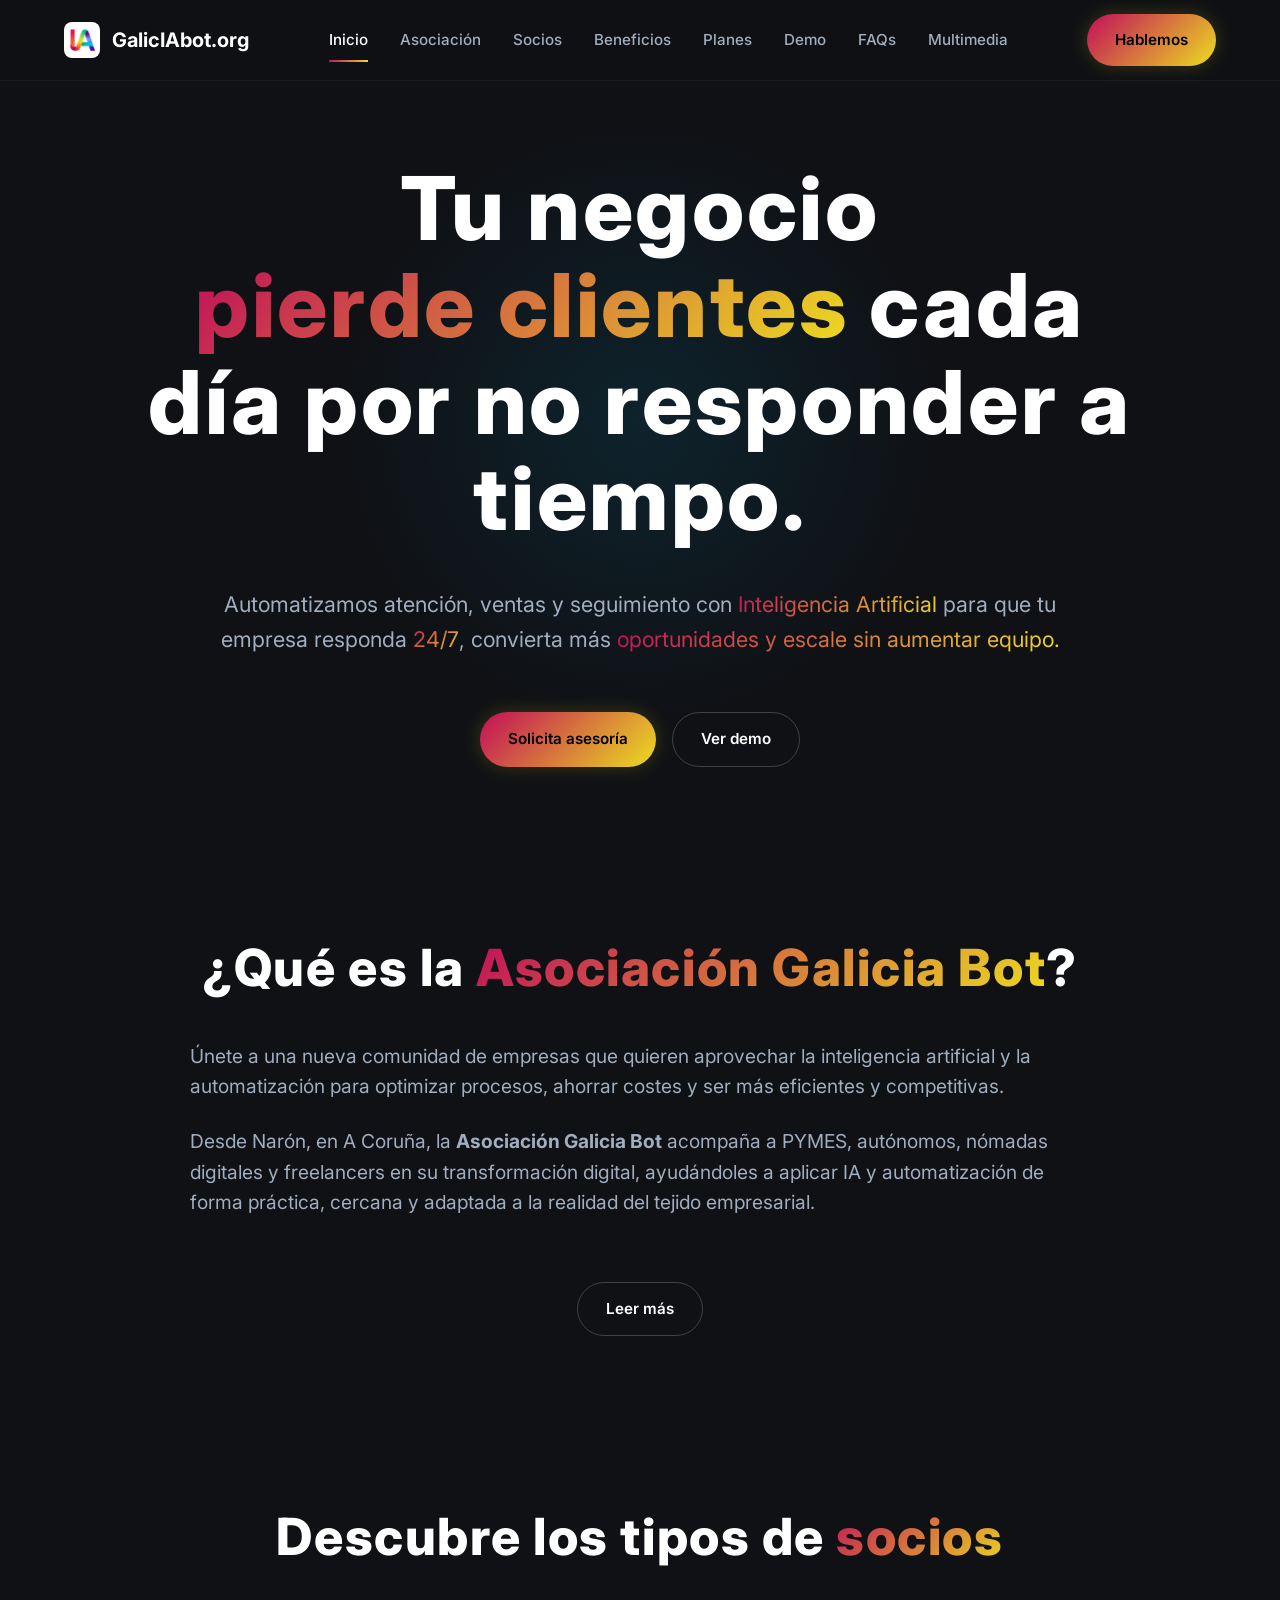
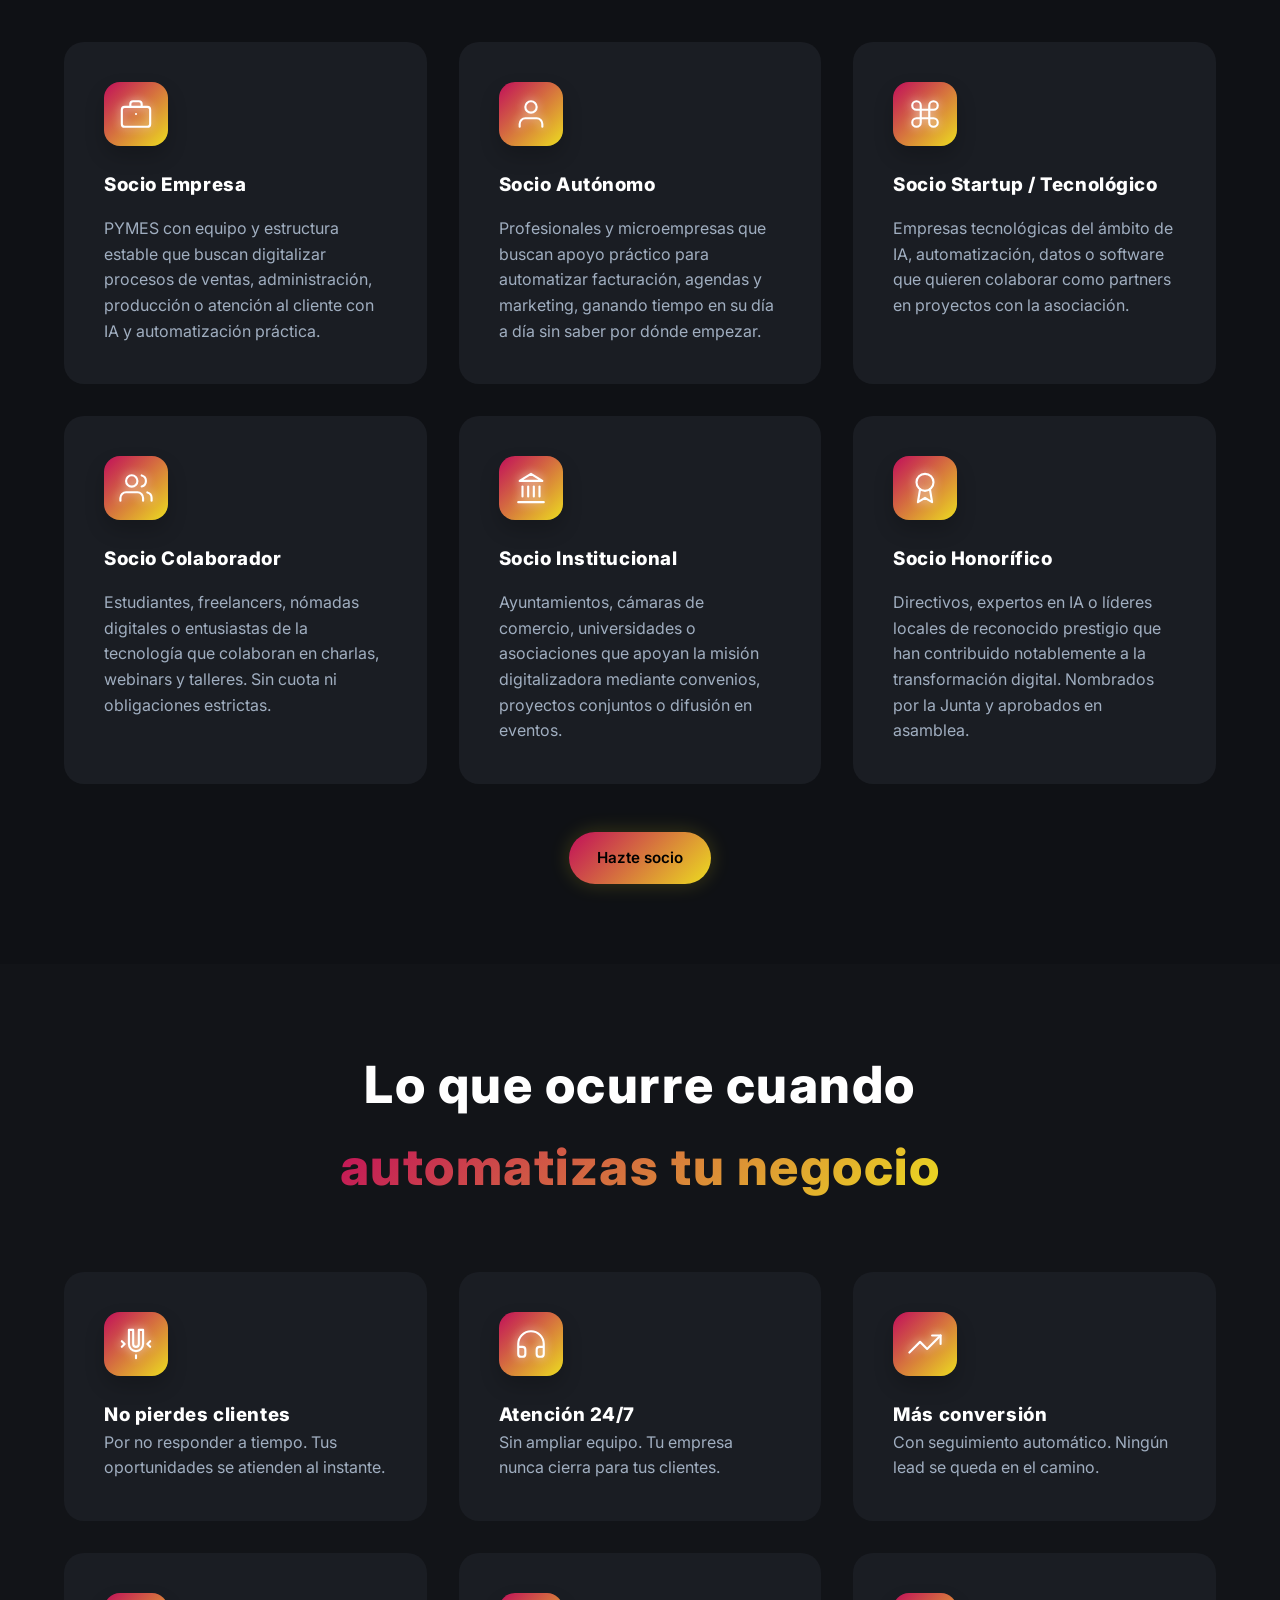
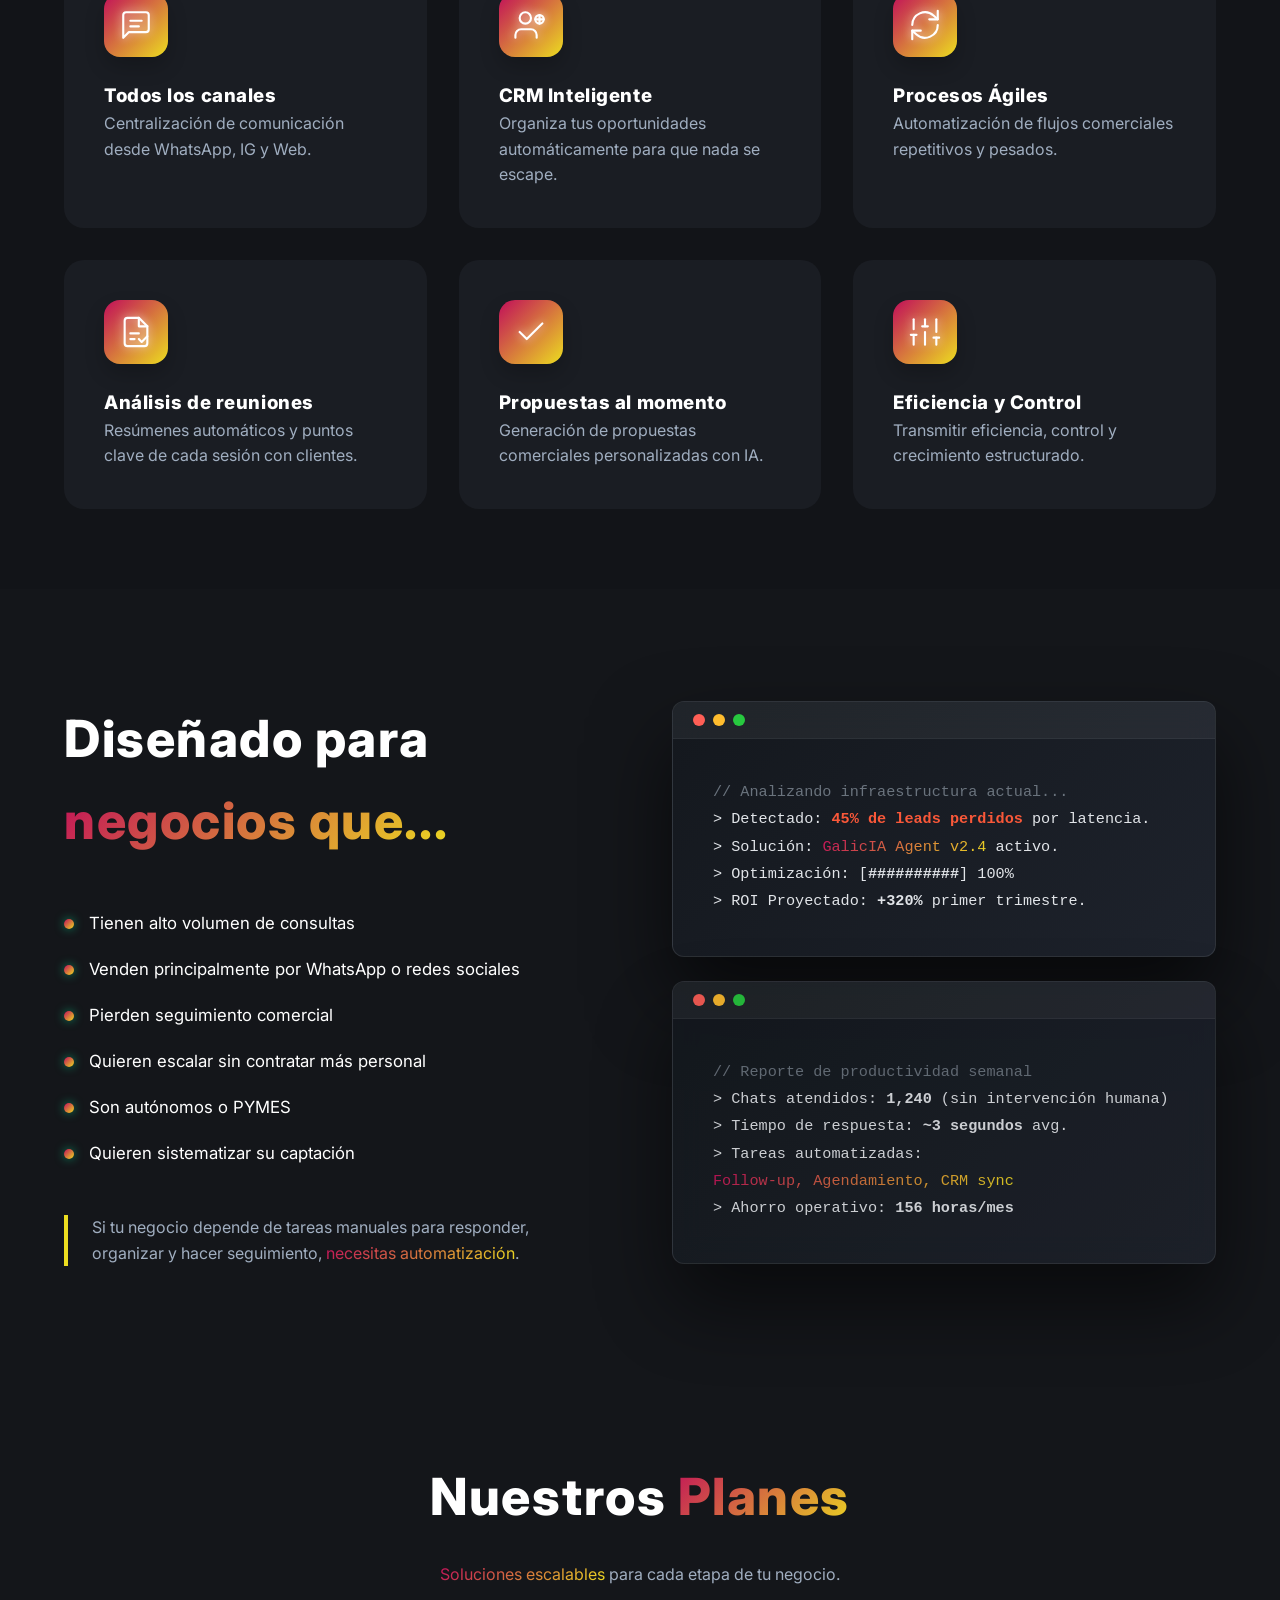
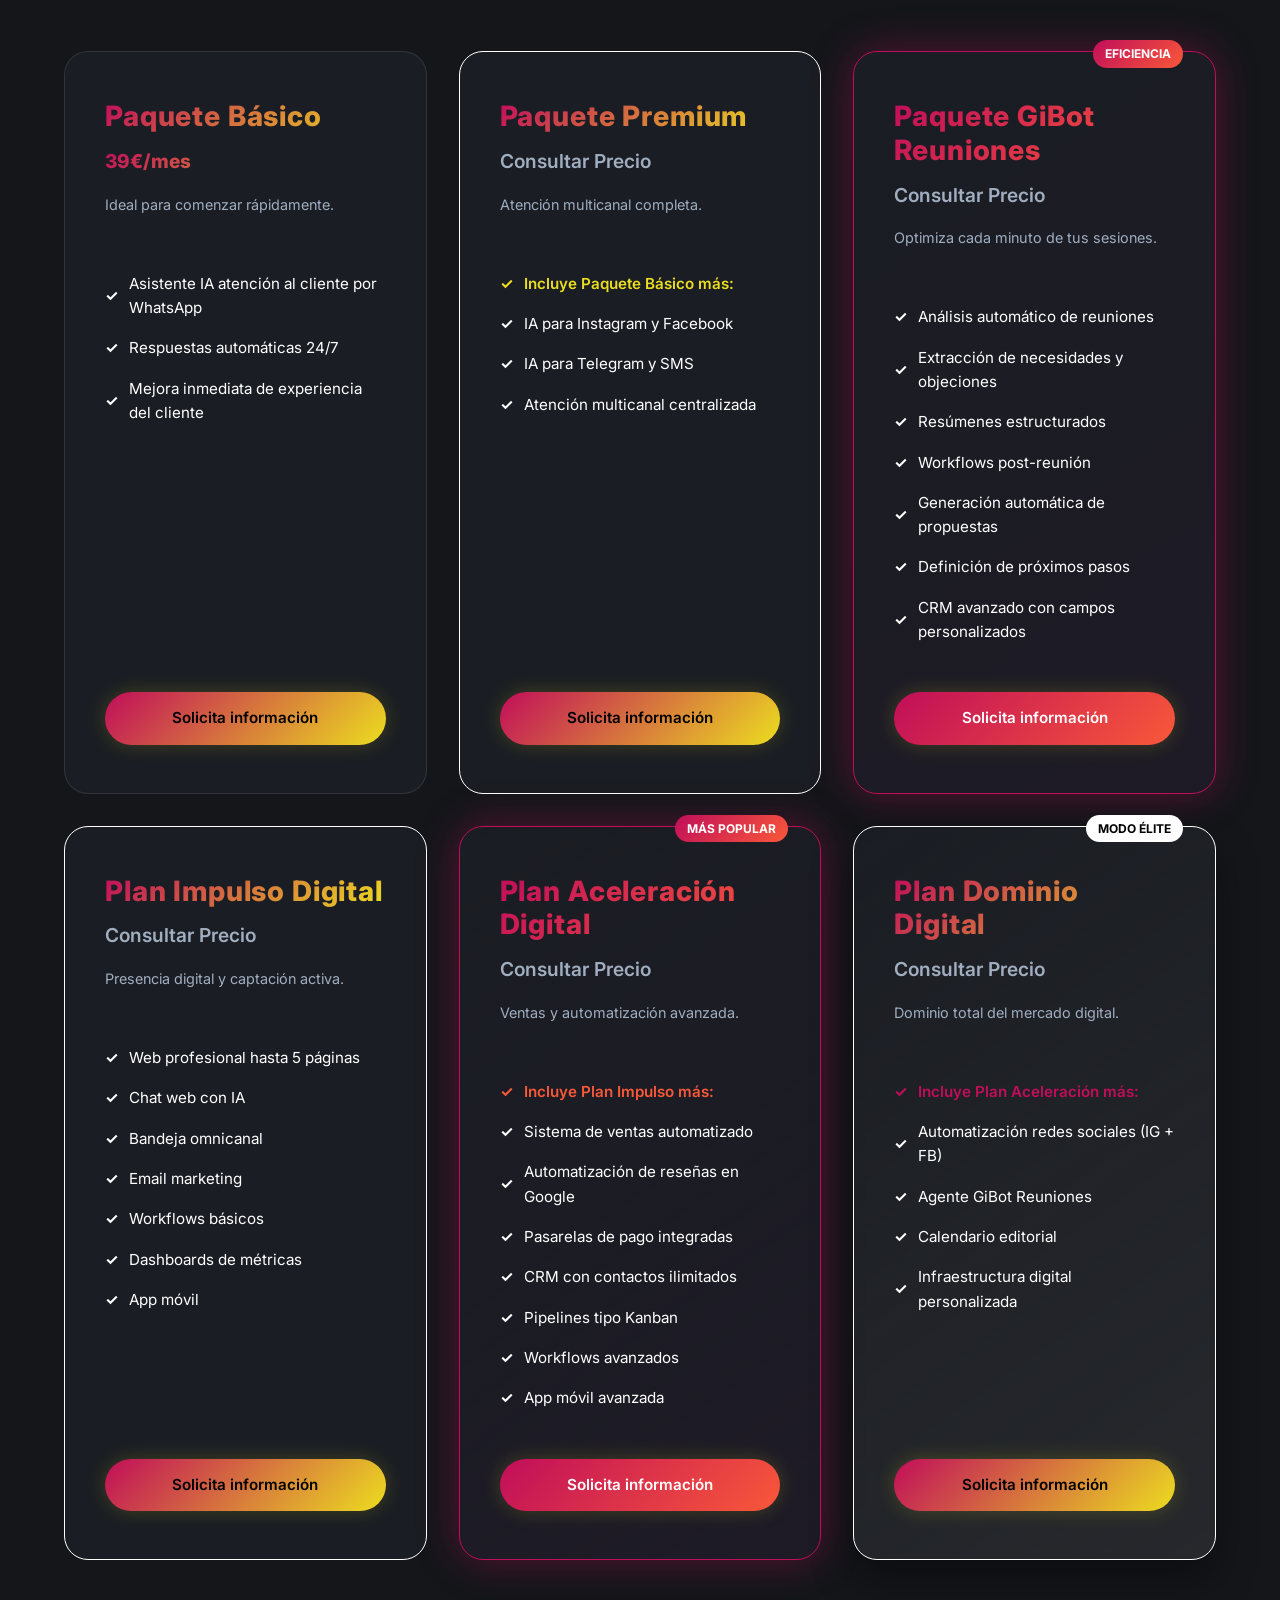
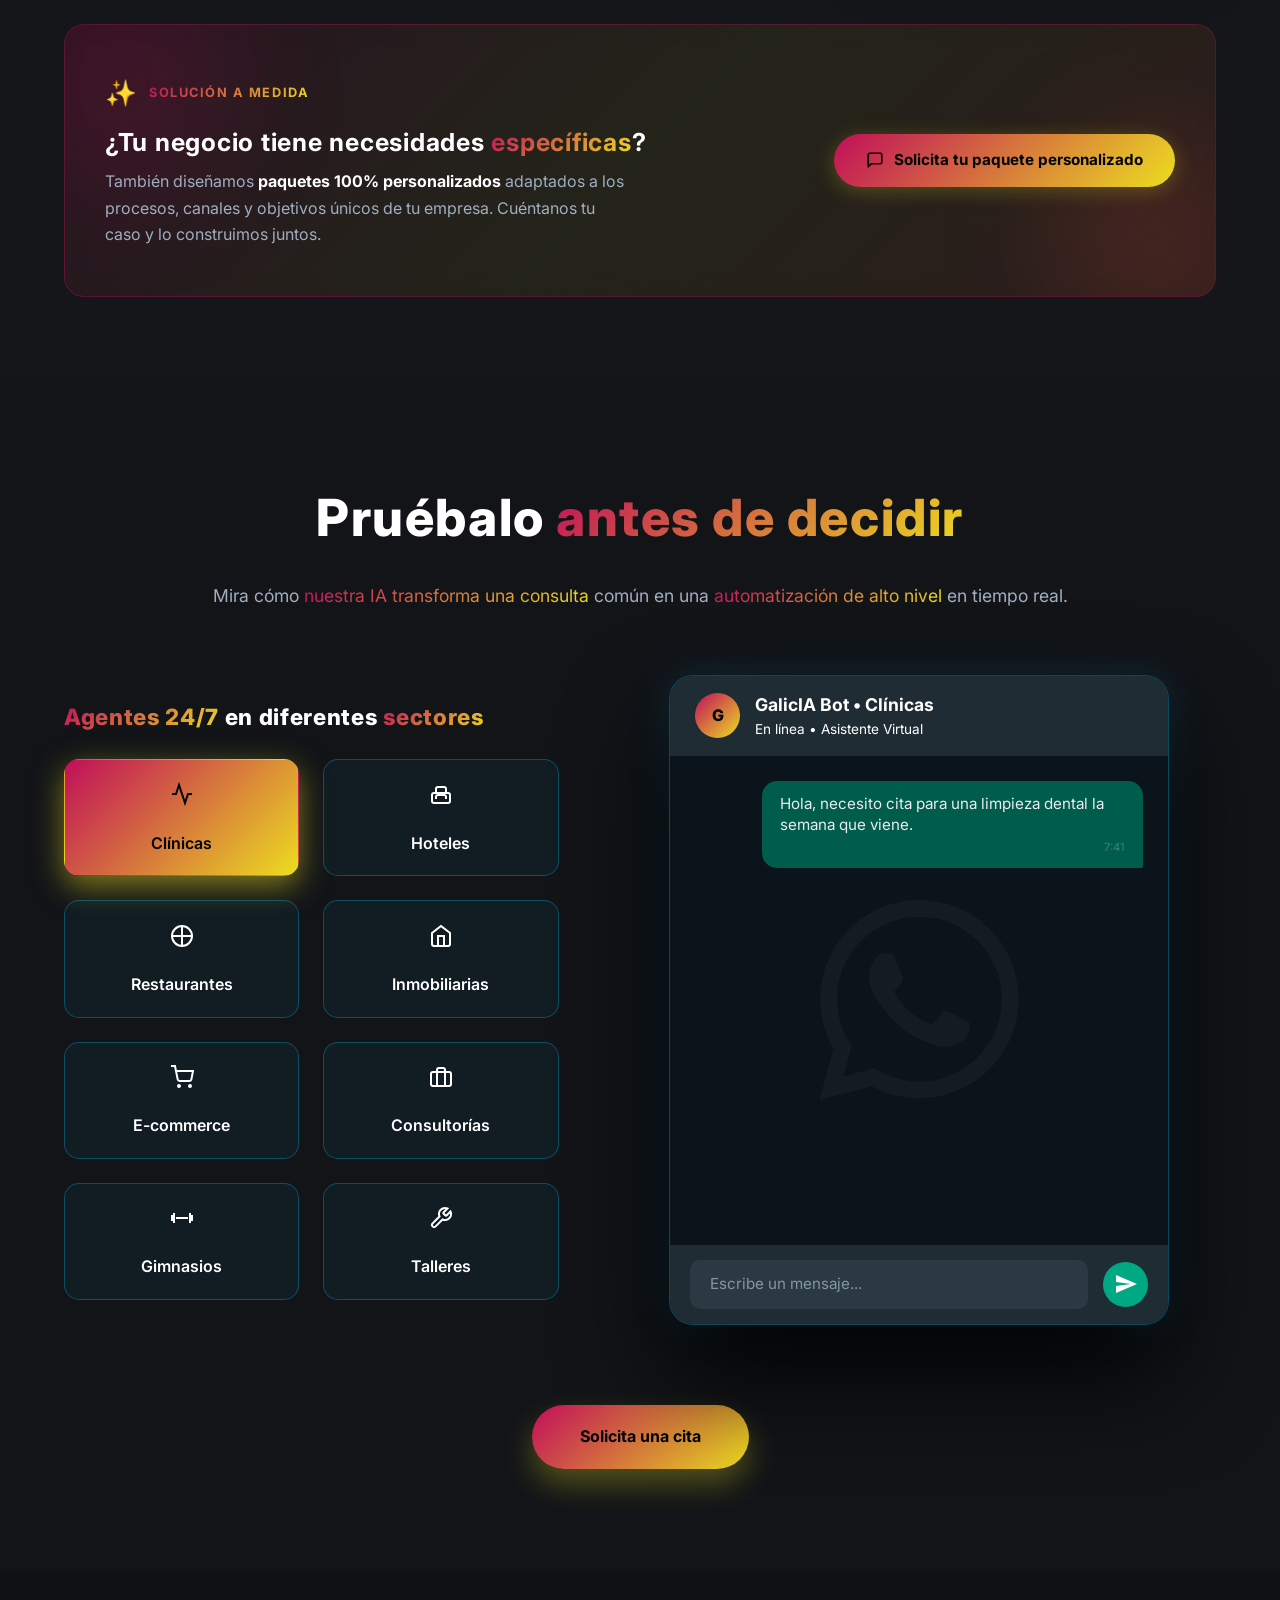
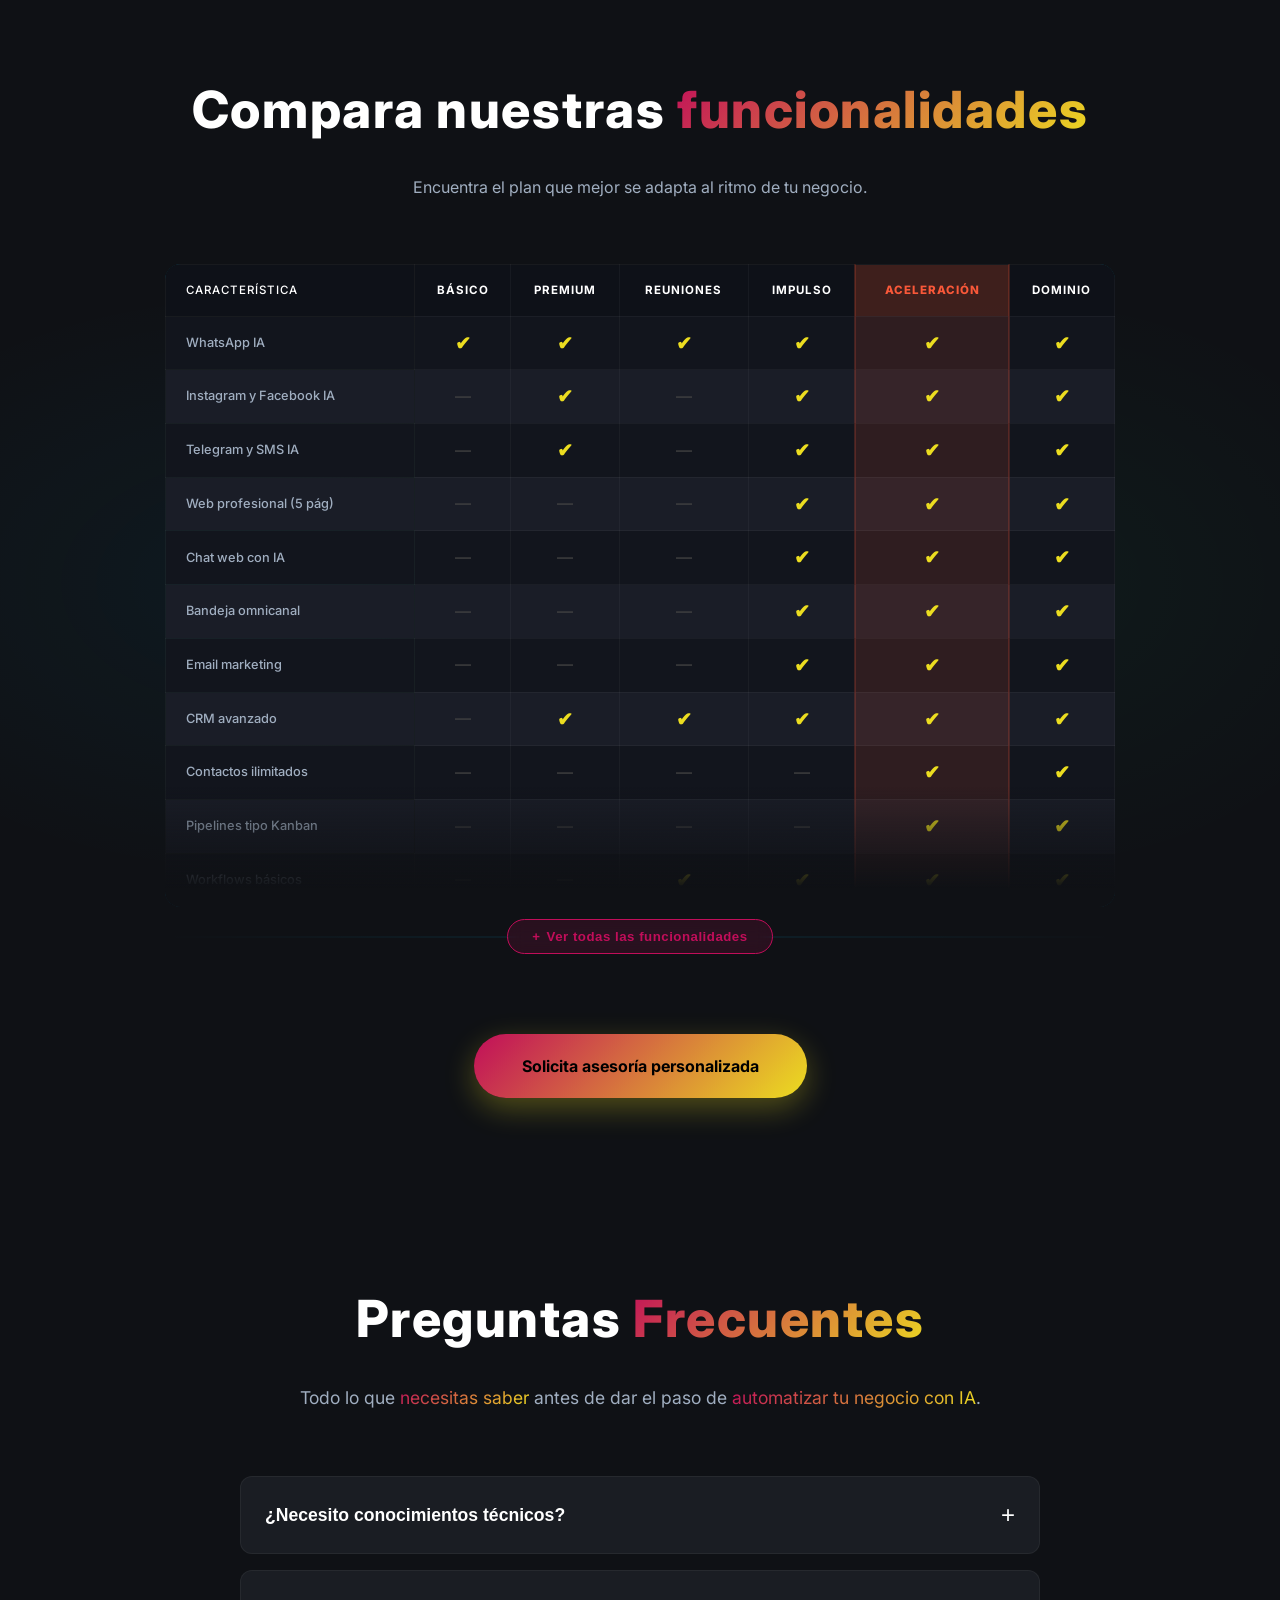
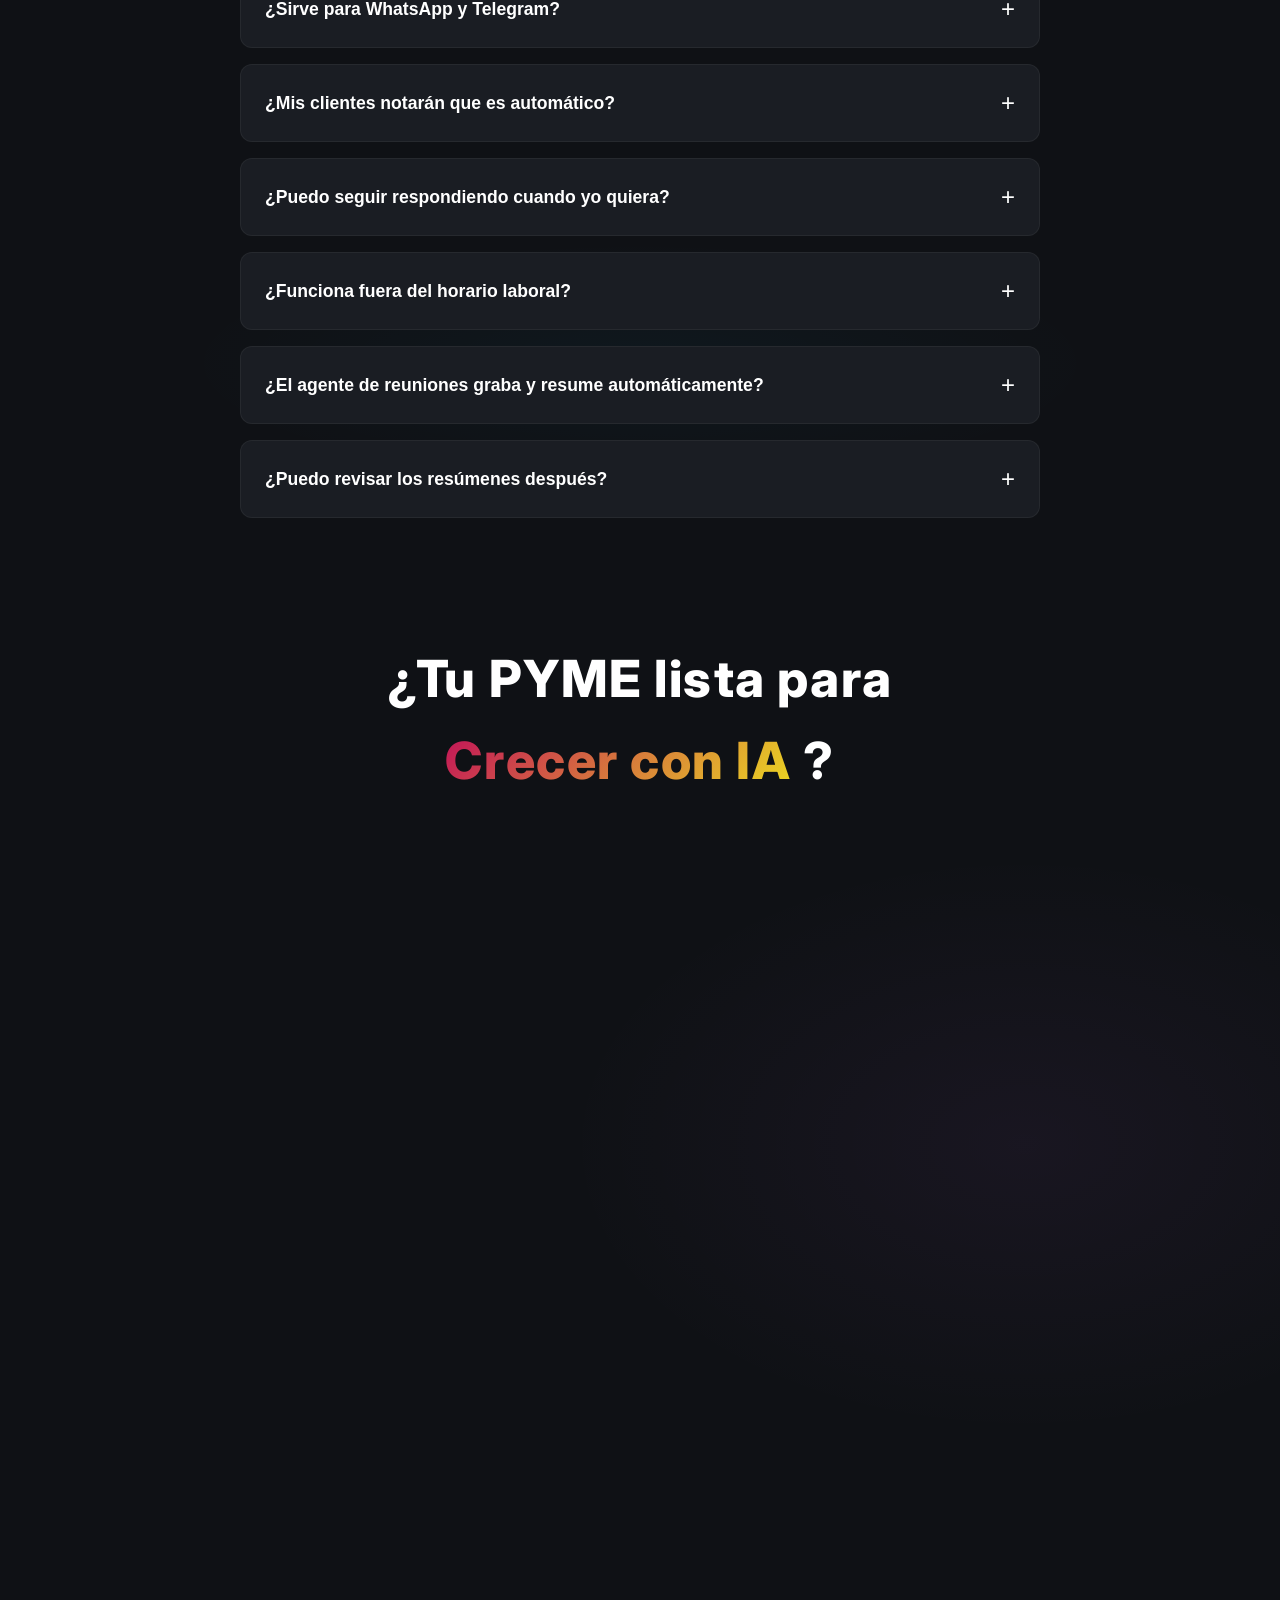
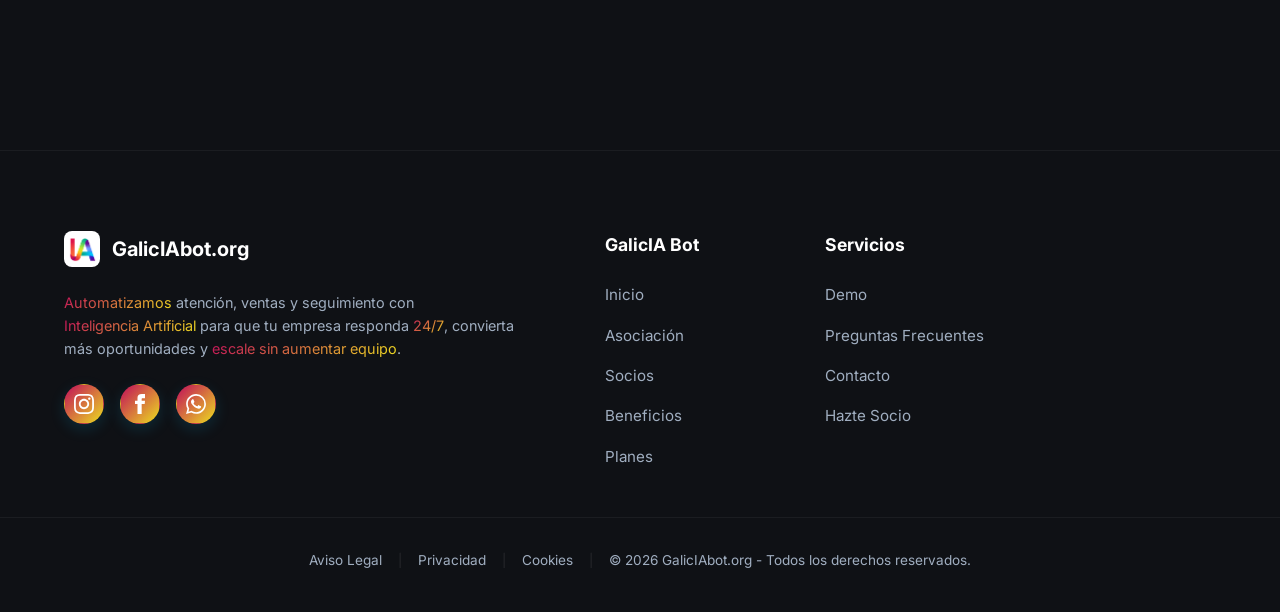
==== index.html @ 76901d5b "COMMIT VERIFICACION META" ====
<!DOCTYPE html>
<html lang="es">

<head>

    <meta name="viewport" content="width=device-width, initial-scale=1.0">

    <meta charset="utf-8" />
    <meta name="facebook-domain-verification" content="a0ppevcuypzm90xwlfvd3e6fep1al2" />
    <title>Asociación Galicia Bot</title>

    <meta name="description"
        content="Potencia tu negocio con agentes de inteligencia artificial personalizados. Automatiza tu atención al cliente y optimiza tus procesos.">
    <link rel="stylesheet" href="layout.css">
    <link rel="stylesheet" href="theme.css">
    <link rel="icon" type="image/png" href="Logos RECORTADOS/Logo GalicIABot recortado-01.png">
</head>

<body>

    <!-- Navbar -->
    <nav>
        <div class="container">
            <a href="#" class="logo">
                <img src="Logos RECORTADOS/Logo GalicIABot recortado-08.png" alt="GalicIAbot" class="logo-icon">
                <span>GalicIAbot.org</span>
            </a>
            <div class="nav-links">
                <a href="#inicio" class="active"
                    onclick="document.querySelectorAll('.nav-links a').forEach(el=>el.classList.remove('active')); this.classList.add('active');">Inicio</a>
                <a href="#asociacion"
                    onclick="document.querySelectorAll('.nav-links a').forEach(el=>el.classList.remove('active')); this.classList.add('active');">Asociación</a>
                <a href="#socios"
                    onclick="document.querySelectorAll('.nav-links a').forEach(el=>el.classList.remove('active')); this.classList.add('active');">Socios</a>
                <a href="#beneficios"
                    onclick="document.querySelectorAll('.nav-links a').forEach(el=>el.classList.remove('active')); this.classList.add('active');">Beneficios</a>
                <a href="#planes"
                    onclick="document.querySelectorAll('.nav-links a').forEach(el=>el.classList.remove('active')); this.classList.add('active');">Planes</a>
                <a href="#demo"
                    onclick="document.querySelectorAll('.nav-links a').forEach(el=>el.classList.remove('active')); this.classList.add('active');">Demo</a>
                <a href="#faq"
                    onclick="document.querySelectorAll('.nav-links a').forEach(el=>el.classList.remove('active')); this.classList.add('active');">FAQs</a>
                <a href="multimedia.html">Multimedia</a>
            </div>
            <a href="#contacto-leads" class="btn btn-primary">Hablemos</a>
        </div>
    </nav>

    <!-- Hero Section -->
    <section class="hero" id="inicio">
        <div class="hero-glow"></div>
        <div class="hero-content">
            <h1>Tu negocio <span class="gradient-text">pierde clientes</span> cada día por no responder a tiempo.</h1>
            <p>Automatizamos atención, ventas y seguimiento con <span class="gradient-text">Inteligencia
                    Artificial</span> para que tu empresa responda <span class="gradient-text">24/7</span>, convierta
                más <span class="gradient-text">oportunidades y escale sin aumentar equipo.</span></p>
            <div style="display: flex; gap: 1rem; justify-content: center; flex-wrap: wrap;">
                <a href="#contacto-leads" class="btn btn-primary">Solicita asesoría</a>
                <a href="#demo" class="btn btn-outline">Ver demo</a>
            </div>
        </div>
    </section>

    <!-- Asociacion Section -->
    <section id="asociacion">
        <div class="container">
            <div style="text-align: center; max-width: 1100px; margin: 0 auto;">
                <h2 class="section-title">¿Qué es la <span class="gradient-text">Asociación Galicia Bot</span>?</h2>
                <div class="asociacion-text-block">
                    <p style="color: var(--text-muted); font-size: 1.2rem; line-height: 1.6; margin-bottom: 1.5rem;">
                        Únete a una nueva comunidad de empresas que quieren aprovechar la inteligencia artificial y la
                        automatización para optimizar procesos, ahorrar costes y ser más eficientes y competitivas.
                    </p>
                    <p style="color: var(--text-muted); font-size: 1.2rem; line-height: 1.6;">
                        Desde Narón, en A Coruña, la <strong>Asociación Galicia Bot</strong> acompaña a PYMES,
                        autónomos, nómadas digitales y freelancers en su transformación digital, ayudándoles a aplicar
                        IA y automatización de forma práctica, cercana y adaptada a la realidad del tejido empresarial.
                    </p>
                </div>

                <div class="asociacion-expandable">
                    <!-- 1. Quiénes somos -->
                    <div class="asociacion-sub-section">
                        <h3>Quiénes somos</h3>
                        <p style="color: var(--text-muted); font-size: 1.1rem; line-height: 1.6; font-style: italic;">
                            "Nacemos de la necesidad de empresarios reales, como nosotros —<strong>Eloy Taboada, Miguel
                                Galeiras, Leo Galeiras, Alejandra Villegas e Italo Taquila</strong>—, que pilotamos
                            PYMES gallegas y sabemos lo que cuesta innovar sin o con pocos recursos. No nos quedamos
                            atrás en este cambio; te ayudamos a integrar IA y automatización en tus procesos con
                            sencillez, proximidad y foco en lo que realmente importa para tu negocio y tu vida."
                        </p>
                    </div>

                    <!-- 2. Beneficios -->
                    <div class="asociacion-sub-section">
                        <h3>Beneficios de ser socio</h3>
                        <p style="color: var(--text-main); font-weight: 600; margin-bottom: 2rem;">
                            ¿Qué ganas al ser socio de la Asociación Galicia Bot?
                        </p>
                        <ul class="asociacion-list">
                            <li>
                                <strong>💡 Innovación y ayudas</strong>
                                Acceso preferente a información sobre convocatorias, subvenciones y programas de apoyo a
                                la digitalización e IA en Galicia o España.
                            </li>
                            <li>
                                <strong>🤝 Red de contactos</strong>
                                Formar parte de una red de empresas, profesionales y socios tecnológicos que comparten
                                retos, casos de éxito y oportunidades.
                            </li>
                            <li>
                                <strong>📚 Formación práctica</strong>
                                Talleres, sesiones y recursos sobre IA aplicada a PYMES (automatización, chatbots,
                                asistentes virtuales, analítica, etc.).
                            </li>
                            <li>
                                <strong>🌟 Visibilidad</strong>
                                Aparición como “Socio Galicia Bot” en la web y comunicaciones, reforzando tu imagen
                                innovadora y credibilidad.
                            </li>
                            <li>
                                <strong>🚀 Acompañamiento</strong>
                                Orientación inicial sobre cómo empezar con la IA, qué automatizar primero y cómo cumplir
                                con la normativa.
                            </li>
                            <li>
                                <strong>💰 Ventajas económicas</strong>
                                Descuentos y condiciones preferentes en servicios, proyectos piloto o soluciones de
                                automatización de socios colaboradores.
                            </li>
                        </ul>
                    </div>
                </div>

                <a href="#" class="btn btn-outline btn-read-more">Leer más</a>
            </div>
        </div>
    </section>

    <!-- Socios Section -->
    <section id="socios">
        <div class="container">
            <div style="text-align: center; max-width: 1100px; margin: 0 auto;">
                <h2 class="section-title">Descubre los tipos de <span class="gradient-text">socios</span></h2>


            </div>

            <div class="features-grid">
                <!-- Socio Empresa -->
                <div class="feature-card">
                    <div class="feature-icon">
                        <svg viewBox="0 0 24 24" fill="none" stroke="currentColor" stroke-width="2"
                            stroke-linecap="round" stroke-linejoin="round">
                            <rect x="2" y="7" width="20" height="14" rx="2" />
                            <path d="M16 7V5a2 2 0 0 0-2-2h-4a2 2 0 0 0-2 2v2" />
                            <line x1="12" y1="12" x2="12" y2="12.01" />
                        </svg>
                    </div>
                    <h3>Socio Empresa</h3>
                    <p style="margin-top: 1rem;">PYMES con equipo y estructura estable que buscan digitalizar
                        procesos de ventas, administración, producción o atención al cliente con IA y
                        automatización práctica.</p>
                </div>
                <!-- Socio Autónomo -->
                <div class="feature-card">
                    <div class="feature-icon">
                        <svg viewBox="0 0 24 24" fill="none" stroke="currentColor" stroke-width="2"
                            stroke-linecap="round" stroke-linejoin="round">
                            <path d="M20 21v-2a4 4 0 0 0-4-4H8a4 4 0 0 0-4 4v2" />
                            <circle cx="12" cy="7" r="4" />
                        </svg>
                    </div>
                    <h3>Socio Autónomo</h3>
                    <p style="margin-top: 1rem;">Profesionales y microempresas que buscan apoyo práctico
                        para automatizar facturación, agendas y marketing, ganando tiempo en su día a
                        día sin saber por dónde empezar.</p>
                </div>
                <!-- Socio Startup / Tecnológico -->
                <div class="feature-card">
                    <div class="feature-icon">
                        <svg viewBox="0 0 24 24" fill="none" stroke="currentColor" stroke-width="2"
                            stroke-linecap="round" stroke-linejoin="round">
                            <path
                                d="M18 3a3 3 0 0 0-3 3v12a3 3 0 0 0 3 3 3 3 0 0 0 3-3 3 3 0 0 0-3-3H6a3 3 0 0 0-3 3 3 3 0 0 0 3 3 3 3 0 0 0 3-3V6a3 3 0 0 0-3-3 3 3 0 0 0-3 3 3 3 0 0 0 3 3h12a3 3 0 0 0 3-3 3 3 0 0 0-3-3z" />
                        </svg>
                    </div>
                    <h3>Socio Startup / Tecnológico</h3>
                    <p style="margin-top: 1rem;">Empresas tecnológicas del ámbito de IA, automatización,
                        datos o software que quieren colaborar como partners en proyectos con la
                        asociación.</p>
                </div>
                <!-- Socio Colaborador -->
                <div class="feature-card">
                    <div class="feature-icon">
                        <svg viewBox="0 0 24 24" fill="none" stroke="currentColor" stroke-width="2"
                            stroke-linecap="round" stroke-linejoin="round">
                            <path d="M17 21v-2a4 4 0 0 0-4-4H5a4 4 0 0 0-4 4v2" />
                            <circle cx="9" cy="7" r="4" />
                            <path d="M23 21v-2a4 4 0 0 0-3-3.87" />
                            <path d="M16 3.13a4 4 0 0 1 0 7.75" />
                        </svg>
                    </div>
                    <h3>Socio Colaborador</h3>
                    <p style="margin-top: 1rem;">Estudiantes, freelancers, nómadas digitales o
                        entusiastas de la tecnología que colaboran en charlas, webinars y talleres.
                        Sin cuota ni obligaciones estrictas.</p>
                </div>
                <!-- Socio Institucional -->
                <div class="feature-card">
                    <div class="feature-icon">
                        <svg viewBox="0 0 24 24" fill="none" stroke="currentColor" stroke-width="2"
                            stroke-linecap="round" stroke-linejoin="round">
                            <line x1="3" y1="22" x2="21" y2="22" />
                            <line x1="6" y1="18" x2="6" y2="11" />
                            <line x1="10" y1="18" x2="10" y2="11" />
                            <line x1="14" y1="18" x2="14" y2="11" />
                            <line x1="18" y1="18" x2="18" y2="11" />
                            <polygon points="12 2 20 7 4 7" />
                        </svg>
                    </div>
                    <h3>Socio Institucional</h3>
                    <p style="margin-top: 1rem;">Ayuntamientos, cámaras de comercio, universidades o
                        asociaciones que apoyan la misión digitalizadora mediante convenios, proyectos
                        conjuntos o difusión en eventos.</p>
                </div>
                <!-- Socio Honorífico -->
                <div class="feature-card">
                    <div class="feature-icon">
                        <svg viewBox="0 0 24 24" fill="none" stroke="currentColor" stroke-width="2"
                            stroke-linecap="round" stroke-linejoin="round">
                            <circle cx="12" cy="8" r="6" />
                            <path d="M15.477 12.89L17 22l-5-3-5 3 1.523-9.11" />
                        </svg>
                    </div>
                    <h3>Socio Honorífico</h3>
                    <p style="margin-top: 1rem;">Directivos, expertos en IA o líderes locales de
                        reconocido prestigio que han contribuido notablemente a la transformación
                        digital. Nombrados por la Junta y aprobados en asamblea.</p>
                </div>
            </div>

            <div style="text-align: center; margin-top: 3rem;">
                <a href="registro-socios.html" class="btn btn-primary">Hazte socio</a>
            </div>
        </div>

    </section>

    <!-- Benefits Section -->
    <section id="beneficios" style="background: rgba(255,255,255,0.01);">
        <div class="container">
            <div style="text-align: center; max-width: 900px; margin: 0 auto; margin-bottom: 4rem;">
                <h2 class="section-title">Lo que ocurre cuando <span class="gradient-text">automatizas tu negocio</span>
                </h2>
            </div>

            <div class="features-grid">
                <div class="feature-card">
                    <div class="feature-icon">
                        <svg viewBox="0 0 24 24" fill="none" stroke="currentColor" stroke-width="2"
                            stroke-linecap="round" stroke-linejoin="round">
                            <path d="M17 12c0 2.8-2.2 5-5 5s-5-2.2-5-5V2h3v10c0 1.1.9 2 2 2s2-.9 2-2V2h3v10z" />
                            <path d="M2 10l2 2-2 2M22 10l-2 2 2 2M12 20v2" />
                        </svg>
                    </div>
                    <h3>No pierdes clientes</h3>
                    <p>Por no responder a tiempo. Tus oportunidades se atienden al instante.</p>
                </div>
                <div class="feature-card">
                    <div class="feature-icon">
                        <svg viewBox="0 0 24 24" fill="none" stroke="currentColor" stroke-width="2"
                            stroke-linecap="round" stroke-linejoin="round">
                            <path
                                d="M3 14h3a2 2 0 0 1 2 2v3a2 2 0 0 1-2 2H5a2 2 0 0 1-2-2v-7a9 9 0 0 1 18 0v7a2 2 0 0 1-2 2h-1a2 2 0 0 1-2-2v-3a2 2 0 0 1 2-2h3" />
                        </svg>
                    </div>
                    <h3>Atención 24/7</h3>
                    <p>Sin ampliar equipo. Tu empresa nunca cierra para tus clientes.</p>
                </div>
                <div class="feature-card">
                    <div class="feature-icon">
                        <svg viewBox="0 0 24 24" fill="none" stroke="currentColor" stroke-width="2"
                            stroke-linecap="round" stroke-linejoin="round">
                            <polyline points="23 6 13.5 15.5 8.5 10.5 1 18" />
                            <polyline points="17 6 23 6 23 12" />
                        </svg>
                    </div>
                    <h3>Más conversión</h3>
                    <p>Con seguimiento automático. Ningún lead se queda en el camino.</p>
                </div>
                <div class="feature-card">
                    <div class="feature-icon">
                        <svg viewBox="0 0 24 24" fill="none" stroke="currentColor" stroke-width="2"
                            stroke-linecap="round" stroke-linejoin="round">
                            <path d="M21 15a2 2 0 0 1-2 2H7l-4 4V5a2 2 0 0 1 2-2h14a2 2 0 0 1 2 2z" />
                            <path d="M8 9h8M8 13h6" />
                        </svg>
                    </div>
                    <h3>Todos los canales</h3>
                    <p>Centralización de comunicación desde WhatsApp, IG y Web.</p>
                </div>
                <div class="feature-card">
                    <div class="feature-icon">
                        <svg viewBox="0 0 24 24" fill="none" stroke="currentColor" stroke-width="2"
                            stroke-linecap="round" stroke-linejoin="round">
                            <path d="M16 21v-2a4 4 0 0 0-4-4H5a4 4 0 0 0-4 4v2" />
                            <circle cx="8" cy="7" r="4" />
                            <circle cx="18" cy="8" r="3" />
                            <path d="M18 5v6M15 8h6" />
                        </svg>
                    </div>
                    <h3>CRM Inteligente</h3>
                    <p>Organiza tus oportunidades automáticamente para que nada se escape.</p>
                </div>
                <div class="feature-card">
                    <div class="feature-icon">
                        <svg viewBox="0 0 24 24" fill="none" stroke="currentColor" stroke-width="2"
                            stroke-linecap="round" stroke-linejoin="round">
                            <path d="M21 2v6h-6" />
                            <path d="M3 12a9 9 0 0 1 15-6.7L21 8" />
                            <path d="M3 22v-6h6" />
                            <path d="M21 12a9 9 0 0 1-15 6.7L3 16" />
                        </svg>
                    </div>
                    <h3>Procesos Ágiles</h3>
                    <p>Automatización de flujos comerciales repetitivos y pesados.</p>
                </div>
                <div class="feature-card">
                    <div class="feature-icon">
                        <svg viewBox="0 0 24 24" fill="none" stroke="currentColor" stroke-width="2"
                            stroke-linecap="round" stroke-linejoin="round">
                            <path d="M14 2H6a2 2 0 0 0-2 2v16a2 2 0 0 0 2 2h12a2 2 0 0 0 2-2V8z" />
                            <polyline points="14 2 14 8 20 8" />
                            <path d="M8 13h6M8 17h3" />
                            <polyline points="14 17 16 19 20 15" />
                        </svg>
                    </div>
                    <h3>Análisis de reuniones</h3>
                    <p>Resúmenes automáticos y puntos clave de cada sesión con clientes.</p>
                </div>
                <div class="feature-card">
                    <div class="feature-icon">
                        <svg viewBox="0 0 24 24" fill="none" stroke="currentColor" stroke-width="2"
                            stroke-linecap="round" stroke-linejoin="round">
                            <polyline points="20 6 9 17 4 12" />
                        </svg>
                    </div>
                    <h3>Propuestas al momento</h3>
                    <p>Generación de propuestas comerciales personalizadas con IA.</p>
                </div>
                <div class="feature-card">
                    <div class="feature-icon">
                        <svg viewBox="0 0 24 24" fill="none" stroke="currentColor" stroke-width="2"
                            stroke-linecap="round" stroke-linejoin="round">
                            <line x1="4" y1="21" x2="4" y2="14" />
                            <line x1="4" y1="10" x2="4" y2="3" />
                            <line x1="12" y1="21" x2="12" y2="12" />
                            <line x1="12" y1="8" x2="12" y2="3" />
                            <line x1="20" y1="21" x2="20" y2="16" />
                            <line x1="20" y1="12" x2="20" y2="3" />
                            <line x1="2" y1="14" x2="6" y2="14" />
                            <line x1="10" y1="8" x2="14" y2="8" />
                            <line x1="18" y1="16" x2="22" y2="16" />
                        </svg>
                    </div>
                    <h3>Eficiencia y Control</h3>
                    <p>Transmitir eficiencia, control y crecimiento estructurado.</p>
                </div>
            </div>
        </div>
    </section>

    <!-- Target Audience Section -->
    <section id="para-quien" style="background: rgba(255,255,255,0.02);">
        <div class="container">
            <div class="target-grid">
                <div class="target-text">
                    <h2 class="section-title" style="text-align: left; margin-bottom: 3rem;">Diseñado para <span
                            class="gradient-text">negocios que...</span></h2>
                    <ul class="target-list">
                        <li><span>Tienen alto volumen de consultas</span></li>
                        <li><span>Venden principalmente por WhatsApp o redes sociales</span></li>
                        <li><span>Pierden seguimiento comercial</span></li>
                        <li><span>Quieren escalar sin contratar más personal</span></li>
                        <li><span>Son autónomos o PYMES</span></li>
                        <li><span>Quieren sistematizar su captación</span></li>
                    </ul>
                    <p class="target-footer">Si tu negocio depende de tareas manuales para responder, organizar y hacer
                        seguimiento, <span class="gradient-text">necesitas automatización</span>.</p>
                </div>
                <div class="target-visual">
                    <div class="console-window">
                        <div class="console-header">
                            <span class="dot red"></span>
                            <span class="dot yellow"></span>
                            <span class="dot green"></span>
                        </div>
                        <div class="console-body">
                            <p class="console-comment">// Analizando infraestructura actual...</p>
                            <p class="console-line">> Detectado: <span class="color-alert">45% de leads perdidos</span>
                                por latencia.</p>
                            <p class="console-line">> Solución: <span class="gradient-text">GalicIA Agent v2.4</span>
                                activo.</p>
                            <p class="console-line">> Optimización: [<span class="color-mint">##########</span>] 100%
                            </p>
                            <p class="console-line">> ROI Proyectado: <span class="color-mint">+320%</span> primer
                                trimestre.</p>
                        </div>
                    </div>
                    <div class="console-window second">
                        <div class="console-header">
                            <span class="dot red"></span>
                            <span class="dot yellow"></span>
                            <span class="dot green"></span>
                        </div>
                        <div class="console-body">
                            <p class="console-comment">// Reporte de productividad semanal</p>
                            <p class="console-line">> Chats atendidos: <span class="color-mint">1,240</span> (sin
                                intervención humana)</p>
                            <p class="console-line">> Tiempo de respuesta: <span class="color-mint">~3 segundos</span>
                                avg.</p>
                            <p class="console-line">> Tareas automatizadas: <span class="gradient-text">Follow-up,
                                    Agendamiento, CRM sync</span></p>
                            <p class="console-line">> Ahorro operativo: <span class="color-mint">156 horas/mes</span>
                            </p>
                        </div>
                    </div>
                </div>
            </div>
        </div>
    </section>

    <!-- Pricing Section -->
    <section id="planes" style="background: rgba(255,255,255,0.02);">
        <div class="container">
            <div style="text-align: center; max-width: 700px; margin: 0 auto;">
                <h2 class="section-title">Nuestros <span class="gradient-text">Planes</span></h2>
                <p style="color: var(--text-muted);"><span class="gradient-text">Soluciones escalables</span> para cada
                    etapa de tu negocio.</p>
            </div>

            <div class="pricing-grid">
                <!-- 1. Paquete Básico -->
                <div class="pricing-card intensity-1">
                    <h3>Paquete Básico</h3>
                    <div class="price">39€/mes</div>
                    <p class="price-sub">Ideal para comenzar rápidamente.</p>
                    <ul class="pricing-features">
                        <li>Asistente IA atención al cliente por WhatsApp</li>
                        <li>Respuestas automáticas 24/7</li>
                        <li>Mejora inmediata de experiencia del cliente</li>
                    </ul>
                    <a href="#contacto-leads" class="btn btn-primary">Solicita información</a>
                </div>

                <!-- 2. Paquete Premium -->
                <div class="pricing-card intensity-2">
                    <h3>Paquete Premium</h3>
                    <div class="price">Consultar Precio</div>
                    <p class="price-sub">Atención multicanal completa.</p>
                    <ul class="pricing-features">
                        <li style="color: #ecdd20; font-weight: 600;">Incluye Paquete Básico más:</li>
                        <li>IA para Instagram y Facebook</li>
                        <li>IA para Telegram y SMS</li>
                        <li>Atención multicanal centralizada</li>
                    </ul>
                    <a href="#contacto-leads" class="btn btn-primary">Solicita información</a>
                </div>

                <!-- 3. Paquete GiBot Reuniones -->
                <div class="pricing-card intensity-3 popular">
                    <div class="popular-badge" style="background: var(--gradient-purple); color: white;">EFICIENCIA
                    </div>
                    <h3>Paquete GiBot Reuniones</h3>
                    <div class="price">Consultar Precio</div>
                    <p class="price-sub">Optimiza cada minuto de tus sesiones.</p>
                    <ul class="pricing-features">
                        <li>Análisis automático de reuniones</li>
                        <li>Extracción de necesidades y objeciones</li>
                        <li>Resúmenes estructurados</li>
                        <li>Workflows post-reunión</li>
                        <li>Generación automática de propuestas</li>
                        <li>Definición de próximos pasos</li>
                        <li>CRM avanzado con campos personalizados</li>
                    </ul>
                    <a href="#contacto-leads" class="btn btn-primary"
                        style="background: var(--gradient-purple); color: white;">Solicita información</a>
                </div>

                <!-- 4. Plan Impulso Digital -->
                <div class="pricing-card intensity-4">
                    <h3>Plan Impulso Digital</h3>
                    <div class="price">Consultar Precio</div>
                    <p class="price-sub">Presencia digital y captación activa.</p>
                    <ul class="pricing-features">
                        <li>Web profesional hasta 5 páginas</li>
                        <li>Chat web con IA</li>
                        <li>Bandeja omnicanal</li>
                        <li>Email marketing</li>
                        <li>Workflows básicos</li>
                        <li>Dashboards de métricas</li>
                        <li>App móvil</li>
                    </ul>
                    <a href="#contacto-leads" class="btn btn-primary">Solicita información</a>
                </div>

                <!-- 5. Plan Aceleración Digital -->
                <div class="pricing-card intensity-3 popular">
                    <div class="popular-badge" style="background: var(--gradient-purple); color: white;">MÁS POPULAR
                    </div>
                    <h3>Plan Aceleración Digital</h3>
                    <div class="price">Consultar Precio</div>
                    <p class="price-sub">Ventas y automatización avanzada.</p>
                    <ul class="pricing-features">
                        <li style="color: var(--accent-orange); font-weight: 600;">Incluye Plan Impulso más:</li>
                        <li>Sistema de ventas automatizado</li>
                        <li>Automatización de reseñas en Google</li>
                        <li>Pasarelas de pago integradas</li>
                        <li>CRM con contactos ilimitados</li>
                        <li>Pipelines tipo Kanban</li>
                        <li>Workflows avanzados</li>
                        <li>App móvil avanzada</li>
                    </ul>
                    <a href="#contacto-leads" class="btn btn-primary"
                        style="background: var(--gradient-purple); color: white;">Solicita información</a>
                </div>

                <!-- 6. Plan Dominio Digital -->
                <div class="pricing-card intensity-6">
                    <div class="popular-badge" style="background: var(--text-main); color: #000;">MODO ÉLITE</div>
                    <h3>Plan Dominio Digital</h3>
                    <div class="price">Consultar Precio</div>
                    <p class="price-sub">Dominio total del mercado digital.</p>
                    <ul class="pricing-features">
                        <li style="color: #c10e5a; font-weight: 600;">Incluye Plan Aceleración más:</li>
                        <li>Automatización redes sociales (IG + FB)</li>
                        <li>Agente GiBot Reuniones</li>
                        <li>Calendario editorial</li>
                        <li>Infraestructura digital personalizada</li>
                    </ul>
                    <a href="#contacto-leads" class="btn btn-primary">Solicita información</a>
                </div>
            </div>

            <!-- Banner Paquetes Personalizados -->
            <div style="
                margin-top: 4rem;
                background: linear-gradient(135deg, rgba(193,14,90,0.12) 0%, rgba(236,221,32,0.07) 50%, rgba(249,88,57,0.1) 100%);
                border: 1px solid rgba(193,14,90,0.35);
                border-radius: 20px;
                padding: 3rem 2.5rem;
                display: flex;
                align-items: center;
                justify-content: space-between;
                gap: 2rem;
                backdrop-filter: blur(10px);
                flex-wrap: wrap;
                position: relative;
                overflow: hidden;
            ">
                <div
                    style="position:absolute;top:-40px;left:-40px;width:200px;height:200px;background:rgba(193,14,90,0.18);border-radius:50%;filter:blur(60px);pointer-events:none;">
                </div>
                <div
                    style="position:absolute;bottom:-40px;right:-40px;width:200px;height:200px;background:rgba(249,88,57,0.15);border-radius:50%;filter:blur(60px);pointer-events:none;">
                </div>

                <div style="flex:1;min-width:280px;position:relative;z-index:1;">
                    <div style="display:flex;align-items:center;gap:0.75rem;margin-bottom:0.75rem;">
                        <span style="font-size:1.6rem;">✨</span>
                        <span
                            style="background:var(--gradient-primary);-webkit-background-clip:text;-webkit-text-fill-color:transparent;background-clip:text;font-size:0.8rem;font-weight:700;letter-spacing:0.12em;text-transform:uppercase;">Solución
                            a medida</span>
                    </div>
                    <h3
                        style="font-size:1.55rem;font-weight:700;margin-bottom:0.65rem;color:var(--text-main);line-height:1.3;">
                        ¿Tu negocio tiene necesidades <span class="gradient-text">específicas</span>?
                    </h3>
                    <p style="color:var(--text-muted);font-size:1rem;line-height:1.65;max-width:520px;">
                        También diseñamos <strong style="color:var(--text-main);">paquetes 100% personalizados</strong>
                        adaptados a los procesos, canales y objetivos únicos de tu empresa. Cuéntanos tu caso y lo
                        construimos juntos.
                    </p>
                </div>

                <div style="position:relative;z-index:1;flex-shrink:0;">
                    <a href="#contacto-leads"
                        style="display:inline-flex;align-items:center;gap:0.6rem;padding:0.9rem 2rem;background:var(--gradient-primary);color:#000;font-weight:700;font-size:0.95rem;border-radius:50px;text-decoration:none;transition:transform 0.2s ease,box-shadow 0.2s ease;box-shadow:0 4px 20px rgba(236,221,32,0.25);white-space:nowrap;"
                        onmouseover="this.style.transform='translateY(-2px)';this.style.boxShadow='0 8px 28px rgba(236,221,32,0.45)';"
                        onmouseout="this.style.transform='translateY(0)';this.style.boxShadow='0 4px 20px rgba(236,221,32,0.25)';">
                        <svg viewBox="0 0 24 24" width="18" height="18" fill="none" stroke="currentColor"
                            stroke-width="2.2" stroke-linecap="round" stroke-linejoin="round">
                            <path d="M21 15a2 2 0 0 1-2 2H7l-4 4V5a2 2 0 0 1 2-2h14a2 2 0 0 1 2 2z" />
                        </svg>
                        Solicita tu paquete personalizado
                    </a>
                </div>
            </div>

        </div>
    </section>




    <!-- Demo Section -->
    <section id="demo" class="demo-section">
        <div class="container">
            <div style="text-align: center; max-width: 1100px; margin: 0 auto; margin-bottom: 3rem;">
                <h2 class="section-title">Pruébalo <span class="gradient-text">antes de decidir</span></h2>
                <p style="color: var(--text-muted); font-size: 1.1rem;">Mira cómo <span class="gradient-text">nuestra IA
                        transforma una consulta</span> común
                    en una <span class="gradient-text">automatización de alto nivel</span> en tiempo real.</p>
            </div>

            <div class="demo-grid">
                <!-- Columna Izquierda: Sectores -->
                <div class="sector-selection">
                    <h3 style="margin-bottom: 1.5rem; font-size: 1.4rem;"><span class="gradient-text">Agentes
                            24/7</span> en diferentes <span class="gradient-text">sectores</span></h3>
                    <div class="sector-list">
                        <div class="sector-btn active" onclick="switchSector('clinicas', event)">
                            <span class="sector-icon">
                                <svg viewBox="0 0 24 24" width="24" height="24" fill="none" stroke="currentColor"
                                    stroke-width="2">
                                    <path d="M22 12h-4l-3 9L9 3l-3 9H2" />
                                </svg>
                            </span>
                            <span>Clínicas</span>
                        </div>
                        <div class="sector-btn" onclick="switchSector('hoteles', event)">
                            <span class="sector-icon">
                                <svg viewBox="0 0 24 24" width="24" height="24" fill="none" stroke="currentColor"
                                    stroke-width="2">
                                    <path d="M7 17v-2a2 2 0 0 1 2-2h6a2 2 0 0 1 2 2v2" />
                                    <rect x="3" y="11" width="18" height="10" rx="2" />
                                    <path d="M7 11V7a2 2 0 0 1 2-2h6a2 2 0 0 1 2 2v4" />
                                </svg>
                            </span>
                            <span>Hoteles</span>
                        </div>
                        <div class="sector-btn" onclick="switchSector('restaurantes', event)">
                            <span class="sector-icon">
                                <svg viewBox="0 0 24 24" width="24" height="24" fill="none" stroke="currentColor"
                                    stroke-width="2">
                                    <path
                                        d="M12 2v20M2 12h20M12 2a10 10 0 0 1 10 10M12 22a10 10 0 0 0 10-10M12 2a10 10 0 0 0-10 10M12 22a10 10 0 0 1-10-10" />
                                </svg>
                            </span>
                            <span>Restaurantes</span>
                        </div>
                        <div class="sector-btn" onclick="switchSector('inmobiliarias', event)">
                            <span class="sector-icon">
                                <svg viewBox="0 0 24 24" width="24" height="24" fill="none" stroke="currentColor"
                                    stroke-width="2">
                                    <path d="m3 9 9-7 9 7v11a2 2 0 0 1-2 2H5a2 2 0 0 1-2-2z" />
                                    <polyline points="9 22 9 12 15 12 15 22" />
                                </svg>
                            </span>
                            <span>Inmobiliarias</span>
                        </div>
                        <div class="sector-btn" onclick="switchSector('ecommerce', event)">
                            <span class="sector-icon">
                                <svg viewBox="0 0 24 24" width="24" height="24" fill="none" stroke="currentColor"
                                    stroke-width="2">
                                    <circle cx="9" cy="21" r="1" />
                                    <circle cx="20" cy="21" r="1" />
                                    <path d="M1 1h4l2.68 13.39a2 2 0 0 0 2 1.61h9.72a2 2 0 0 0 2-1.61L23 6H6" />
                                </svg>
                            </span>
                            <span>E-commerce</span>
                        </div>
                        <div class="sector-btn" onclick="switchSector('consultorias', event)">
                            <span class="sector-icon">
                                <svg viewBox="0 0 24 24" width="24" height="24" fill="none" stroke="currentColor"
                                    stroke-width="2">
                                    <rect x="2" y="7" width="20" height="14" rx="2" />
                                    <path d="M16 21V5a2 2 0 0 0-2-2h-4a2 2 0 0 0-2 2v16" />
                                </svg>
                            </span>
                            <span>Consultorías</span>
                        </div>
                        <div class="sector-btn" onclick="switchSector('gimnasios', event)">
                            <span class="sector-icon">
                                <svg viewBox="0 0 24 24" width="24" height="24" fill="none" stroke="currentColor"
                                    stroke-width="2">
                                    <path d="M6 12h12M4 7v10M2 9v6M20 7v10M22 9v6" />
                                </svg>
                            </span>
                            <span>Gimnasios</span>
                        </div>
                        <div class="sector-btn" onclick="switchSector('talleres', event)">
                            <span class="sector-icon">
                                <svg viewBox="0 0 24 24" width="24" height="24" fill="none" stroke="currentColor"
                                    stroke-width="2">
                                    <path
                                        d="M14.7 6.3a1 1 0 0 0 0 1.4l1.6 1.6a1 1 0 0 0 1.4 0l3.77-3.77a6 6 0 0 1-7.94 7.94l-6.91 6.91a2.12 2.12 0 0 1-3-3l6.91-6.91a6 6 0 0 1 7.94-7.94l-3.76 3.76z" />
                                </svg>
                            </span>
                            <span>Talleres</span>
                        </div>
                    </div>
                </div>

                <!-- Columna Derecha: Consola WhatsApp -->
                <div class="whatsapp-container">
                    <div class="whatsapp-console">
                        <div class="whatsapp-header">
                            <div class="whatsapp-avatar">G</div>
                            <div class="whatsapp-info">
                                <h4 id="wa-title">GalicIA Bot • Clínicas</h4>
                                <p>En línea • Asistente Virtual</p>
                            </div>
                        </div>
                        <div class="whatsapp-body" id="whatsapp-body">
                            <!-- Logo de fondo -->
                            <svg class="wa-logo-bg" viewBox="0 0 24 24" fill="currentColor">
                                <path
                                    d="M17.472 14.382c-.297-.149-1.758-.867-2.03-.967-.273-.099-.471-.148-.67.15-.197.297-.767.966-.94 1.164-.173.199-.347.223-.644.075-.297-.15-1.255-.463-2.39-1.475-.883-.788-1.48-1.761-1.653-2.059-.173-.297-.018-.458.13-.606.134-.133.298-.347.446-.52.149-.174.198-.298.298-.497.099-.198.05-.371-.025-.52-.075-.149-.669-1.612-.916-2.207-.242-.579-.487-.5-.669-.51-.173-.008-.371-.01-.57-.01-.198 0-.52.074-.792.372-.272.297-1.04 1.016-1.04 2.479 0 1.462 1.065 2.875 1.213 3.074.149.198 2.096 3.2 5.077 4.487.709.306 1.262.489 1.694.625.712.227 1.36.195 1.871.118.571-.085 1.758-.719 2.006-1.413.248-.694.248-1.289.173-1.413-.074-.124-.272-.198-.57-.347m-5.421 7.403h-.004a9.87 9.87 0 01-5.031-1.378l-.361-.214-3.741.982.998-3.648-.235-.374a9.86 9.86 0 01-1.51-5.26c.001-5.45 4.436-9.884 9.888-9.884 2.64 0 5.122 1.03 6.988 2.898a9.825 9.825 0 012.893 6.994c-.003 5.45-4.438 9.884-9.885 9.884m8.413-18.297A11.815 11.815 0 0012.05 0C5.495 0 .16 5.335.157 11.892c0 2.096.547 4.142 1.588 5.945L.057 24l6.305-1.654a11.882 11.882 0 005.683 1.448h.005c6.554 0 11.89-5.335 11.893-11.893a11.821 11.821 0 00-3.48-8.413z" />
                            </svg>
                            <div class="typing-container" id="typing-indicator">
                                <div class="typing-dot"></div>
                                <div class="typing-dot"></div>
                                <div class="typing-dot"></div>
                            </div>
                        </div>
                        <div class="whatsapp-footer">
                            <div class="wa-input-sim">Escribe un mensaje...</div>
                            <div class="wa-send-sim">
                                <svg viewBox="0 0 24 24" width="24" height="24" fill="currentColor">
                                    <path d="M2.01 21L23 12 2.01 3 2 10l15 2-15 2z"></path>
                                </svg>
                            </div>
                        </div>
                    </div>
                </div>
            </div>

            <div class="demo-cta-container">
                <a href="#contacto-leads" class="btn-demo">Solicita una cita</a>
            </div>
        </div>
    </section>

    <!-- Script for WhatsApp Simulation -->
    <script>
        const sectorData = {
            clinicas: {
                title: 'GalicIA Bot • Clínicas',
                messages: [
                    { type: 'user', text: 'Hola, necesito cita para una limpieza dental la semana que viene.' },
                    { type: 'bot', text: '¡Hola! Encantada de ayudarte. Déjame revisar el calendario de Odontología...' },
                    { type: 'bot', text: 'Tengo huecos disponibles el Martes 12 a las 11:00 o el Jueves 14 a las 17:30. ¿Te encaja alguno?', isButtons: true, buttons: ['Martes 11:00', 'Jueves 17:30'] },
                    { type: 'user', text: 'El Jueves me va mejor.' },
                    { type: 'bot', text: 'Perfecto. Cita reservada para el Jueves 14 a las 17:30. ¿Quieres que te envíe un recordatorio por WhatsApp 24h antes?' },
                    { type: 'user', text: 'Sí, por favor.' },
                    { type: 'bot', text: '¡Hecho! Tu cita está confirmada.', isStatus: true, status: { header: 'Cita Confirmada', icon: '🗓️', rows: [['Paciente', 'Juan Pérez'], ['Hora', '17:30h'], ['Servicio', 'Limpieza Dental']], footer: 'Recordatorio activado' } },
                    { type: 'bot', text: '¡Muchas gracias por su confianza y que tenga un estupendo día!' }
                ]
            },
            hoteles: {
                title: 'GalicIA Bot • Hoteles',
                messages: [
                    { type: 'user', text: 'Hola, quería reservar una habitación para este finde.' },
                    { type: 'bot', text: '¡Buenas! Genial elección. ¿Para cuántas noches sería?' },
                    { type: 'user', text: '2 noches, entrada el Viernes.' },
                    { type: 'bot', text: 'Perfecto, del 15 al 17 de Marzo. Comprobando disponibilidad en tiempo real...' },
                    { type: 'bot', text: '¡Buenas noticias! Me queda una Doble Superior con vistas al mar. ¿Deseas confirmar la reserva?', isButtons: true, buttons: ['Sí, reservar ahora', 'Ver más opciones'] },
                    { type: 'user', text: 'Sí, reservar ahora.' },
                    { type: 'bot', text: '¡Reserva completada! Aquí tienes los detalles.', isStatus: true, status: { header: 'Habitación Reservada', icon: '🏨', rows: [['Check-in', '15 Mar'], ['Noches', '2'], ['Tipo', 'Doble Superior']], footer: 'Localizador: #GAL4521' } },
                    { type: 'bot', text: 'Para agilizar tu llegada, puedes realizar el check-in online subiendo tu DNI aquí:', isLink: true, linkText: '👉 Subir DNI y completar Check-in' },
                    { type: 'bot', text: '¡Todo listo! Que tenga unas muy buenas noches y feliz estancia.' }
                ]
            },
            restaurantes: {
                title: 'GalicIA Bot • Restaurantes',
                messages: [
                    { type: 'user', text: '¿Tenéis mesa para cenar hoy a las 21:30? Somos 4.' },
                    { type: 'bot', text: '¡Hola! Déjame ver cómo va la sala para esta noche...' },
                    { type: 'bot', text: 'A las 21:30 estoy completa, pero me queda una mesa libre en terraza para las 22:00. ¿Os interesa?', isButtons: true, buttons: ['Sí, confirmamos', 'No, gracias'] },
                    { type: 'user', text: 'Sí, confirmamos para las 22:00.' },
                    { type: 'bot', text: '¡Entendido! Mesa bloqueada para 4 personas a las 22:00 en Terraza.', isStatus: true, status: { header: 'Reserva Confirmada', icon: '🍴', rows: [['Personas', '4'], ['Hora', '22:00h'], ['Zona', 'Terraza']], footer: '¡Os esperamos!' } },
                    { type: 'bot', text: 'Reserva anotada. ¡Que disfruten de la velada!' }
                ]
            },
            inmobiliarias: {
                title: 'GalicIA Bot • Real Estate',
                messages: [
                    { type: 'user', text: 'Hola, he visto el piso de la calle Mayor y me gustaría visitarlo.' },
                    { type: 'bot', text: '¡Hola! Es una propiedad espectacular. Antes de agendar, ¿podrías decirme qué presupuesto máximo manejas?' },
                    { type: 'user', text: 'Sobre los 350.000€.' },
                    { type: 'bot', text: 'Perfecto, encaja con el perfil. También, ¿necesitas financiación o dispones de capital propio?' },
                    { type: 'user', text: 'Tengo el 30% y necesito hipoteca para el resto.' },
                    { type: 'bot', text: 'Entendido. Calificas para la visita. ¿Qué te parece el lunes a las 10:00?', isButtons: true, buttons: ['Lunes 10:00', 'Ver más horarios'] },
                    { type: 'bot', text: 'Lead calificado y visita agendada.', isStatus: true, status: { header: 'Visita Programada', icon: '🏠', rows: [['Propiedad', 'Piso Mayor'], ['Día', 'Lunes 18'], ['Agente', 'Laura M.']], footer: 'Lead enviado a CRM' } },
                    { type: 'bot', text: 'Un placer ayudarle. ¡Cualquier duda quedo a su disposición! Que tenga un gran día.' }
                ]
            },
            ecommerce: {
                title: 'GalicIA Bot • E-commerce',
                messages: [
                    { type: 'user', text: '¿Dónde está mi pedido? El número es #85421.' },
                    { type: 'bot', text: 'Hola! Consultando el estado en el centro logístico...' },
                    { type: 'bot', text: 'Tu pedido #85421 ya está en manos del repartidor. La entrega estimada es hoy antes de las 18:00h.', isStatus: true, status: { header: 'Envío en Camino', icon: '📦', rows: [['Estado', 'En Reparto'], ['Repartidor', 'Seur'], ['Entrega', 'Hoy']], footer: 'Ver mapa en tiempo real' } },
                    { type: 'user', text: '¿Puedo cambiar la dirección de entrega?' },
                    { type: 'bot', text: 'Aún estás a tiempo. Haz clic en el siguiente enlace para modificar los detalles:', isLink: true, linkText: '📍 Modificar dirección de entrega' },
                    { type: 'bot', text: '¿Hay algo más en lo que pueda ayudarle? ¡Muchas gracias por confiar en nosotros!' }
                ]
            },
            consultorias: {
                title: 'GalicIA Bot • Consultoría',
                messages: [
                    { type: 'user', text: 'Hola, quería contratar una sesión de diagnóstico estratégico.' },
                    { type: 'bot', text: '¡Excelente! Nuestras sesiones duran 45 min y tienen un coste de 60€. ¿Quieres proceder al pago para reservar tu hueco?' },
                    { type: 'user', text: 'Sí, adelante.' },
                    { type: 'bot', text: 'Generando link de pago seguro a través de Stripe...', isButtons: true, buttons: ['💳 Pagar 60.00€ ahora'] },
                    { type: 'bot', text: '¡Pago verificado correctamente!', isStatus: true, status: { header: 'Pago Recibido', icon: '✅', rows: [['Monto', '60.00€'], ['Concepto', 'Diagnóstico'], ['ID', 'st_9658']], footer: 'Factura enviada al email' } },
                    { type: 'bot', text: 'Reserva tu hora en el calendario aquí:', isLink: true, linkText: '📅 Elegir fecha en Calendly' },
                    { type: 'bot', text: '¡Muchas gracias por su contratación! Que tenga un muy buen día.' }
                ]
            },
            gimnasios: {
                title: 'GalicIA Bot • Fitness',
                messages: [
                    { type: 'user', text: 'Hola, ¿qué cuotas tenéis disponibles?' },
                    { type: 'bot', text: '¡Hola! Tenemos la Mensual (40€) y la Anual (350€ - ahorras 2 meses). ¿Cuál te interesa?', isButtons: true, buttons: ['Mensual 40€', 'Anual 350€'] },
                    { type: 'user', text: 'La anual suena bien.' },
                    { type: 'bot', text: '¡Gran elección! Necesito que firmes el contrato digital para activar tu acceso al centro.' },
                    { type: 'bot', text: 'Contrato generado correctamente.', isLink: true, linkText: '✍️ Firmar contrato digital' },
                    { type: 'bot', text: '¡Bienvenido al equipo!', isStatus: true, status: { header: 'Nuevo Socio', icon: '🏋️', rows: [['Socio', 'Carlos G.'], ['Plan', 'Anual'], ['Acceso', 'Inmediato']], footer: 'QR enviado a tu App' } },
                    { type: 'bot', text: '¡A por todas en el entrenamiento! Buenas noches.' }
                ]
            },
            talleres: {
                title: 'GalicIA Bot • Automoción',
                messages: [
                    { type: 'user', text: '¿Está ya listo mi coche? El Seat Leon.' },
                    { type: 'bot', text: 'Hola! Dejame preguntar al jefe de taller... Dame un segundo.' },
                    { type: 'bot', text: '¡Sí! Ya hemos terminado con el cambio de aceite y filtros. Aquí tienes el desglose de la factura.', isStatus: true, status: { header: 'Reparación Lista', icon: '🔧', rows: [['Coche', 'Seat Leon'], ['Trabajo', 'Mantenimiento'], ['Total', '145.50€']], footer: 'Listo para recogida' } },
                    { type: 'user', text: '¿Puedo pagar por aquí para ir solo a recogerlo?' },
                    { type: 'bot', text: '¡Claro! Te envío el cargo para que lo liquides cómodamente:', isButtons: true, buttons: ['💳 Pagar Factura 145.50€'] },
                    { type: 'bot', text: '¡Vehículo listo para rodar! Muchas gracias por su visita y que tenga un buen viaje.' }
                ]
            }
        };

        let currentSector = 'clinicas';
        let currentMsg = 0;
        let animationTimeout;
        const body = document.getElementById('whatsapp-body');
        const typing = document.getElementById('typing-indicator');
        const waTitle = document.getElementById('wa-title');

        function switchSector(sector, event) {
            currentSector = sector;
            currentMsg = 0;
            clearTimeout(animationTimeout);

            // UI Updates
            document.querySelectorAll('.sector-btn').forEach(btn => btn.classList.remove('active'));
            event.currentTarget.classList.add('active');
            waTitle.innerText = sectorData[sector].title;

            // Clear bubbles except logo and typing
            const bubbles = body.querySelectorAll('.chat-bubble');
            bubbles.forEach(b => b.remove());

            addMessage();
        }

        function addMessage() {
            const data = sectorData[currentSector];
            if (currentMsg >= data.messages.length) return;

            const msg = data.messages[currentMsg];
            typing.style.display = 'flex';
            body.appendChild(typing);

            animationTimeout = setTimeout(() => {
                typing.style.display = 'none';
                const div = document.createElement('div');
                div.className = `chat-bubble ${msg.type}`;

                let content = msg.text;
                if (msg.isStatus) {
                    content += `
                        <div class="status-card">
                            <div class="status-header">
                                <span>${msg.status.icon}</span>
                                <span>${msg.status.header}</span>
                            </div>
                            <div class="status-details">
                                ${msg.status.rows.map(row => `
                                    <div class="status-row">
                                        <span>${row[0]}</span>
                                        <span>${row[1]}</span>
                                    </div>
                                `).join('')}
                            </div>
                            <div class="status-footer">${msg.status.footer}</div>
                        </div>
                    `;
                }

                if (msg.isButtons) {
                    content += `
                        <div class="chat-buttons">
                            ${msg.buttons.map(btn => `<div class="chat-btn">${btn}</div>`).join('')}
                        </div>
                    `;
                }

                if (msg.isLink) {
                    content += `<a href="#" class="chat-link">${msg.linkText}</a>`;
                }

                div.innerHTML = `${content}<span class="time">${new Date().getHours()}:${new Date().getMinutes()}</span>`;
                body.insertBefore(div, typing);

                div.offsetHeight;
                div.classList.add('visible');
                body.scrollTop = body.scrollHeight;
                currentMsg++;

                if (currentMsg < data.messages.length) {
                    const nextDelay = msg.type === 'user' ? 2000 : 3500;
                    animationTimeout = setTimeout(addMessage, nextDelay);
                }
            }, 1500);
        }

        const observer = new IntersectionObserver((entries) => {
            if (entries[0].isIntersecting && currentMsg === 0) {
                addMessage();
            }
        }, { threshold: 0.5 });
        observer.observe(document.getElementById('demo'));
    </script>

    <!-- Comparison Table Section -->
    <section id="comparativa" class="comparison-section">
        <div class="container reveal-on-scroll" id="reveal-table">
            <div class="table-header-block">
                <h2 class="section-title">Compara nuestras <span class="gradient-text">funcionalidades</span></h2>
                <p style="color: var(--text-muted);">Encuentra el plan que mejor se adapta al ritmo de tu negocio.</p>
            </div>

            <div class="comparison-outer-wrapper" id="comparison-outer">
                <div class="comparison-wrapper">
                    <table class="comparison-table" id="comp-table">
                        <thead>
                            <tr>
                                <th>Característica</th>
                                <th>Básico</th>
                                <th>Premium</th>
                                <th>Reuniones</th>
                                <th>Impulso</th>
                                <th class="col-highlight plan-name-header premium-highlight">Aceleración</th>
                                <th>Dominio</th>
                            </tr>
                        </thead>
                        <tbody>
                            <tr>
                                <td>WhatsApp IA</td>
                                <td><span class="check-icon">✔</span></td>
                                <td><span class="check-icon">✔</span></td>
                                <td><span class="check-icon">✔</span></td>
                                <td><span class="check-icon">✔</span></td>
                                <td class="col-highlight"><span class="check-icon">✔</span></td>
                                <td><span class="check-icon">✔</span></td>
                            </tr>
                            <tr>
                                <td>Instagram y Facebook IA</td>
                                <td><span class="dash-icon">—</span></td>
                                <td><span class="check-icon">✔</span></td>
                                <td><span class="dash-icon">—</span></td>
                                <td><span class="check-icon">✔</span></td>
                                <td class="col-highlight"><span class="check-icon">✔</span></td>
                                <td><span class="check-icon">✔</span></td>
                            </tr>
                            <tr>
                                <td>Telegram y SMS IA</td>
                                <td><span class="dash-icon">—</span></td>
                                <td><span class="check-icon">✔</span></td>
                                <td><span class="dash-icon">—</span></td>
                                <td><span class="check-icon">✔</span></td>
                                <td class="col-highlight"><span class="check-icon">✔</span></td>
                                <td><span class="check-icon">✔</span></td>
                            </tr>
                            <tr>
                                <td>Web profesional (5 pág)</td>
                                <td><span class="dash-icon">—</span></td>
                                <td><span class="dash-icon">—</span></td>
                                <td><span class="dash-icon">—</span></td>
                                <td><span class="check-icon">✔</span></td>
                                <td class="col-highlight"><span class="check-icon">✔</span></td>
                                <td><span class="check-icon">✔</span></td>
                            </tr>
                            <tr>
                                <td>Chat web con IA</td>
                                <td><span class="dash-icon">—</span></td>
                                <td><span class="dash-icon">—</span></td>
                                <td><span class="dash-icon">—</span></td>
                                <td><span class="check-icon">✔</span></td>
                                <td class="col-highlight"><span class="check-icon">✔</span></td>
                                <td><span class="check-icon">✔</span></td>
                            </tr>
                            <tr>
                                <td>Bandeja omnicanal</td>
                                <td><span class="dash-icon">—</span></td>
                                <td><span class="dash-icon">—</span></td>
                                <td><span class="dash-icon">—</span></td>
                                <td><span class="check-icon">✔</span></td>
                                <td class="col-highlight"><span class="check-icon">✔</span></td>
                                <td><span class="check-icon">✔</span></td>
                            </tr>
                            <tr>
                                <td>Email marketing</td>
                                <td><span class="dash-icon">—</span></td>
                                <td><span class="dash-icon">—</span></td>
                                <td><span class="dash-icon">—</span></td>
                                <td><span class="check-icon">✔</span></td>
                                <td class="col-highlight"><span class="check-icon">✔</span></td>
                                <td><span class="check-icon">✔</span></td>
                            </tr>
                            <tr>
                                <td>CRM avanzado</td>
                                <td><span class="dash-icon">—</span></td>
                                <td><span class="check-icon">✔</span></td>
                                <td><span class="check-icon">✔</span></td>
                                <td><span class="check-icon">✔</span></td>
                                <td class="col-highlight"><span class="check-icon">✔</span></td>
                                <td><span class="check-icon">✔</span></td>
                            </tr>
                            <tr>
                                <td>Contactos ilimitados</td>
                                <td><span class="dash-icon">—</span></td>
                                <td><span class="dash-icon">—</span></td>
                                <td><span class="dash-icon">—</span></td>
                                <td><span class="dash-icon">—</span></td>
                                <td class="col-highlight"><span class="check-icon">✔</span></td>
                                <td><span class="check-icon">✔</span></td>
                            </tr>
                            <tr>
                                <td>Pipelines tipo Kanban</td>
                                <td><span class="dash-icon">—</span></td>
                                <td><span class="dash-icon">—</span></td>
                                <td><span class="dash-icon">—</span></td>
                                <td><span class="dash-icon">—</span></td>
                                <td class="col-highlight"><span class="check-icon">✔</span></td>
                                <td><span class="check-icon">✔</span></td>
                            </tr>
                            <tr>
                                <td>Workflows básicos</td>
                                <td><span class="dash-icon">—</span></td>
                                <td><span class="dash-icon">—</span></td>
                                <td><span class="check-icon">✔</span></td>
                                <td><span class="check-icon">✔</span></td>
                                <td class="col-highlight"><span class="check-icon">✔</span></td>
                                <td><span class="check-icon">✔</span></td>
                            </tr>
                            <tr class="table-extra-row">
                                <td>Workflows avanzados</td>
                                <td><span class="dash-icon">—</span></td>
                                <td><span class="dash-icon">—</span></td>
                                <td><span class="check-icon">✔</span></td>
                                <td><span class="dash-icon">—</span></td>
                                <td class="col-highlight"><span class="check-icon">✔</span></td>
                                <td><span class="check-icon">✔</span></td>
                            </tr>
                            <tr class="table-extra-row">
                                <td>Dashboards y métricas</td>
                                <td><span class="dash-icon">—</span></td>
                                <td><span class="dash-icon">—</span></td>
                                <td><span class="dash-icon">—</span></td>
                                <td><span class="check-icon">✔</span></td>
                                <td class="col-highlight"><span class="check-icon">✔</span></td>
                                <td><span class="check-icon">✔</span></td>
                            </tr>
                            <tr class="table-extra-row">
                                <td>App móvil</td>
                                <td><span class="dash-icon">—</span></td>
                                <td><span class="check-icon">✔</span></td>
                                <td><span class="dash-icon">—</span></td>
                                <td><span class="check-icon">✔</span></td>
                                <td class="col-highlight"><span class="check-icon">✔</span></td>
                                <td><span class="check-icon">✔</span></td>
                            </tr>
                            <tr class="table-extra-row">
                                <td>App móvil avanzada</td>
                                <td><span class="dash-icon">—</span></td>
                                <td><span class="dash-icon">—</span></td>
                                <td><span class="dash-icon">—</span></td>
                                <td><span class="dash-icon">—</span></td>
                                <td class="col-highlight"><span class="check-icon">✔</span></td>
                                <td><span class="check-icon">✔</span></td>
                            </tr>
                            <tr class="table-extra-row">
                                <td>Sistema ventas automatizado</td>
                                <td><span class="dash-icon">—</span></td>
                                <td><span class="dash-icon">—</span></td>
                                <td><span class="dash-icon">—</span></td>
                                <td><span class="dash-icon">—</span></td>
                                <td class="col-highlight"><span class="check-icon">✔</span></td>
                                <td><span class="check-icon">✔</span></td>
                            </tr>
                            <tr class="table-extra-row">
                                <td>Reseñas Google auto</td>
                                <td><span class="dash-icon">—</span></td>
                                <td><span class="dash-icon">—</span></td>
                                <td><span class="dash-icon">—</span></td>
                                <td><span class="dash-icon">—</span></td>
                                <td class="col-highlight"><span class="check-icon">✔</span></td>
                                <td><span class="check-icon">✔</span></td>
                            </tr>
                            <tr class="table-extra-row">
                                <td>Pasarelas de pago</td>
                                <td><span class="dash-icon">—</span></td>
                                <td><span class="dash-icon">—</span></td>
                                <td><span class="dash-icon">—</span></td>
                                <td><span class="dash-icon">—</span></td>
                                <td class="col-highlight"><span class="check-icon">✔</span></td>
                                <td><span class="check-icon">✔</span></td>
                            </tr>
                            <tr class="table-extra-row">
                                <td>Gestión RRSS auto</td>
                                <td><span class="dash-icon">—</span></td>
                                <td><span class="dash-icon">—</span></td>
                                <td><span class="dash-icon">—</span></td>
                                <td><span class="dash-icon">—</span></td>
                                <td class="col-highlight"><span class="dash-icon">—</span></td>
                                <td><span class="check-icon">✔</span></td>
                            </tr>
                            <tr class="table-extra-row">
                                <td>Agente GiBot Reuniones</td>
                                <td><span class="dash-icon">—</span></td>
                                <td><span class="dash-icon">—</span></td>
                                <td><span class="check-icon">✔</span></td>
                                <td><span class="dash-icon">—</span></td>
                                <td class="col-highlight"><span class="dash-icon">—</span></td>
                                <td><span class="check-icon">✔</span></td>
                            </tr>
                            <tr class="table-extra-row">
                                <td>Análisis auto reuniones</td>
                                <td><span class="dash-icon">—</span></td>
                                <td><span class="dash-icon">—</span></td>
                                <td><span class="check-icon">✔</span></td>
                                <td><span class="dash-icon">—</span></td>
                                <td class="col-highlight"><span class="dash-icon">—</span></td>
                                <td><span class="check-icon">✔</span></td>
                            </tr>
                            <tr class="table-extra-row">
                                <td>Propuestas automáticas</td>
                                <td><span class="dash-icon">—</span></td>
                                <td><span class="dash-icon">—</span></td>
                                <td><span class="check-icon">✔</span></td>
                                <td><span class="dash-icon">—</span></td>
                                <td class="col-highlight"><span class="dash-icon">—</span></td>
                                <td><span class="check-icon">✔</span></td>
                            </tr>
                            <tr class="table-extra-row">
                                <td>Infraestructura personalizada</td>
                                <td><span class="dash-icon">—</span></td>
                                <td><span class="dash-icon">—</span></td>
                                <td><span class="dash-icon">—</span></td>
                                <td><span class="dash-icon">—</span></td>
                                <td class="col-highlight"><span class="dash-icon">—</span></td>
                                <td><span class="check-icon">✔</span></td>
                            </tr>
                        </tbody>
                    </table>
                </div>
                <!-- Fade Overlay -->
                <div class="comparison-fade-overlay" id="comparison-fade"></div>
            </div>

            <!-- Expand / Collapse button -->
            <div class="table-expand-wrapper">
                <button class="table-expand-btn" id="table-toggle-btn" onclick="toggleTableRows()">
                    <span id="toggle-icon">&#43;</span> <span id="toggle-text">Ver todas las funcionalidades</span>
                </button>
            </div>

            <div class="cta-table">
                <a href="#contacto-leads" class="btn-table">Solicita asesoría personalizada</a>
            </div>
        </div>
    </section>

    <script>
        // Intersection Observer for Reveal on Scroll
        const tableRevealObserver = new IntersectionObserver((entries) => {
            entries.forEach(entry => {
                if (entry.isIntersecting) entry.target.classList.add('active');
            });
        }, { threshold: 0.1 });
        tableRevealObserver.observe(document.getElementById('reveal-table'));

        // Expand / Collapse extra rows
        let tableExpanded = false;
        function toggleTableRows() {
            const rows = document.querySelectorAll('.table-extra-row');
            const icon = document.getElementById('toggle-icon');
            const text = document.getElementById('toggle-text');
            const fade = document.getElementById('comparison-fade');
            tableExpanded = !tableExpanded;
            rows.forEach(r => r.style.display = tableExpanded ? '' : 'none');
            icon.textContent = tableExpanded ? '−' : '+';
            text.textContent = tableExpanded ? 'Ocultar funcionalidades' : 'Ver todas las funcionalidades';
            if (fade) fade.style.opacity = tableExpanded ? '0' : '1';

            // Highlight button difference on state
            const btn = document.getElementById('table-toggle-btn');
            if (tableExpanded) {
                btn.style.animation = 'none';
            } else {
                btn.style.animation = 'tableBtnPulse 2.5s infinite';
            }
        }
        // Hide extra rows on load
        document.querySelectorAll('.table-extra-row').forEach(r => r.style.display = 'none');
        document.getElementById('table-toggle-btn').style.animation = 'tableBtnPulse 2.5s infinite';
    </script>

    <!-- FAQ Section -->
    <section id="faq" class="faq-section reveal-on-scroll">
        <div class="container">
            <div class="table-header-block">
                <h2 class="section-title">Preguntas <span class="gradient-text">Frecuentes</span></h2>
                <p style="color: var(--text-muted); font-size: 1.1rem;">Todo lo que <span
                        class="gradient-text">necesitas saber</span> antes de dar el paso
                    de <span class="gradient-text">automatizar tu negocio con IA</span>.</p>
            </div>

            <div class="faq-container">
                <div class="faq-item">
                    <button class="faq-question">
                        <span>¿Necesito conocimientos técnicos?</span>
                        <span class="faq-icon">+</span>
                    </button>
                    <div class="faq-answer">
                        <p>No, no necesitas conocimientos técnicos.</p>
                    </div>
                </div>

                <div class="faq-item">
                    <button class="faq-question">
                        <span>¿Sirve para WhatsApp y Telegram?</span>
                        <span class="faq-icon">+</span>
                    </button>
                    <div class="faq-answer">
                        <p>Sí, adaptamos el sistema a los canales que más usas.</p>
                    </div>
                </div>

                <div class="faq-item">
                    <button class="faq-question">
                        <span>¿Mis clientes notarán que es automático?</span>
                        <span class="faq-icon">+</span>
                    </button>
                    <div class="faq-answer">
                        <p>La respuesta será clara, rápida y útil. Eso es lo que valoran.</p>
                    </div>
                </div>

                <div class="faq-item">
                    <button class="faq-question">
                        <span>¿Puedo seguir respondiendo cuando yo quiera?</span>
                        <span class="faq-icon">+</span>
                    </button>
                    <div class="faq-answer">
                        <p>Sí. La automatización te ayuda, no te sustituye.</p>
                    </div>
                </div>

                <div class="faq-item">
                    <button class="faq-question">
                        <span>¿Funciona fuera del horario laboral?</span>
                        <span class="faq-icon">+</span>
                    </button>
                    <div class="faq-answer">
                        <p>Sí, el sistema responde fuera de horario para que ningún cliente quede sin atención.</p>
                    </div>
                </div>

                <div class="faq-item">
                    <button class="faq-question">
                        <span>¿El agente de reuniones graba y resume automáticamente?</span>
                        <span class="faq-icon">+</span>
                    </button>
                    <div class="faq-answer">
                        <p>Sí. Transcribe todo y genera un resumen estructurado con puntos clave y tareas.</p>
                    </div>
                </div>

                <div class="faq-item">
                    <button class="faq-question">
                        <span>¿Puedo revisar los resúmenes después?</span>
                        <span class="faq-icon">+</span>
                    </button>
                    <div class="faq-answer">
                        <p>Sí, tendrás acceso completo a transcripción y resumen.</p>
                    </div>
                </div>
            </div>
        </div>
    </section>

    <script>
        // FAQ Accordion Toggle functionality
        document.querySelectorAll('.faq-question').forEach(button => {
            button.addEventListener('click', () => {
                const item = button.parentElement;
                const isActive = item.classList.contains('active');

                // Close all initially
                document.querySelectorAll('.faq-item').forEach(faqItem => {
                    faqItem.classList.remove('active');
                });

                if (!isActive) {
                    item.classList.add('active');
                }
            });
        });

        // Add observer to faq section
        const faqObserver = new IntersectionObserver((entries) => {
            entries.forEach(entry => {
                if (entry.isIntersecting) {
                    entry.target.classList.add('active');
                }
            });
        }, { threshold: 0.1 });

        faqObserver.observe(document.getElementById('faq'));
    </script>

    <!-- Formulario de Contacto -->
    <section id="contacto-leads" class="contact-form-section reveal-on-scroll leads-section">
        <div class="container">
            <div class="table-header-block" style="margin-bottom: 3rem;">
                <h2 class="section-title">¿Tu PYME lista para <br><span class="gradient-text">Crecer con IA</span> ?
                </h2>
            </div>
            <div class="iframe-wrapper">
                <iframe src="https://link.galiciabot.org/widget/form/aFNwdMY0jqUQXxQp8Ojv"
                    style="width:100%;height:100%;border:none;border-radius:3px" id="inline-aFNwdMY0jqUQXxQp8Ojv"
                    data-layout="{'id':'INLINE'}" data-trigger-type="alwaysShow" data-trigger-value=""
                    data-activation-type="alwaysActivated" data-activation-value=""
                    data-deactivation-type="neverDeactivate" data-deactivation-value=""
                    data-form-name="GB_FORMULARIO WEB" data-height="1272"
                    data-layout-iframe-id="inline-aFNwdMY0jqUQXxQp8Ojv" data-form-id="aFNwdMY0jqUQXxQp8Ojv"
                    title="GB_FORMULARIO WEB">
                </iframe>
                <script src="https://link.galiciabot.org/js/form_embed.js"></script>
            </div>
        </div>
    </section>

    <script>
        const leadsObserver = new IntersectionObserver((entries) => {
            entries.forEach(entry => {
                if (entry.isIntersecting) {
                    entry.target.classList.add('active');
                }
            });
        }, { threshold: 0.1 });
        leadsObserver.observe(document.getElementById('contacto-leads'));
    </script>



    <footer>
        <div class="container">
            <div class="footer-main">
                <!-- Brand Section -->
                <div class="footer-brand">
                    <a href="#" class="logo">
                        <img src="Logos RECORTADOS/Logo GalicIABot recortado-08.png" alt="GalicIAbot" class="logo-icon">
                        <span>GalicIAbot.org</span>
                    </a>
                    <p class="footer-phrase">
                        <span class="gradient-text">Automatizamos</span> atención, ventas y seguimiento con <span
                            class="gradient-text">Inteligencia Artificial</span>
                        para que tu empresa responda <span class="gradient-text">24/7</span>, convierta más
                        oportunidades
                        y <span class="gradient-text">escale sin aumentar equipo</span>.
                    </p>
                    <div class="footer-social">
                        <a href="https://www.instagram.com/galiciabot?igsh=c2gyc28yYmZtODA0&utm_source=qr"
                            target="_blank" rel="noopener noreferrer" aria-label="Instagram">
                            <svg viewBox="0 0 24 24" width="20" height="20" fill="#FFF">
                                <path
                                    d="M12 2.163c3.204 0 3.584.012 4.85.07 3.252.148 4.771 1.691 4.919 4.919.058 1.265.069 1.645.069 4.849 0 3.205-.012 3.584-.069 4.849-.149 3.225-1.664 4.771-4.919 4.919-1.266.058-1.644.07-4.85.07-3.204 0-3.584-.012-4.849-.07-3.26-.149-4.771-1.699-4.919-4.92-.058-1.265-.07-1.644-.07-4.849 0-3.204.013-3.583.07-4.849.149-3.227 1.664-4.771 4.919-4.919 1.266-.057 1.645-.069 4.849-.069zm0-2.163c-3.259 0-3.667.014-4.947.072-4.358.2-6.78 2.618-6.98 6.98-.059 1.281-.073 1.689-.073 4.948 0 3.259.014 3.668.072 4.948.2 4.358 2.618 6.78 6.98 6.98 1.281.058 1.689.072 4.948.072 3.259 0 3.668-.014 4.948-.072 4.354-.2 6.782-2.618 6.979-6.98.059-1.28.073-1.689.073-4.948 0-3.259-.014-3.667-.072-4.947-.196-4.354-2.617-6.78-6.979-6.98-1.281-.059-1.69-.073-4.949-.073zm0 5.838c-3.403 0-6.162 2.759-6.162 6.162s2.759 6.163 6.162 6.163 6.162-2.759 6.162-6.163c0-3.403-2.759-6.162-6.162-6.162zm0 10.162c-2.209 0-4-1.79-4-4 0-2.209 1.791-4 4-4s4 1.791 4 4c0 2.21-1.791 4-4 4zm6.406-11.845c-.796 0-1.441.645-1.441 1.44s.645 1.44 1.441 1.44c.795 0 1.439-.645 1.439-1.44s-.644-1.44-1.439-1.44z" />
                            </svg>
                        </a>
                        <a href="https://www.facebook.com/profile.php?id=61582572909108" target="_blank"
                            rel="noopener noreferrer" aria-label="Facebook">
                            <svg viewBox="0 0 24 24" width="20" height="20" fill="#FFF">
                                <path
                                    d="M9 8h-3v4h3v12h5v-12h3.642l.358-4h-4v-1.667c0-.955.192-1.333 1.115-1.333h2.885v-5h-3.808c-3.596 0-5.192 1.583-5.192 4.615v3.385z" />
                            </svg>
                        </a>
                        <a href="https://wa.me/34602066187" target="_blank" rel="noopener noreferrer"
                            aria-label="WhatsApp">
                            <svg viewBox="0 0 24 24" width="20" height="20" fill="#FFF">
                                <path
                                    d="M17.472 14.382c-.297-.149-1.758-.867-2.03-.967-.273-.099-.471-.148-.67.15-.197.297-.767.966-.94 1.164-.173.199-.347.223-.644.075-.297-.15-1.255-.463-2.39-1.475-.883-.788-1.48-1.761-1.653-2.059-.173-.297-.018-.458.13-.606.134-.133.298-.347.446-.52.149-.174.198-.298.298-.497.099-.198.05-.371-.025-.52-.075-.149-.669-1.612-.916-2.207-.242-.579-.487-.5-.669-.51-.173-.008-.371-.01-.57-.01-.198 0-.52.074-.792.372-.272.297-1.04 1.016-1.04 2.479 0 1.462 1.065 2.875 1.213 3.074.149.198 2.096 3.2 5.077 4.487.709.306 1.262.489 1.694.625.712.227 1.36.195 1.871.118.571-.085 1.758-.719 2.006-1.413.248-.694.248-1.289.173-1.413-.074-.124-.272-.198-.57-.347m-5.421 7.403h-.004a9.87 9.87 0 01-5.031-1.378l-.361-.214-3.741.982.998-3.648-.235-.374a9.86 9.86 0 01-1.51-5.26c.001-5.45 4.436-9.884 9.888-9.884 2.64 0 5.122 1.03 6.988 2.898a9.825 9.825 0 012.893 6.994c-.003 5.45-4.438 9.884-9.885 9.884m8.413-18.297A11.815 11.815 0 0012.05 0C5.495 0 .16 5.335.157 11.892c0 2.096.547 4.142 1.588 5.945L.057 24l6.305-1.654a11.882 11.882 0 005.683 1.448h.005c6.554 0 11.89-5.335 11.893-11.893a11.821 11.821 0 00-3.48-8.413z" />
                            </svg>
                        </a>
                    </div>
                </div>

                <!-- Navigation Columns -->
                <div class="footer-nav">
                    <div class="footer-nav-col empresa">
                        <h4>GalicIA Bot</h4>
                        <a href="#inicio">Inicio</a>
                        <a href="#asociacion">Asociación</a>
                        <a href="#socios">Socios</a>
                        <a href="#beneficios">Beneficios</a>
                        <a href="#planes">Planes</a>
                    </div>
                    <div class="footer-nav-col servicios">
                        <h4>Servicios</h4>
                        <a href="#demo">Demo</a>
                        <a href="#faq">Preguntas Frecuentes</a>
                        <a href="#contacto-leads">Contacto</a>
                        <a href="registro-socios.html">Hazte Socio</a>
                    </div>
                </div>
            </div>
        </div>


        </div>

        <!-- Bottom Section -->
        <div class="footer-bottom">
            <div class="footer-legal-inline">
                <a href="#" id="avisoLegalBtn">Aviso Legal</a>
                <span class="separator">|</span>
                <a href="#" id="privacidadBtn">Privacidad</a>
                <span class="separator">|</span>
                <a href="#" id="cookiesBtn">Cookies</a>
                <span class="separator">|</span>
                <span>&copy; 2026 GalicIAbot.org - Todos los derechos reservados.</span>
            </div>
        </div>
        </div>
    </footer>

    <script src="index.js"></script>

    <!-- Chat Widget LeadConnector -->
    <script src="https://beta.leadconnectorhq.com/loader.js"
        data-resources-url="https://beta.leadconnectorhq.com/chat-widget/loader.js"
        data-widget-id="69a6f92fa27e8c9ca73700ef">
        </script>
    <!-- Modal Aviso Legal -->
    <div id="avisoLegalModal" class="modal">
        <div class="modal-content">
            <span class="close-modal">&times;</span>
            <h2 class="gradient-text">Aviso Legal</h2>

            <h3>Datos identificativos</h3>
            <p>En cumplimiento de lo dispuesto en la Ley 34/2002, de Servicios de la Sociedad de la Información y
                Comercio Electrónico (LSSI-CE), se informa que el presente sitio web es titularidad de:</p>
            <ul>
                <li><strong>Titular:</strong> GalicIA Bot</li>
                <li><strong>Razón social:</strong> Asociación Galicia Bot</li>
                <li><strong>NIF/CIF:</strong> G-24898082</li>
                <li><strong>Domicilio social:</strong> C/ Ortega y Gasset, 33. C.P. 15572 (A Coruña)</li>
                <li><strong>Correo electrónico:</strong> info@galiciabot.org</li>
                <li><strong>Teléfono:</strong> +34 602066187</li>
                <li><strong>Dominio web:</strong> www.galiciabot.org</li>
            </ul>
            <p>En adelante, el "Titular".</p>

            <h3>Objeto</h3>
            <p>El presente Aviso Legal regula el acceso, navegación y uso del sitio web titularidad de GalicIA Bot.<br>
                El acceso al sitio web atribuye la condición de usuario e implica la aceptación plena y sin reservas de
                todas las disposiciones incluidas en este Aviso Legal.<br>
                El Titular se reserva el derecho de modificar en cualquier momento y sin previo aviso la presentación,
                configuración y contenidos del sitio web, así como las condiciones requeridas para su acceso y
                utilización.</p>

            <h3>Condiciones de uso</h3>
            <p>El usuario se compromete a utilizar el sitio web de conformidad con la ley, la buena fe, el orden público
                y el presente Aviso Legal.<br>
                El usuario responderá frente al Titular o frente a terceros por cualesquiera daños y perjuicios que
                pudieran causarse como consecuencia del incumplimiento de dicha obligación.<br>
                Queda expresamente prohibido:</p>
            <ul>
                <li>Realizar un uso ilícito o fraudulento del sitio web.</li>
                <li>Introducir virus informáticos o realizar actuaciones susceptibles de alterar, dañar o interrumpir
                    los sistemas informáticos del Titular.</li>
                <li>Intentar acceder a áreas restringidas del sitio web sin autorización.</li>
                <li>Reproducir, copiar, distribuir o modificar los contenidos sin autorización expresa del Titular.</li>
            </ul>

            <h3>Propiedad intelectual e industrial</h3>
            <p>Todos los contenidos del sitio web, incluyendo a título enunciativo pero no limitativo:</p>
            <ul>
                <li>Textos</li>
                <li>Diseño gráfico</li>
                <li>Logotipos</li>
                <li>Iconos</li>
                <li>Imágenes</li>
                <li>Software</li>
                <li>Código fuente</li>
                <li>Marca y nombre comercial</li>
            </ul>
            <p>son titularidad de GalicIA Bot o de terceros que han autorizado su uso, y están protegidos por la
                normativa de propiedad intelectual e industrial.<br>
                Queda prohibida la reproducción, distribución o transformación total o parcial de los contenidos sin
                autorización expresa del Titular.</p>

            <h3>Responsabilidad</h3>
            <p>El Titular no garantiza la inexistencia de errores en el acceso al sitio web ni en su contenido, aunque
                adoptará las medidas necesarias para evitarlos y, en su caso, corregirlos.<br>
                El Titular no será responsable de:</p>
            <ul>
                <li>Daños derivados del uso indebido del sitio web.</li>
                <li>Interrupciones del servicio por causas técnicas.</li>
                <li>Errores u omisiones en los contenidos.</li>
                <li>Contenidos enlazados desde terceros.</li>
            </ul>
            <p>El usuario es el único responsable del uso que realice del sitio web.</p>

            <h3>Enlaces externos</h3>
            <p>En caso de que el sitio web contenga enlaces a otros sitios de Internet, el Titular no ejercerá ningún
                tipo de control sobre dichos sitios ni sus contenidos.<br>
                En ningún caso el Titular asumirá responsabilidad alguna por los contenidos de enlaces pertenecientes a
                sitios web de terceros.</p>

            <h3>Protección de datos</h3>
            <p>El tratamiento de los datos personales se rige por lo dispuesto en la Política de Privacidad, disponible
                en el correspondiente apartado del sitio web.</p>

            <h3>Uso de cookies</h3>
            <p>El sitio web utiliza cookies conforme a lo dispuesto en la Política de Cookies, disponible en el apartado
                correspondiente.</p>

            <h3>Legislación aplicable y jurisdicción</h3>
            <p>El presente Aviso Legal se rige por la legislación española.<br>
                Para la resolución de cualquier conflicto que pudiera derivarse del acceso o uso del sitio web, las
                partes se someten a los juzgados y tribunales del domicilio del Titular, salvo que la normativa de
                protección de consumidores establezca otro fuero imperativo.</p>
        </div>
    </div>
    <script>
        // Modal functionality for Aviso Legal
        const modal = document.getElementById("avisoLegalModal");
        const btn = document.getElementById("avisoLegalBtn");
        const span = document.getElementsByClassName("close-modal")[0];

        btn.onclick = function (e) {
            e.preventDefault();
            modal.style.display = "block";
            document.body.style.overflow = "hidden"; // Prevent scrolling behind modal
        }

        span.onclick = function () {
            modal.style.display = "none";
            document.body.style.overflow = "auto";
        }

        window.onclick = function (event) {
            if (event.target == modal) {
                modal.style.display = "none";
                document.body.style.overflow = "auto";
            }
        }
    </script>

    <!-- Modal Privacidad -->
    <div id="privacidadModal" class="modal">
        <div class="modal-content">
            <span class="close-modal-privacidad close-modal">&times;</span>
            <h2 class="gradient-text">POLÍTICA DE PRIVACIDAD</h2>

            <h3>1. Identificación del responsable</h3>
            <p>En cumplimiento del Reglamento (UE) 2016/679, General de Protección de Datos (RGPD), y la Ley Orgánica
                3/2018, de Protección de Datos Personales y garantía de los derechos digitales, se informa de que los
                datos personales recabados a través del presente sitio web serán tratados por:</p>
            <ul>
                <li><strong>Titular:</strong> GalicIA Bot</li>
                <li><strong>Razón social:</strong> Asociación Galicia Bot</li>
                <li><strong>NIF/CIF:</strong> G-24898082</li>
                <li><strong>Domicilio social:</strong> C/ Ortega y Gasset, 33. C.P. 15572 (A Coruña)</li>
                <li><strong>Correo electrónico de contacto:</strong> info@galiciabot.org</li>
                <li><strong>Teléfono:</strong> +34 602066187</li>
            </ul>
            <p>En adelante, el "Responsable".</p>

            <h3>2. Finalidad del tratamiento</h3>
            <p>Los datos personales que el usuario facilite serán tratados con las siguientes finalidades:</p>
            <ul>
                <li>Atender solicitudes de información realizadas a través de formularios de contacto.</li>
                <li>Gestionar la solicitud de demostraciones, reuniones o presupuestos.</li>
                <li>Enviar comunicaciones comerciales relacionadas con los servicios ofrecidos, cuando exista
                    consentimiento.</li>
                <li>Gestionar la relación contractual en caso de contratación de servicios.</li>
                <li>Cumplir obligaciones legales, fiscales y contables.</li>
                <li>Mejorar la experiencia de navegación y analizar el uso del sitio web.</li>
            </ul>
            <p>No se adoptarán decisiones automatizadas con efectos jurídicos para el usuario.</p>

            <h3>3. Base jurídica del tratamiento</h3>
            <p>El tratamiento de los datos personales se fundamenta en:</p>
            <ul>
                <li>El consentimiento del interesado.</li>
                <li>La aplicación de medidas precontractuales a solicitud del interesado.</li>
                <li>La ejecución de un contrato.</li>
                <li>El cumplimiento de obligaciones legales.</li>
                <li>El interés legítimo del Responsable para el seguimiento comercial y mejora de los servicios.</li>
            </ul>
            <p>El usuario podrá retirar su consentimiento en cualquier momento.</p>

            <h3>4. Categorías de datos tratados</h3>
            <p>Se podrán tratar las siguientes categorías de datos:</p>
            <ul>
                <li>Datos identificativos: nombre, apellidos, correo electrónico, teléfono.</li>
                <li>Datos profesionales: empresa, cargo, sector.</li>
                <li>Datos comerciales: información relacionada con necesidades o intereses.</li>
                <li>Datos técnicos: dirección IP, datos de navegación y cookies.</li>
            </ul>
            <p>No se solicitan categorías especiales de datos. En caso de que el usuario facilite voluntariamente datos
                sensibles, estos serán eliminados si no resultan necesarios.</p>

            <h3>5. Conservación de los datos</h3>
            <p>Los datos se conservarán:</p>
            <ul>
                <li>Mientras se mantenga la relación comercial.</li>
                <li>Mientras no se solicite su supresión.</li>
                <li>Durante los plazos legalmente exigidos para cumplir obligaciones legales.</li>
            </ul>
            <p>Finalizados dichos plazos, los datos serán bloqueados y posteriormente eliminados.</p>

            <h3>6. Destinatarios</h3>
            <p>Los datos podrán ser comunicados a proveedores que prestan servicios necesarios para la actividad del
                Responsable, tales como:</p>
            <ul>
                <li>Servicios de alojamiento web.</li>
                <li>Plataformas CRM y automatización.</li>
                <li>Herramientas de email marketing.</li>
                <li>Servicios de mensajería empresarial.</li>
                <li>Asesoría fiscal y contable.</li>
            </ul>
            <p>Todos los proveedores actúan como encargados del tratamiento y han suscrito los correspondientes
                contratos conforme al artículo 28 del RGPD.</p>

            <h3>7. Transferencias internacionales</h3>
            <p>En caso de utilizar herramientas tecnológicas ubicadas fuera del Espacio Económico Europeo, se
                garantizará que dichas transferencias se realicen bajo mecanismos legales adecuados, tales como
                decisiones de adecuación o cláusulas contractuales tipo aprobadas por la Comisión Europea.</p>

            <h3>8. Derechos del usuario</h3>
            <p>El usuario puede ejercer los siguientes derechos:</p>
            <ul>
                <li>Acceso</li>
                <li>Rectificación</li>
                <li>Supresión</li>
                <li>Limitación del tratamiento</li>
                <li>Oposición</li>
                <li>Portabilidad</li>
            </ul>
            <p>Para ejercerlos, deberá enviar una solicitud a info@galiciabot.org, indicando el derecho que desea
                ejercer y adjuntando copia de su documento de identidad.<br>
                Asimismo, puede presentar reclamación ante la Agencia Española de Protección de Datos (www.aepd.es).</p>

            <h3>9. Seguridad</h3>
            <p>El Responsable aplica medidas técnicas y organizativas adecuadas para garantizar la seguridad,
                confidencialidad e integridad de los datos personales.</p>

            <h3>10. Modificaciones</h3>
            <p>La presente Política de Privacidad podrá ser actualizada en cualquier momento para adaptarse a cambios
                normativos o técnicos.</p>
        </div>
    </div>
    <script>
        // Modal functionality for Privacidad
        const modalPrivacidad = document.getElementById("privacidadModal");
        const btnPrivacidad = document.getElementById("privacidadBtn");
        const spanPrivacidad = document.getElementsByClassName("close-modal-privacidad")[0];

        btnPrivacidad.onclick = function (e) {
            e.preventDefault();
            modalPrivacidad.style.display = "block";
            document.body.style.overflow = "hidden"; // Prevent scrolling behind modal
        }

        spanPrivacidad.onclick = function () {
            modalPrivacidad.style.display = "none";
            document.body.style.overflow = "auto";
        }

        window.onclick = function (event) {
            if (event.target == modal) {
                modal.style.display = "none";
                document.body.style.overflow = "auto";
            }
            if (event.target == modalPrivacidad) {
                modalPrivacidad.style.display = "none";
                document.body.style.overflow = "auto";
            }
        }
    </script>

    <!-- Modal Cookies -->
    <div id="cookiesModal" class="modal">
        <div class="modal-content">
            <span class="close-modal-cookies close-modal">&times;</span>
            <h2 class="gradient-text">POLÍTICA DE COOKIES GALICIA BOT</h2>
            <p>Página web de Asociación Galicia Bot</p>

            <h3>1. ¿Qué son las cookies?</h3>
            <p>Las cookies son pequeños archivos de texto que se descargan en el dispositivo del usuario al acceder a
                determinadas páginas web. Permiten, entre otras cosas, que una página web funcione correctamente,
                recordar preferencias del usuario o recopilar información estadística sobre el uso del sitio.</p>

            <h3>2. Tipos de cookies que puede utilizar esta web</h3>
            <p>La página web de Asociación Galicia Bot puede utilizar las siguientes categorías de cookies:</p>
            <ul>
                <li><strong>a) Cookies técnicas o necesarias:</strong> Son aquellas que permiten la navegación a través
                    de la web y el uso de las diferentes opciones o servicios que en ella existen. Estas cookies son
                    necesarias para el correcto funcionamiento del sitio y no requieren el consentimiento del usuario.
                </li>
                <li><strong>b) Cookies analíticas:</strong> Son aquellas que permiten realizar el seguimiento y análisis
                    del comportamiento de los usuarios en la web, con el fin de mejorar su funcionamiento y contenidos.
                    La información recogida es de carácter estadístico. El uso de este tipo de cookies requiere el
                    consentimiento previo del usuario.</li>
            </ul>

            <h3>3. Cookies de terceros</h3>
            <p>Esta web puede utilizar servicios de terceros que, por cuenta de Asociación Galicia Bot, recopilan
                información con fines estadísticos o de funcionamiento del sitio. En particular, la web puede utilizar
                herramientas de análisis web proporcionadas por terceros, como servicios de análisis de tráfico. Los
                datos recopilados por estas cookies se gestionan conforme a las políticas de privacidad de dichos
                terceros.</p>

            <h3>4. Gestión y configuración de cookies</h3>
            <p>Al acceder por primera vez a la página web de Asociación Galicia Bot, el usuario es informado sobre el
                uso de cookies mediante un aviso o banner.</p>
            <p>El usuario puede:</p>
            <ul>
                <li>Aceptar todas las cookies.</li>
                <li>Rechazar las cookies no necesarias.</li>
                <li>Configurar sus preferencias de cookies.</li>
            </ul>
            <p>Además, el usuario puede permitir, bloquear o eliminar las cookies instaladas en su dispositivo mediante
                la configuración de las opciones del navegador utilizado. A continuación, se facilitan enlaces a la
                información sobre cómo gestionar las cookies en los navegadores más habituales:</p>
            <ul>
                <li>Google Chrome</li>
                <li>Mozilla Firefox</li>
                <li>Microsoft Edge</li>
                <li>Safari</li>
            </ul>
            <p>(La forma de hacerlo depende del navegador utilizado y de su versión.)</p>

            <h3>5. Desactivación de cookies</h3>
            <p>La desactivación de algunas cookies puede afectar al correcto funcionamiento de la web o a la
                disponibilidad de determinados servicios.</p>

            <h3>6. Cambios en la Política de Cookies</h3>
            <p>La presente Política de Cookies podrá actualizarse en función de cambios normativos o técnicos. Se
                recomienda al usuario revisar esta política de forma periódica para estar informado sobre el uso que se
                realiza de las cookies.</p>

            <h3>7. Más información</h3>
            <p>Para más información sobre el tratamiento de datos personales, el usuario puede consultar la Política de
                Privacidad de la página web de Asociación Galicia Bot.</p>
        </div>
    </div>

    <script>
        // Modal functionality for Cookies
        const modalCookies = document.getElementById("cookiesModal");
        const btnCookies = document.getElementById("cookiesBtn");
        const spanCookies = document.getElementsByClassName("close-modal-cookies")[0];

        btnCookies.onclick = function (e) {
            e.preventDefault();
            modalCookies.style.display = "block";
            document.body.style.overflow = "hidden";
        }

        spanCookies.onclick = function () {
            modalCookies.style.display = "none";
            document.body.style.overflow = "auto";
        }

        // Global click handler for all modals
        window.addEventListener('click', function (event) {
            if (event.target == modal) {
                modal.style.display = "none";
                document.body.style.overflow = "auto";
            }
            if (event.target == modalPrivacidad) {
                modalPrivacidad.style.display = "none";
                document.body.style.overflow = "auto";
            }
            if (event.target == modalCookies) {
                modalCookies.style.display = "none";
                document.body.style.overflow = "auto";
            }
        });
    </script>
</body>

</html>
---- layout.css ----
* {
    margin: 0;
    padding: 0;
    box-sizing: border-box;
}

body {
    line-height: 1.6;
    overflow-x: hidden;
}

.container {
    max-width: 1200px;
    margin: 0 auto;
    padding: 0 1.5rem;
}

section {
    padding: 80px 0;
}

.section-title {
    font-size: clamp(2.2rem, 5vw, 3.2rem);
    margin-bottom: 1.5rem;
}

/* Navbar Layout */
nav {
    position: fixed;
    top: 0;
    width: 100%;
    z-index: 1000;
}

nav .container {
    display: flex;
    justify-content: space-between;
    align-items: center;
    height: 80px;
}

.logo {
    display: flex;
    align-items: center;
    gap: 12px;
    text-decoration: none;
    font-size: 1.25rem;
}

.logo-icon {
    width: 36px;
    height: 36px;
    border-radius: 8px;
    display: flex;
    align-items: center;
    justify-content: center;
}

.nav-links {
    display: flex;
    gap: 2rem;
}

.nav-links a {
    text-decoration: none;
    font-size: 0.95rem;
    position: relative;
    padding: 10px 0;
    display: inline-block;
}

.nav-links a::after {
    content: '';
    position: absolute;
    bottom: 0;
    left: 0;
    width: 0;
    height: 2px;
    transition: width 0.3s ease;
}

.nav-links a:hover::after,
.nav-links a.active::after {
    width: 100%;
}

/* Buttons Layout */
.btn {
    display: inline-flex;
    align-items: center;
    justify-content: center;
    padding: 14px 28px;
    border-radius: 50px;
    text-decoration: none;
    cursor: pointer;
    font-size: 0.95rem;
}

.btn-primary:hover {
    transform: translateY(-2px);
}

/* Hero Layout */
.hero {
    padding-top: 160px;
    text-align: center;
    position: relative;
    overflow: hidden;
}

.hero-content {
    max-width: 100%;
    width: 100%;
    padding: 0 2rem;
    margin: 0 auto;
    position: relative;
    z-index: 2;
}

.hero h1 {
    font-size: clamp(3rem, 10vw, 5.5rem);
    line-height: 1.1;
    margin-bottom: 2.5rem;
    width: 85%;
    max-width: 1200px;
    margin-left: auto;
    margin-right: auto;
}

.hero p {
    font-size: 1.35rem;
    margin-bottom: 3.5rem;
    width: 75%;
    max-width: 1000px;
    margin-left: auto;
    margin-right: auto;
    line-height: 1.6;
}

.hero-glow {
    position: absolute;
    top: 50%;
    left: 50%;
    transform: translate(-50%, -50%);
    width: 600px;
    height: 600px;
    z-index: 1;
}

/* Feature Cards & Asociacion Refactor */
.features-grid {
    display: grid;
    grid-template-columns: repeat(auto-fit, minmax(300px, 1fr));
    gap: 2rem;
    margin-top: 4rem;
}

.feature-card {
    padding: 2.5rem;
    border-radius: 20px;
    background: var(--card-bg);
    border: 1px solid rgba(255, 255, 255, 0.05);
    transition: var(--transition);
}

.feature-card:hover {
    transform: translateY(-5px);
    border-color: var(--accent-orange);
    box-shadow: 0 10px 30px rgba(249, 88, 57, 0.1);
}

.asociacion-text-block {
    text-align: left;
    max-width: 900px;
    margin: 2rem auto;
}

.asociacion-expandable {
    max-height: 0;
    overflow: hidden;
    transition: max-height 0.8s ease-in-out, opacity 0.5s ease;
    opacity: 0;
}

.asociacion-expandable.active {
    max-height: 5000px;
    /* Large enough for full content */
    opacity: 1;
}

.btn-read-more {
    margin-top: 2rem;
}

.asociacion-sub-section {
    margin-top: 3rem;
    padding-top: 2rem;
    border-top: 1px solid rgba(255, 255, 255, 0.05);
}

.asociacion-sub-section h3 {
    font-size: 1.8rem;
    margin-bottom: 1.5rem;
    text-align: center;
}

.asociacion-list {
    list-style: none;
    display: grid;
    grid-template-columns: repeat(auto-fit, minmax(280px, 1fr));
    gap: 1.5rem;
    margin-top: 1.5rem;
}

.asociacion-list li {
    background: rgba(255, 255, 255, 0.02);
    padding: 1.5rem;
    border-radius: 12px;
    border: 1px solid rgba(255, 255, 255, 0.05);
    text-align: center;
    color: var(--text-muted);
    font-size: 1rem;
    line-height: 1.6;
}

.asociacion-list li strong {
    display: block;
    color: var(--accent-yellow);
    margin-bottom: 0.5rem;
    font-size: 1.1rem;
}

.feature-icon {
    width: 48px;
    height: 48px;
    border-radius: 12px;
    display: flex;
    align-items: center;
    justify-content: center;
    margin-bottom: 1.5rem;
}

/* Pricing Layout */
.pricing-grid {
    display: grid;
    grid-template-columns: repeat(auto-fit, minmax(320px, 1fr));
    gap: 2rem;
    margin-top: 4rem;
}

.pricing-card {
    padding: 3rem 2.5rem;
    border-radius: 24px;
    position: relative;
    display: flex;
    flex-direction: column;
}

.popular-badge {
    position: absolute;
    top: -12px;
    right: 32px;
    padding: 4px 12px;
    border-radius: 50px;
    font-size: 0.75rem;
}

.price {
    font-size: 3rem;
    margin: 1.5rem 0;
}

.price span {
    font-size: 1rem;
}

.pricing-features {
    list-style: none;
    margin: 2rem 0;
    flex-grow: 1;
}

.pricing-features li {
    margin-bottom: 1rem;
    display: flex;
    align-items: center;
    gap: 12px;
    font-size: 0.95rem;
}

/* CTA Layout */
.cta-section {
    padding: 60px 0;
    position: relative;
    overflow: hidden;
}

.cta-section::before {
    content: '';
    position: absolute;
    top: 50%;
    left: 50%;
    transform: translate(-50%, -50%);
    width: 1000px;
    height: 1000px;
    z-index: 1;
}

.cta-content {
    position: relative;
    z-index: 2;
    text-align: center;
    max-width: 1000px;
    margin: 0 auto;
}

.cta-section h2 {
    font-size: clamp(2.5rem, 6vw, 4.5rem);
    margin-bottom: 1.5rem;
    text-transform: uppercase;
}

.cta-section p.main-desc {
    font-size: 1.35rem;
    margin-bottom: 2rem;
    max-width: 800px;
    margin-left: auto;
    margin-right: auto;
}

.cta-btns {
    display: flex;
    gap: 2rem;
    justify-content: center;
    flex-wrap: wrap;
    margin-bottom: 3rem;
}

.btn-large {
    padding: 24px 40px;
    border-radius: 20px;
    display: flex;
    flex-direction: column;
    align-items: center;
    text-align: center;
    min-width: 320px;
    text-decoration: none;
    position: relative;
}

.btn-large .btn-title {
    font-size: 1.25rem;
    margin-bottom: 4px;
    display: flex;
    align-items: center;
    gap: 10px;
}

.btn-large .btn-subtitle {
    font-size: 0.85rem;
}

.btn-large:hover {
    transform: scale(1.05);
}

.stats-grid {
    display: grid;
    grid-template-columns: repeat(3, 1fr);
    gap: 2rem;
    margin-bottom: 5rem;
}

.stat-item h3 {
    font-size: 3.5rem;
    margin-bottom: 0.5rem;
}

.stat-item p {
    font-size: 0.95rem;
}

.testimonial-card-final {
    padding: 3rem;
    border-radius: 30px;
    max-width: 900px;
    margin: 0 auto;
    text-align: left;
}

.stars {
    font-size: 1.2rem;
    margin-bottom: 1.5rem;
    display: block;
}

.testimonial-card-final p {
    font-size: 1.1rem;
    line-height: 1.8;
}

/* Footer Layout */
footer {
    padding: 80px 0 40px 0;
}

.footer-main {
    display: grid;
    grid-template-columns: 1fr 1.2fr;
    gap: 2rem;
    margin-bottom: 3rem;
}

.footer-brand {
    display: flex;
    flex-direction: column;
    gap: 1.5rem;
}

.footer-phrase {
    font-size: 0.9rem;
    line-height: 1.6;
    max-width: 480px;
}

.footer-social {
    display: flex;
    gap: 1rem;
}

.footer-social a {
    width: 40px;
    height: 40px;
    border-radius: 50%;
    display: flex;
    align-items: center;
    justify-content: center;
    transition: var(--transition);
}

.footer-nav {
    display: grid;
    grid-template-columns: repeat(3, 1fr);
    gap: 3rem;
}

.footer-nav-col {
    display: flex;
    flex-direction: column;
    gap: 1rem;
}

.footer-nav-col h4 {
    font-size: 1.1rem;
    margin-bottom: 0.5rem;
}

.footer-nav-col a {
    text-decoration: none;
    font-size: 0.95rem;
    transition: var(--transition);
}

.footer-bottom {
    padding-top: 2rem;
    display: flex;
    justify-content: center;
    border-top: 1px solid rgba(255, 255, 255, 0.05);
}

.footer-legal-inline {
    display: flex;
    align-items: center;
    flex-wrap: wrap;
    justify-content: center;
    gap: 1rem;
    font-size: 0.85rem;
    color: var(--text-muted);
}

.footer-legal-inline a {
    text-decoration: none;
    color: var(--text-muted);
    transition: var(--transition);
}

.footer-legal-inline a:hover {
    color: var(--text-main);
}

.separator {
    color: rgba(255, 255, 255, 0.1);
    font-size: 0.8rem;
}

.footer-bottom p {
    font-size: 0.85rem;
}

/* Leads Form Section */
.leads-section {
    margin-top: -80px;
    padding-bottom: 80px;
}

.iframe-wrapper {
    position: relative;
    overflow: hidden;
    border-radius: 12px;
    background: rgba(18, 21, 29, 0.5);
    /* Recupera el contraste de fondo */
    min-height: 700px;
}

.iframe-wrapper iframe {
    width: 100%;
    height: 700px;
    border: none;
    border-radius: 3px;
}

/* Newsletter Styles */
.footer-newsletter {
    display: flex;
    justify-content: space-between;
    align-items: center;
    background: rgba(255, 255, 255, 0.02);
    border: 1px solid rgba(255, 255, 255, 0.05);
    border-radius: 20px;
    padding: 2.5rem 3rem;
    margin-bottom: 3rem;
    gap: 2rem;
}

.newsletter-content h4 {
    font-size: 1.25rem;
    margin-bottom: 0.5rem;
}

.newsletter-content p {
    color: var(--text-muted);
    font-size: 0.95rem;
}

.newsletter-form {
    flex-shrink: 0;
    width: 100%;
    max-width: 400px;
}

.newsletter-input-group {
    display: flex;
    gap: 0.5rem;
}

.newsletter-input-group input {
    flex: 1;
    background: rgba(15, 17, 21, 0.8);
    border: 1px solid rgba(255, 255, 255, 0.1);
    border-radius: 12px;
    padding: 12px 20px;
    color: white;
    font-size: 0.95rem;
    outline: none;
    transition: var(--transition);
}

.newsletter-input-group input:focus {
    border-color: var(--accent-cyan);
}

.newsletter-input-group button {
    background: var(--gradient-primary);
    border: none;
    border-radius: 12px;
    width: 48px;
    height: 48px;
    display: flex;
    align-items: center;
    justify-content: center;
    cursor: pointer;
    transition: var(--transition);
}

.newsletter-input-group button:hover {
    transform: scale(1.05);
    box-shadow: 0 0 20px rgba(0, 255, 171, 0.3);
}

@media (max-width: 768px) {
    .footer-newsletter {
        flex-direction: column;
        text-align: center;
        padding: 2rem;
    }

    .newsletter-form {
        max-width: 100%;
    }
}

.target-grid {
    display: grid;
    grid-template-columns: 1fr 1fr;
    gap: 4rem;
    align-items: center;
}

.target-list {
    list-style: none;
    margin: 2.5rem 0;
}

.target-list li {
    font-size: 1.15rem;
    margin-bottom: 1.2rem;
    display: flex;
    align-items: center;
    gap: 15px;
}

.target-list li::before {
    flex-shrink: 0;
}

.target-footer {
    font-size: 1.1rem;
    line-height: 1.6;
    max-width: 500px;
}

.console-window {
    border-radius: 12px;
    overflow: hidden;
    font-family: 'Courier New', Courier, monospace;
}

.console-header {
    padding: 12px 20px;
    display: flex;
    gap: 8px;
}

.dot {
    width: 12px;
    height: 12px;
    border-radius: 50%;
}

.console-body {
    padding: 2.5rem;
    font-size: 0.95rem;
    line-height: 1.8;
}

/* Media Queries Layout */
@media (max-width: 768px) {
    .nav-links {
        display: none;
    }

    .hero h1 {
        font-size: 2.5rem;
    }

    .footer-main {
        grid-template-columns: 1fr;
        gap: 3rem;
        text-align: center;
    }

    .footer-brand {
        align-items: center;
    }

    .footer-phrase {
        max-width: 100%;
    }

    .footer-social {
        justify-content: center;
    }

    .footer-nav {
        grid-template-columns: 1fr;
        gap: 2rem;
    }

    .footer-bottom {
        flex-direction: column;
        text-align: center;
    }

    .footer-legal {
        justify-content: center;
    }

    .stats-grid {
        grid-template-columns: 1fr;
    }

    .btn-large {
        width: 100%;
        min-width: auto;
    }
}

@media (max-width: 968px) {
    .target-grid {
        grid-template-columns: 1fr;
        gap: 3rem;
    }
}
---- theme.css ----
@import url('https://fonts.googleapis.com/css2?family=Inter:wght@300;400;500;600;700;800&display=swap');

:root {
    --bg-color: #0F1115;
    --card-bg: #1A1D23;
    --text-main: #FFFFFF;
    --text-muted: #A0AEC0;
    --accent-red: #c10e5a;
    --accent-yellow: #ecdd20;
    --accent-orange: #f95839;
    --gradient-primary: linear-gradient(135deg, #c10e5a 0%, #ecdd20 100%);
    --gradient-purple: linear-gradient(135deg, #c10e5a 0%, #f95839 100%);
    --gradient-glow: radial-gradient(circle at center, rgba(0, 194, 255, 0.1) 0%, transparent 70%);
    --transition: all 0.3s cubic-bezier(0.4, 0, 0.2, 1);
}

body {
    font-family: 'Inter', sans-serif;
    background-color: var(--bg-color);
    color: var(--text-main);
    -webkit-font-smoothing: antialiased;
}

/* Typography Colors & Styles */
h1,
h2,
h3 {
    font-weight: 800;
    letter-spacing: 0.03em;
}

.gradient-text {
    background: var(--gradient-primary);
    -webkit-background-clip: text;
    background-clip: text;
    -webkit-text-fill-color: transparent;
    display: inline-block;
}

.gradient-purple-text {
    background: var(--gradient-purple);
    -webkit-background-clip: text;
    background-clip: text;
    -webkit-text-fill-color: transparent;
    display: inline-block;
}

/* Navbar Theme */
nav {
    background: rgba(15, 17, 21, 0.8);
    backdrop-filter: blur(12px);
    border-bottom: 1px solid rgba(255, 255, 255, 0.05);
    transition: var(--transition);
}

.logo {
    color: white;
    font-weight: 700;
}

.logo-icon {
    background: white;
    object-fit: contain;
    padding: 2px;
}

.nav-links a {
    color: var(--text-muted);
    font-weight: 500;
    transition: var(--transition);
}

.nav-links a:hover,
.nav-links a.active {
    color: var(--text-main);
}

.nav-links a::after {
    background: var(--gradient-primary);
}

/* Button Theme */
.btn {
    font-weight: 600;
    transition: var(--transition);
}

.btn-primary {
    background: var(--gradient-primary);
    color: #000;
    box-shadow: 0 0 20px rgba(236, 221, 32, 0.2);
}

.btn-primary:hover {
    box-shadow: 0 0 30px rgba(236, 221, 32, 0.5);
}

.btn-outline {
    border: 1px solid rgba(255, 255, 255, 0.2);
    color: white;
}

.btn-outline:hover {
    background: rgba(255, 255, 255, 0.05);
    border-color: white;
}

/* Hero Theme */
.hero p {
    color: var(--text-muted);
}

.hero-glow {
    background: var(--gradient-glow);
}

/* Feature Cards Theme */
.feature-card {
    background: var(--card-bg);
    border: 1px solid var(--accent-cyan);
    transition: var(--transition);
}

.feature-card:hover {
    border-color: #f95839;
    box-shadow: 0 0 30px rgba(249, 88, 57, 0.4),
        0 0 60px rgba(249, 88, 57, 0.2);
    transform: translateY(-8px) scale(1.02);
    background: linear-gradient(145deg, rgba(26, 29, 35, 1) 0%, rgba(26, 29, 35, 0.8) 100%);
}

#beneficios .feature-card {
    border-color: rgba(255, 255, 255, 0.1);
}



.feature-card h3,
.feature-card p {
    transition: var(--transition);
}

.feature-card p {
    color: var(--text-muted);
}

.feature-card:hover h3 {
    color: var(--accent-cyan);
}

.feature-card:hover p {
    color: var(--text-main);
}

.feature-icon {
    width: 64px;
    height: 64px;
    border-radius: 16px;
    background: var(--gradient-primary);
    display: flex;
    align-items: center;
    justify-content: center;
    margin-bottom: 1.5rem;
    box-shadow: 0 10px 20px rgba(0, 0, 0, 0.2);
}

.feature-icon svg {
    width: 34px;
    height: 34px;
    stroke: #fff;
    stroke-width: 1.5;
    fill: none;
    filter: drop-shadow(0 0 5px rgba(255, 255, 255, 0.8));
    animation: iconPulse 3s infinite ease-in-out;
}

@keyframes iconPulse {

    0%,
    100% {
        transform: scale(1);
        filter: drop-shadow(0 0 5px rgba(255, 255, 255, 0.8));
    }

    50% {
        transform: scale(1.1);
        filter: drop-shadow(0 0 12px rgba(255, 255, 255, 1));
    }
}

/* Pricing Card Theme */
.pricing-card {
    background: var(--card-bg);
    border: 1px solid rgba(255, 255, 255, 0.05);
    transition: var(--transition);
}

.pricing-card:hover {
    z-index: 2;
    border-color: var(--accent-cyan);
}

.pricing-card.intensity-1:hover,
.pricing-card.intensity-2:hover,
.pricing-card.intensity-3:hover,
.pricing-card.intensity-4:hover,
.pricing-card.intensity-5:hover,
.pricing-card.intensity-6:hover {
    box-shadow: 0 30px 60px rgba(249, 88, 57, 0.4),
        0 0 30px rgba(249, 88, 57, 0.2);
}

/* Diferenciación por intensidad */
.pricing-card.intensity-1 {
    border-color: rgba(255, 255, 255, 0.1);
}

.pricing-card.intensity-2 {
    border-color: var(--accent-cyan);
}

.pricing-card.intensity-3 {
    border-color: var(--accent-purple);
    background: linear-gradient(145deg, var(--card-bg) 0%, rgba(209, 111, 255, 0.05) 100%);
}

.pricing-card.intensity-4 {
    border-color: var(--accent-mint);
}

.pricing-card.intensity-5 {
    border-color: var(--accent-orange);
    box-shadow: 0 0 30px rgba(249, 88, 57, 0.15);
    background: linear-gradient(145deg, var(--card-bg) 0%, rgba(249, 88, 57, 0.05) 100%);
}

.pricing-card.intensity-6 {
    border-color: var(--text-main);
    background: linear-gradient(145deg, var(--card-bg) 0%, rgba(255, 255, 255, 0.08) 100%);
    box-shadow: 0 20px 40px rgba(0, 0, 0, 0.4);
}

.pricing-card.popular {
    border-color: #c10e5a;
    box-shadow: 0 0 40px rgba(193, 14, 90, 0.4);
}

.popular-badge {
    background: var(--gradient-primary);
    color: #000;
    font-weight: 700;
}

.plan-icon {
    width: 64px;
    height: 64px;
    border-radius: 16px;
    background: var(--gradient-primary);
    display: flex;
    align-items: center;
    justify-content: center;
    margin-bottom: 1.5rem;
    box-shadow: 0 10px 20px rgba(0, 0, 0, 0.2);
}

.plan-icon.purple {
    background: var(--gradient-purple);
}

.plan-icon.white {
    background: #fff;
}

.plan-icon svg {
    width: 32px;
    height: 32px;
    stroke: #fff;
    stroke-width: 2;
    fill: none;
}

.pricing-card h3 {
    font-size: 1.75rem;
    margin-bottom: 0.5rem;
    line-height: 1.2;
    font-weight: 800;
}

.pricing-card.intensity-1 h3,
.pricing-card.intensity-2 h3,
.pricing-card.intensity-4 h3,
.pricing-card.intensity-5 h3,
.pricing-card.intensity-6 h3 {
    background: var(--gradient-primary);
    -webkit-background-clip: text;
    background-clip: text;
    -webkit-text-fill-color: transparent;
}

.pricing-card.intensity-3 h3 {
    background: var(--gradient-purple);
    -webkit-background-clip: text;
    background-clip: text;
    -webkit-text-fill-color: transparent;
}



.price {
    font-size: 1.2rem !important;
    /* Smaller size as requested */
    font-weight: 600;
    margin: 0.25rem 0 1rem 0 !important;
    color: var(--text-muted);
}

.pricing-card.intensity-1 .price {
    background: var(--gradient-primary);
    -webkit-background-clip: text;
    background-clip: text;
    -webkit-text-fill-color: transparent;
    font-weight: 800;
    display: inline-block;
}

.price span {
    font-size: 0.8rem;
    opacity: 0.8;
}

.price-sub {
    color: var(--text-muted);
    font-size: 0.9rem;
    margin-bottom: 1.5rem;
}

.pricing-features {
    padding-left: 0;
}

.pricing-features li {
    position: relative;
    padding-left: 1.5rem;
}

.pricing-features li::before {
    content: "✓";
    position: absolute;
    left: 0;
    color: var(--accent-mint);
    font-weight: 700;
}

/* CTA Theme */
.cta-section::before {
    background: radial-gradient(circle, rgba(0, 194, 255, 0.05) 0%, transparent 70%);
}

.cta-section p.main-desc {
    color: var(--text-muted);
}

.btn-large {
    transition: var(--transition);
}

.btn-starter {
    background: var(--gradient-primary);
    color: #000;
}

.btn-consultancy {
    color: white;
    border: 1px solid var(--accent-purple);
    box-shadow: 0 0 20px rgba(209, 111, 255, 0.1);
}

.btn-large:hover {
    box-shadow: 0 0 40px rgba(236, 221, 32, 0.3);
}

.btn-consultancy:hover {
    box-shadow: 0 0 40px rgba(209, 111, 255, 0.3);
}

.stat-item h3 {
    font-weight: 800;
}

.stat-item p {
    color: var(--text-muted);
}

.testimonial-card-final {
    background: rgba(255, 255, 255, 0.02);
    border: 1px solid rgba(255, 255, 255, 0.05);
}

.stars {
    color: var(--accent-mint);
}

.testimonial-card-final p {
    color: var(--text-muted);
}

/* Target Section Theme */
.target-list li {
    font-size: 1.05rem;
    /* Slightly smaller as requested */
}

.target-list li::before {
    content: "";
    background: var(--gradient-primary);
    width: 10px;
    height: 10px;
    border-radius: 50%;
    display: block;
    flex-shrink: 0;
    box-shadow: 0 0 10px rgba(0, 255, 171, 0.5);
}

.target-footer {
    color: var(--text-muted);
    border-left: 4px solid #ecdd20;
    padding-left: 1.5rem;
    margin-top: 3rem;
    font-size: 1rem;
}

.target-visual {
    position: relative;
    padding: 2rem 0;
}

.console-window {
    background: linear-gradient(135deg, rgba(20, 24, 30, 0.95) 0%, rgba(30, 35, 45, 0.95) 100%);
    border: 1px solid rgba(255, 255, 255, 0.1);
    box-shadow: 0 40px 80px rgba(0, 0, 0, 0.6);
    backdrop-filter: blur(15px);
    position: relative;
    z-index: 2;
}

.console-window.second {
    margin-top: 1.5rem;
    /* Space between windows */
    opacity: 0.9;
}

.console-header {
    background: rgba(255, 255, 255, 0.05);
    border-bottom: 1px solid rgba(255, 255, 255, 0.05);
}

.dot.red {
    background: #FF5F56;
}

.dot.yellow {
    background: #FFBD2E;
}

.dot.green {
    background: #27C93F;
}

.console-comment {
    color: #6A737D;
}

.console-line {
    color: #E1E4E8;
}

.color-alert {
    color: #f95839;
    font-weight: 600;
}

.color-mint {
    color: var(--accent-mint);
    font-weight: 600;
}

/* Footer Theme */
footer {
    border-top: 1px solid rgba(255, 255, 255, 0.05);
}

.footer-phrase {
    color: var(--text-muted);
}

.footer-social a {
    background: var(--gradient-primary);
    border: 1px solid transparent;
    color: #000;
    box-shadow: 0 5px 15px rgba(0, 194, 255, 0.15);
}

.footer-social a:hover {
    transform: translateY(-5px);
    box-shadow: 0 10px 25px rgba(236, 221, 32, 0.3);
    filter: brightness(1.1);
}

.footer-nav-col h4 {
    color: var(--text-main);
}

.footer-nav-col a {
    color: var(--text-muted);
}

.footer-nav-col.empresa a:hover {
    color: var(--accent-mint);
}

.footer-nav-col.servicios a:hover {
    color: var(--accent-cyan);
}

.footer-bottom {
    border-top: 1px solid rgba(255, 255, 255, 0.05);
}

.footer-legal a {
    color: var(--text-muted);
    transition: var(--transition);
}

.footer-legal a:hover {
    color: var(--text-main);
}

.footer-bottom p {
    color: var(--text-muted);
}

/* Demo Section Styles */
.demo-section {
    padding: 100px 0;
    background: rgba(255, 255, 255, 0.01);
    position: relative;
    overflow: hidden;
}

.demo-grid {
    display: grid;
    grid-template-columns: 1fr 1.2fr;
    gap: 4rem;
    align-items: center;
    margin-top: 4rem;
}

@media (max-width: 992px) {
    .demo-grid {
        grid-template-columns: 1fr;
        gap: 3rem;
    }
}

.sector-list {
    display: grid;
    grid-template-columns: repeat(2, 1fr);
    gap: 1.5rem;
}

.sector-btn {
    background: rgba(0, 194, 255, 0.05);
    border: 1.5px solid rgba(0, 194, 255, 0.3);
    padding: 1.2rem;
    border-radius: 15px;
    color: var(--text-main);
    font-weight: 600;
    text-align: center;
    cursor: pointer;
    transition: var(--transition);
    display: flex;
    flex-direction: column;
    align-items: center;
    gap: 0.8rem;
    position: relative;
    overflow: hidden;
}

.sector-btn:hover {
    background: rgba(0, 194, 255, 0.05);
    border-color: var(--accent-cyan);
    transform: translateY(-5px);
    box-shadow: 0 0 25px rgba(0, 194, 255, 0.4), inset 0 0 10px rgba(0, 194, 255, 0.2);
}

.sector-btn.active {
    background: var(--gradient-primary);
    color: #000;
    border-color: transparent;
    box-shadow: 0 10px 30px rgba(236, 221, 32, 0.5);
}

.sector-icon {
    font-size: 1.5rem;
}

.whatsapp-console {
    background: #0b141a;
    border: 1px solid rgba(0, 194, 255, 0.3);
    border-radius: 24px;
    height: 650px;
    display: flex;
    flex-direction: column;
    box-shadow: 0 50px 100px rgba(0, 0, 0, 0.9), 0 0 40px rgba(0, 194, 255, 0.15);
    width: 100%;
    max-width: 500px;
    margin: 0 auto;
    overflow: hidden;
    position: relative;
}

.whatsapp-header {
    background: #202c33;
    padding: 15px 25px;
    display: flex;
    align-items: center;
    gap: 15px;
}

.whatsapp-avatar {
    width: 45px;
    height: 45px;
    background: var(--gradient-primary);
    border-radius: 50%;
    display: flex;
    align-items: center;
    justify-content: center;
    font-weight: 800;
    color: #000;
}

.whatsapp-info h4 {
    margin: 0;
    font-size: 1.1rem;
    color: #fff;
}

.whatsapp-info p {
    margin: 0;
    font-size: 0.85rem;
    color: var(--accent-mint);
}

.whatsapp-body {
    flex: 1;
    padding: 25px;
    background: linear-gradient(rgba(11, 20, 26, 0.9), rgba(11, 20, 26, 0.9)),
        url('https://user-images.githubusercontent.com/15075759/28719144-86dc0f70-73b1-11e7-911d-60d70fcded21.png');
    background-repeat: repeat;
    background-size: 400px;
    display: flex;
    flex-direction: column;
    gap: 15px;
    overflow-y: auto;
    position: relative;
}

.wa-logo-bg {
    position: absolute;
    top: 50%;
    left: 50%;
    transform: translate(-50%, -50%);
    opacity: 0.03;
    width: 200px;
    pointer-events: none;
}

.chat-bubble {
    max-width: 85%;
    padding: 12px 18px;
    border-radius: 15px;
    font-size: 0.95rem;
    line-height: 1.4;
    position: relative;
    opacity: 0;
    transform: translateY(20px);
    transition: all 0.4s cubic-bezier(0.175, 0.885, 0.32, 1.275);
}

.chat-bubble.visible {
    opacity: 1;
    transform: translateY(0);
}

.chat-bubble.bot {
    align-self: flex-start;
    background: #202c33;
    color: #e9edef;
    border-bottom-left-radius: 2px;
}

.chat-bubble.bot .time {
    color: rgba(255, 255, 255, 0.4);
}

.chat-bubble.user {
    align-self: flex-end;
    background: #005c4b;
    color: #e9edef;
    border-bottom-right-radius: 2px;
}

.chat-bubble.user .time {
    color: rgba(255, 255, 255, 0.4);
}

.chat-bubble .time {
    display: block;
    text-align: right;
    font-size: 0.7rem;
    margin-top: 5px;
    opacity: 0.6;
}

.chat-bubble .automation-tag {
    display: inline-block;
    background: rgba(0, 194, 255, 0.1);
    color: var(--accent-cyan);
    padding: 5px 12px;
    border-radius: 8px;
    font-size: 0.85rem;
    margin-top: 10px;
    border: 1px solid rgba(0, 194, 255, 0.2);
    font-weight: 600;
}

.typing-container {
    align-self: flex-start;
    background: #202c33;
    padding: 12px 18px;
    border-radius: 15px;
    border-bottom-left-radius: 2px;
    display: none;
    align-items: center;
    gap: 5px;
}

.typing-dot {
    width: 6px;
    height: 6px;
    background: #8696a0;
    border-radius: 50%;
    animation: waTyping 1.4s infinite ease-in-out;
}

.typing-dot:nth-child(2) {
    animation-delay: 0.2s;
}

.typing-dot:nth-child(3) {
    animation-delay: 0.4s;
}

@keyframes waTyping {

    0%,
    80%,
    100% {
        transform: translateY(0);
    }

    40% {
        transform: translateY(-6px);
    }
}

.whatsapp-footer {
    background: #202c33;
    padding: 15px 20px;
    display: flex;
    align-items: center;
    gap: 15px;
}

.wa-input-sim {
    flex: 1;
    background: #2a3942;
    padding: 12px 20px;
    border-radius: 10px;
    color: #8696a0;
    font-size: 0.95rem;
}

.wa-send-sim {
    width: 45px;
    height: 45px;
    background: #00a884;
    border-radius: 50%;
    display: flex;
    align-items: center;
    justify-content: center;
    color: #fff;
}

.demo-cta-container {
    text-align: center;
    margin-top: 5rem;
}

.btn-demo {
    padding: 1.2rem 3rem;
    background: var(--gradient-primary);
    color: #000;
    border-radius: 50px;
    font-weight: 700;
    box-shadow: 0 15px 30px rgba(236, 221, 32, 0.3);
    border: none;
    cursor: pointer;
    text-decoration: none;
    display: inline-block;
    transition: var(--transition);
}

.btn-demo:hover {
    transform: scale(1.05);
    box-shadow: 0 20px 40px rgba(236, 221, 32, 0.5);
}

/* Status Cards for WhatsApp Demo */
.status-card {
    background: #1f2c33;
    border: 1px solid rgba(255, 255, 255, 0.1);
    border-radius: 12px;
    padding: 15px;
    margin-top: 10px;
    display: flex;
    flex-direction: column;
    gap: 10px;
    box-shadow: 0 4px 12px rgba(0, 0, 0, 0.2);
}

.status-header {
    display: flex;
    align-items: center;
    gap: 8px;
    color: var(--accent-mint);
    font-weight: 700;
    font-size: 0.9rem;
    text-transform: uppercase;
    letter-spacing: 0.5px;
}

.status-details {
    display: grid;
    grid-template-columns: 1fr;
    gap: 5px;
}

.status-row {
    display: flex;
    justify-content: space-between;
    font-size: 0.85rem;
    color: #e9edef;
}

.status-row span:first-child {
    color: #8696a0;
}

.status-footer {
    border-top: 1px solid rgba(255, 255, 255, 0.05);
    padding-top: 8px;
    text-align: center;
    font-size: 0.8rem;
    color: var(--accent-cyan);
    font-weight: 600;
}

/* Chat Interactive Elements */
.chat-buttons {
    display: flex;
    gap: 10px;
    margin-top: 12px;
}

.chat-btn {
    background: rgba(0, 194, 255, 0.1);
    border: 2px solid var(--accent-cyan);
    color: #fff;
    padding: 10px 18px;
    border-radius: 10px;
    font-size: 0.85rem;
    font-weight: 700;
    cursor: pointer;
    transition: var(--transition);
    box-shadow: 0 4px 15px rgba(0, 194, 255, 0.15);
    animation: btnPulse 2s infinite ease-in-out;
}

@keyframes btnPulse {
    0% {
        box-shadow: 0 0 5px rgba(236, 221, 32, 0.2);
    }

    50% {
        box-shadow: 0 0 15px rgba(236, 221, 32, 0.4);
    }

    100% {
        box-shadow: 0 0 5px rgba(236, 221, 32, 0.2);
    }
}

/* Comparison Table Section */
.comparison-section {
    padding: 100px 0;
    background: var(--bg-color);
    position: relative;
}

.comparison-section::before {
    content: '';
    position: absolute;
    top: 0;
    left: 0;
    right: 0;
    bottom: 0;
    background:
        radial-gradient(ellipse 60% 40% at 20% 50%, rgba(0, 194, 255, 0.05) 0%, transparent 60%),
        radial-gradient(ellipse 50% 40% at 80% 50%, rgba(0, 255, 171, 0.04) 0%, transparent 60%);
    pointer-events: none;
}


.table-header-block {
    text-align: center;
    margin-bottom: 4rem;
}

.comparison-outer-wrapper {
    position: relative;
    max-width: 950px;
    margin: 0 auto;
}

.comparison-wrapper {
    overflow-x: auto;
    margin-bottom: 0.75rem;
    scrollbar-width: thin;
    scrollbar-color: var(--accent-cyan) transparent;
    border-radius: 16px;
}

.comparison-fade-overlay {
    position: absolute;
    bottom: 0;
    left: 0;
    right: 0;
    height: 120px;
    background: linear-gradient(to bottom, transparent, var(--bg-color) 85%);
    pointer-events: none;
    transition: opacity 0.4s ease;
    border-radius: 0 0 16px 16px;
    z-index: 12;
}

@keyframes tableBtnPulse {
    0% {
        box-shadow: 0 0 0 0 rgba(193, 14, 90, 0.4);
    }

    70% {
        box-shadow: 0 0 0 15px rgba(193, 14, 90, 0);
    }

    100% {
        box-shadow: 0 0 0 0 rgba(193, 14, 90, 0);
    }
}

.comparison-wrapper::-webkit-scrollbar {
    height: 6px;
}

.comparison-wrapper::-webkit-scrollbar-thumb {
    background: var(--accent-cyan);
    border-radius: 10px;
}

.comparison-table {
    width: 100%;
    min-width: 700px;
    border-collapse: collapse;
    text-align: center;
    border-radius: 16px;
    overflow: hidden;
    box-shadow:
        0 0 0 1px rgba(0, 194, 255, 0.35),
        0 24px 60px rgba(0, 0, 0, 0.55);
}

.comparison-table th,
.comparison-table td {
    padding: 11px 10px;
    border: 1px solid rgba(255, 255, 255, 0.04);
    font-size: 0.8rem;
    white-space: nowrap;
}

/* Sticky First Column */
.comparison-table th:first-child,
.comparison-table td:first-child {
    position: sticky;
    left: 0;
    z-index: 10;
    text-align: left;
    padding-left: 20px;
    min-width: 190px;
    white-space: normal;
    font-weight: 500;
    color: var(--text-muted);
}

.comparison-table th {
    background: #0e1118;
    color: var(--text-main);
    font-weight: 700;
    text-transform: uppercase;
    font-size: 0.72rem;
    letter-spacing: 1px;
    padding: 16px 10px;
}

.comparison-table th:first-child {
    background: #0e1118;
    color: var(--text-main);
    font-size: 0.72rem;
}

.comparison-table tr {
    transition: background 0.2s ease;
}

/* Alternating rows using card colors */
.comparison-table tbody tr:nth-child(odd) {
    background: #12151d;
}

.comparison-table tbody tr:nth-child(odd) td:first-child {
    background: #12151d;
}

.comparison-table tbody tr:nth-child(even) {
    background: #1a1d27;
}

.comparison-table tbody tr:nth-child(even) td:first-child {
    background: #1a1d27;
}

.comparison-table tr:hover {
    background: rgba(193, 14, 90, 0.15) !important;
}

.comparison-table tr:hover td:first-child {
    background: rgba(193, 14, 90, 0.15) !important;
}

/* Checkmarks and Hyphens */
.check-icon {
    color: #ecdd20;
    font-size: 1.2rem;
    font-weight: bold;
}

.dash-icon {
    color: #444;
    font-size: 1rem;
}

/* Highlight Aceleración Column */
.col-highlight {
    background: rgba(249, 88, 57, 0.12);
    border-left: 2px solid rgba(249, 88, 57, 0.2) !important;
    border-right: 2px solid rgba(249, 88, 57, 0.2) !important;
}

.plan-name-header.premium-highlight {
    background: rgba(249, 88, 57, 0.2);
    color: #f95839;
    font-weight: 800;
}

/* Column Hover Effect */
[data-column]:hover {
    background: rgba(255, 255, 255, 0.03) !important;
}

.cta-table {
    text-align: center;
    margin-top: 5rem;
}

.table-expand-wrapper {
    text-align: center;
    margin-top: 0.6rem;
    margin-bottom: 0;
    max-width: 950px;
    margin-left: auto;
    margin-right: auto;
    position: relative;
}

.table-expand-wrapper::before {
    content: '';
    position: absolute;
    top: 50%;
    left: 0;
    right: 0;
    height: 1px;
    background: linear-gradient(to right, transparent, rgba(0, 194, 255, 0.2), transparent);
    transform: translateY(-50%);
    z-index: 0;
}

.btn-table {
    padding: 1.2rem 3rem;
    background: var(--gradient-primary);
    color: #000;
    border-radius: 50px;
    font-weight: 700;
    text-decoration: none;
    display: inline-block;
    box-shadow: 0 10px 30px rgba(236, 221, 32, 0.3);
    transition: var(--transition);
}

.btn-table:hover {
    transform: translateY(-3px);
    box-shadow: 0 15px 40px rgba(236, 221, 32, 0.4);
}

.table-expand-btn {
    position: relative;
    z-index: 1;
    background: rgba(193, 14, 90, 0.15);
    border: 1.5px solid #c10e5a;
    color: #c10e5a;
    padding: 9px 24px;
    border-radius: 30px;
    font-size: 0.83rem;
    font-weight: 700;
    cursor: pointer;
    transition: var(--transition);
    letter-spacing: 0.5px;
    backdrop-filter: blur(8px);
    display: inline-flex;
    align-items: center;
    gap: 6px;
}

.table-expand-btn:hover {
    background: #c10e5a;
    color: #fff;
    border-color: #c10e5a;
    box-shadow: 0 0 22px rgba(193, 14, 90, 0.4);
    transform: translateY(-1px);
}

/* Scroll reveal helper */
.reveal-on-scroll {
    opacity: 0;
    transform: translateY(30px);
    transition: all 0.8s ease-out;
}

.reveal-on-scroll.active {
    opacity: 1;
    transform: translateY(0);
}

@media (max-width: 768px) {
    .comparison-section {
        padding: 60px 0;
    }

    .comparison-table th:first-child,
    .comparison-table td:first-child {
        min-width: 150px;
        font-size: 0.85rem;
    }
}

.chat-link {
    display: inline-block;
    color: var(--accent-cyan);
    text-decoration: underline;
    margin-top: 8px;
    font-weight: 600;
    font-size: 0.9rem;
}

/* FAQ Section */
.faq-section {
    padding: 80px 0 100px 0;
    background: var(--bg-color);
    position: relative;
}

.faq-section::before {
    content: '';
    position: absolute;
    top: 50%;
    left: 0;
    right: 0;
    bottom: 0;
    background: radial-gradient(ellipse 60% 40% at 50% 50%, rgba(0, 194, 255, 0.04) 0%, transparent 60%);
    pointer-events: none;
}

.faq-container {
    max-width: 800px;
    margin: 0 auto;
    display: flex;
    flex-direction: column;
    gap: 16px;
    position: relative;
    z-index: 2;
}

.faq-item {
    background: var(--card-bg);
    border: 1px solid rgba(255, 255, 255, 0.05);
    border-radius: 12px;
    overflow: hidden;
    transition: var(--transition);
}

.faq-item:hover {
    border-color: rgba(0, 194, 255, 0.3);
    box-shadow: 0 5px 20px rgba(0, 0, 0, 0.3);
    background: rgba(255, 255, 255, 0.02);
}

.faq-question {
    width: 100%;
    text-align: left;
    padding: 24px;
    background: transparent;
    border: none;
    color: var(--text-main);
    font-size: 1.1rem;
    font-weight: 600;
    cursor: pointer;
    display: flex;
    justify-content: space-between;
    align-items: center;
    transition: var(--transition);
}

.faq-question:hover {
    color: var(--accent-cyan);
}

.faq-icon {
    font-size: 1.5rem;
    font-weight: 300;
    transition: transform 0.3s cubic-bezier(0.4, 0, 0.2, 1);
    color: var(--accent-cyan);
}

.faq-item.active .faq-icon {
    transform: rotate(45deg);
}

.faq-item.active {
    border-color: rgba(0, 194, 255, 0.5);
    box-shadow: 0 8px 30px rgba(0, 194, 255, 0.1);
    background: rgba(0, 194, 255, 0.02);
}

.faq-answer {
    padding: 0 24px;
    max-height: 0;
    overflow: hidden;
    transition: max-height 0.4s cubic-bezier(0.4, 0, 0.2, 1), padding 0.4s cubic-bezier(0.4, 0, 0.2, 1);
}

.faq-item.active .faq-answer {
    padding: 0 24px 24px 24px;
    max-height: 500px;
}

.faq-answer p {
    color: var(--text-muted);
    line-height: 1.6;
    margin: 0;
    font-size: 1.05rem;
}

/* Contact Form Section */
.contact-form-section {
    padding: 40px 0 120px 0;
    background: var(--bg-color);
    position: relative;
    z-index: 10;
}

.contact-form-section::before {
    content: '';
    position: absolute;
    top: 0;
    left: 0;
    right: 0;
    bottom: 0;
    background: radial-gradient(ellipse 60% 40% at 80% 50%, rgba(209, 111, 255, 0.05) 0%, transparent 60%);
    pointer-events: none;
}

.form-container {
    max-width: 750px;
    margin: 0 auto;
    background: var(--card-bg);
    border: 1px solid rgba(255, 255, 255, 0.05);
    border-radius: 20px;
    padding: 50px;
    box-shadow: 0 20px 50px rgba(0, 0, 0, 0.3);
    position: relative;
    overflow: hidden;
}

.form-header {
    text-align: center;
    margin-bottom: 40px;
}

.form-header-logo {
    display: block;
    max-width: 80%;
    height: auto;
    margin: 0 auto 30px auto;
    object-fit: contain;
}

.form-header h2 {
    font-size: 2.2rem;
    margin-bottom: 10px;
}

.form-header p {
    color: var(--text-muted);
    font-size: 1.05rem;
}

.premium-form {
    display: flex;
    flex-direction: column;
    gap: 24px;
}

.form-row {
    display: grid;
    grid-template-columns: 1fr 1fr;
    gap: 24px;
}

.form-group {
    display: flex;
    flex-direction: column;
    gap: 8px;
    text-align: left;
}

.form-group label {
    font-size: 0.9rem;
    font-weight: 500;
    color: var(--text-main);
    margin-left: 4px;
}

.premium-form input,
.premium-form textarea {
    width: 100%;
    background: #12151d;
    border: 1px solid rgba(255, 255, 255, 0.08);
    border-radius: 12px;
    padding: 16px 20px;
    color: var(--text-main);
    font-size: 1rem;
    font-family: inherit;
    transition: var(--transition);
}

.premium-form input:hover,
.premium-form textarea:hover,
.premium-form input:focus,
.premium-form textarea:focus {
    outline: none;
    border-color: rgba(0, 194, 255, 0.5);
    background: #161a24;
    box-shadow: 0 0 15px rgba(0, 194, 255, 0.1);
}

.premium-form input::placeholder,
.premium-form textarea::placeholder {
    color: #555;
}

.btn-submit {
    padding: 1.2rem 2.5rem;
    background: var(--gradient-primary);
    color: #000;
    border: none;
    border-radius: 50px;
    font-size: 1.1rem;
    font-weight: 700;
    cursor: pointer;
    box-shadow: 0 10px 30px rgba(236, 221, 32, 0.3);
    transition: var(--transition);
    width: 100%;
    display: block;
}

.btn-submit:hover {
    transform: translateY(-3px);
    box-shadow: 0 15px 40px rgba(236, 221, 32, 0.4);
}

/* Leads Section & Iframe Wrapper */
.leads-section {
    padding: 100px 0;
}

.iframe-wrapper {
    width: 100%;
    max-width: 750px;
    margin: 0 auto;
    min-height: 800px;
    background: transparent;
    overflow: hidden;
    position: relative;
}

.iframe-wrapper iframe {
    width: 100%;
    height: 1272px;
    /* Height from user's data attribute */
    border: none;
}

@media (max-width: 768px) {
    .iframe-wrapper {
        min-height: 1300px;
    }
}

.form-footer p {
    color: var(--text-muted);
    font-size: 0.95rem;
}

/* Chatbot Widget Styling & Pulse */
#chat-widget-container,
#lc-chat-widget,
.lc-chat-widget-button,
div[id*="chat-widget"],
iframe[title*="Chat"] {
    transform: scale(1.3) !important;
    transform-origin: bottom right !important;
    animation: chatbotPulse 2.5s infinite ease-in-out !important;
}

@keyframes chatbotPulse {
    0% {
        transform: scale(1.3);
    }

    50% {
        transform: scale(1.4);
    }

    100% {
        transform: scale(1.3);
    }
}

@media (max-width: 768px) {

    #chat-widget-container,
    #lc-chat-widget,
    .lc-chat-widget-button,
    div[id*="chat-widget"],
    iframe[title*="Chat"] {
        transform: scale(1.15) !important;
        animation: chatbotPulseMobile 2.5s infinite ease-in-out !important;
    }
}

@keyframes chatbotPulseMobile {
    0% {
        transform: scale(1.15);
    }

    50% {
        transform: scale(1.22);
    }

    100% {
        transform: scale(1.15);
    }
}

.closing-phrase {
    font-size: 1.15rem;
    font-weight: 600;
    color: var(--text-main);
}

@media (max-width: 768px) {
    .form-row {
        grid-template-columns: 1fr;
        gap: 24px;
    }

    .form-container {
        padding: 35px 20px;
    }
}

/* Chat Widget Overrides - Resizing and Z-Index */

/* Modal Styles */
.modal {
    display: none;
    position: fixed;
    z-index: 1000;
    left: 0;
    top: 0;
    width: 100%;
    height: 100%;
    overflow: auto;
    background-color: rgba(15, 17, 21, 0.9);
    backdrop-filter: blur(10px);
}

.modal-content {
    background: linear-gradient(145deg, var(--card-bg) 0%, rgba(26, 29, 35, 0.95) 100%);
    margin: 5% auto;
    padding: 40px;
    border: 1px solid rgba(255, 255, 255, 0.1);
    border-radius: 15px;
    width: 80%;
    max-width: 800px;
    color: var(--text-main);
    box-shadow: 0 20px 50px rgba(0, 0, 0, 0.5), inset 0 0 0 1px rgba(255, 255, 255, 0.05);
    position: relative;
    animation: modalFadeIn 0.3s ease-out;
}

@keyframes modalFadeIn {
    from {
        opacity: 0;
        transform: translateY(-20px);
    }

    to {
        opacity: 1;
        transform: translateY(0);
    }
}

.close-modal {
    color: var(--text-muted);
    position: absolute;
    top: 20px;
    right: 30px;
    font-size: 28px;
    font-weight: bold;
    cursor: pointer;
    transition: var(--transition);
}

.close-modal:hover,
.close-modal:focus {
    color: var(--accent-cyan);
    text-decoration: none;
}

.modal-content h2 {
    margin-bottom: 2rem;
    font-size: 2.5rem;
}

.modal-content h3 {
    color: var(--accent-mint);
    margin-top: 2rem;
    margin-bottom: 1rem;
    font-size: 1.5rem;
}

.modal-content p,
.modal-content ul {
    color: var(--text-muted);
    line-height: 1.6;
    margin-bottom: 1rem;
}

.modal-content ul {
    padding-left: 20px;
}

.modal-content li {
    margin-bottom: 0.5rem;
}
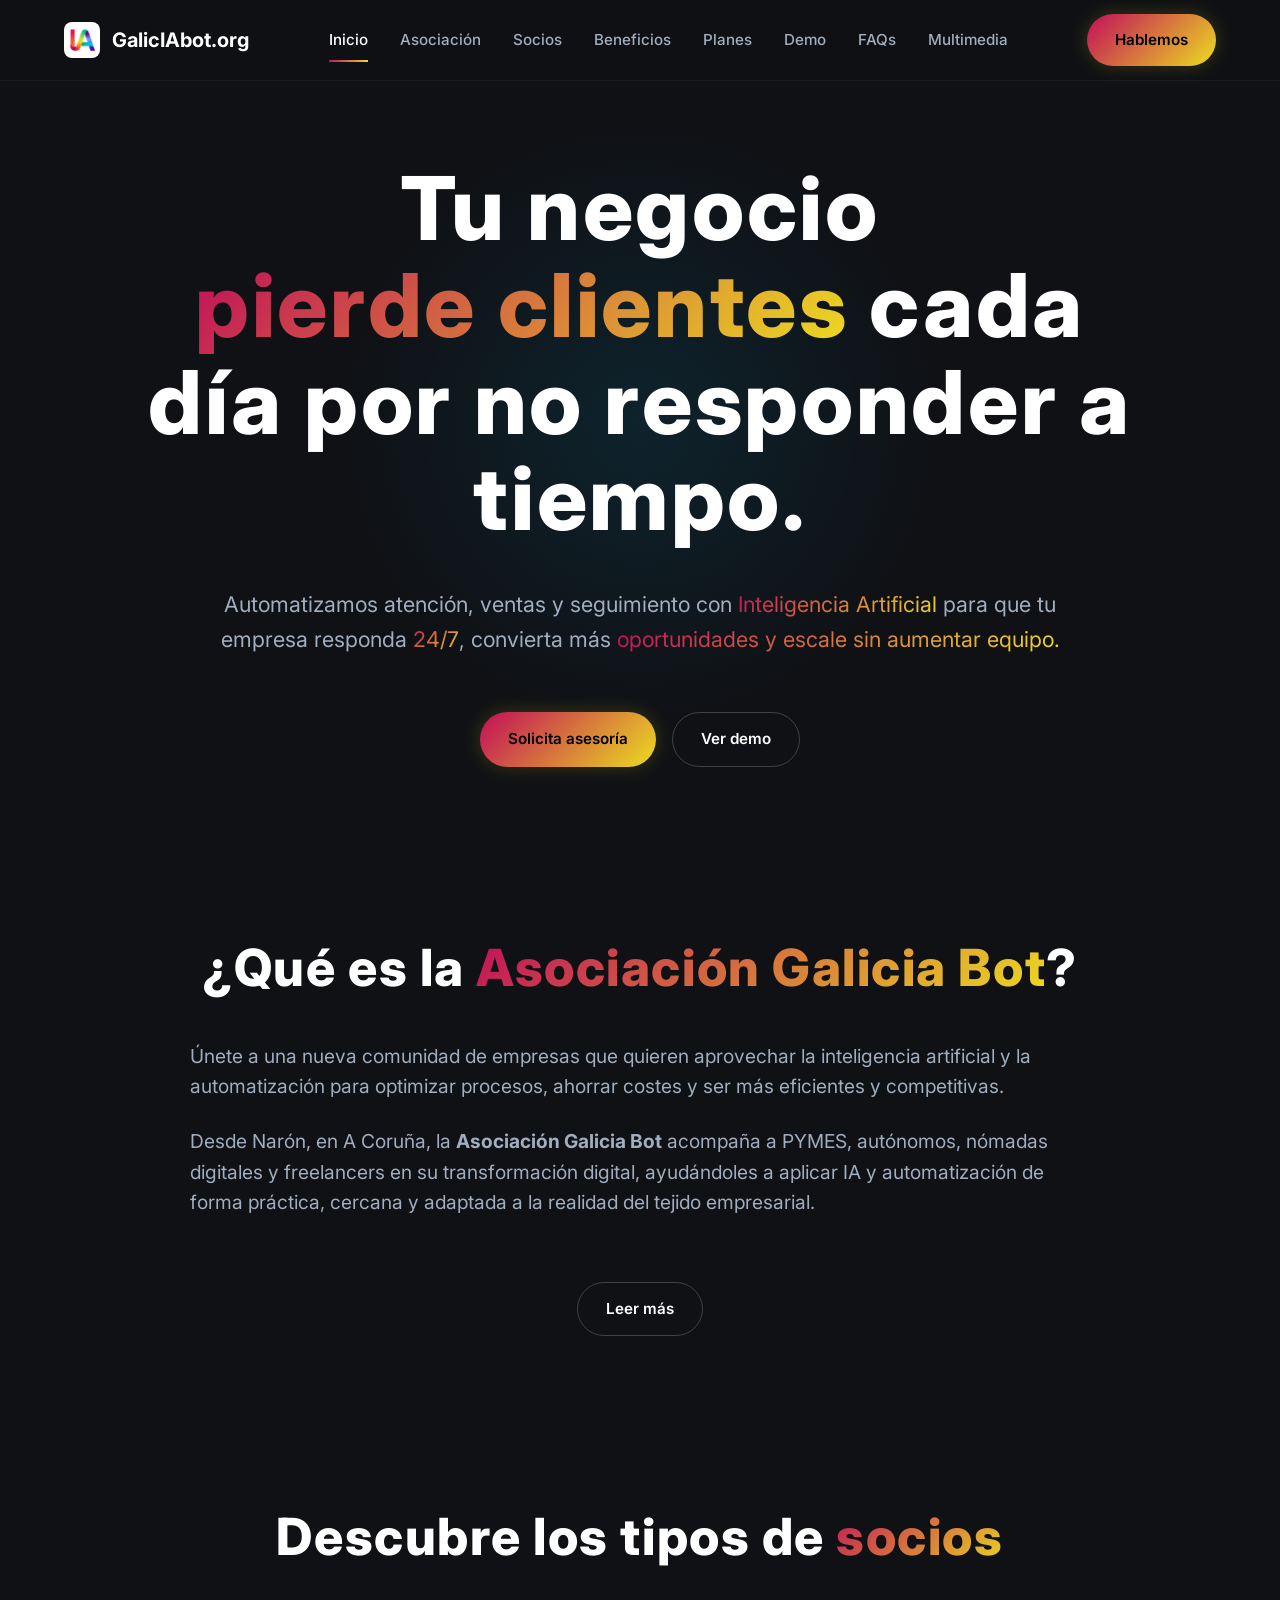
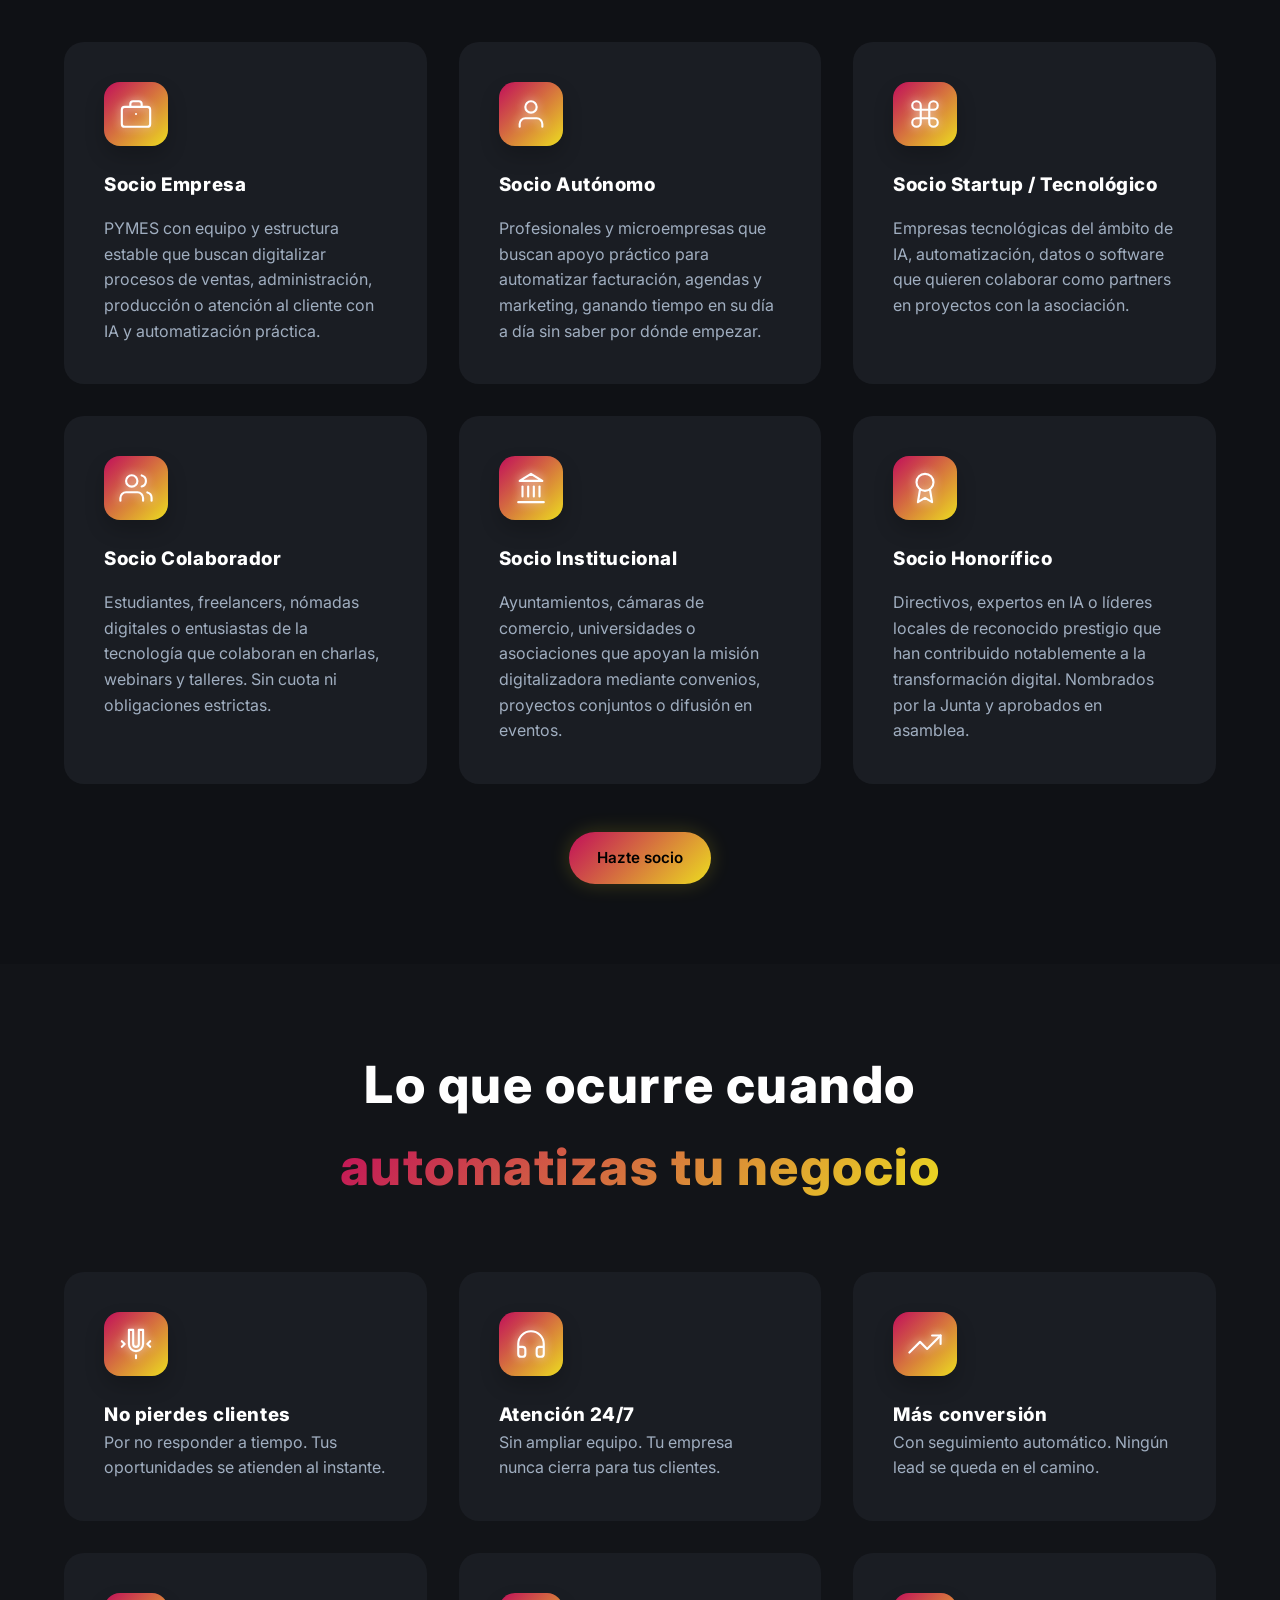
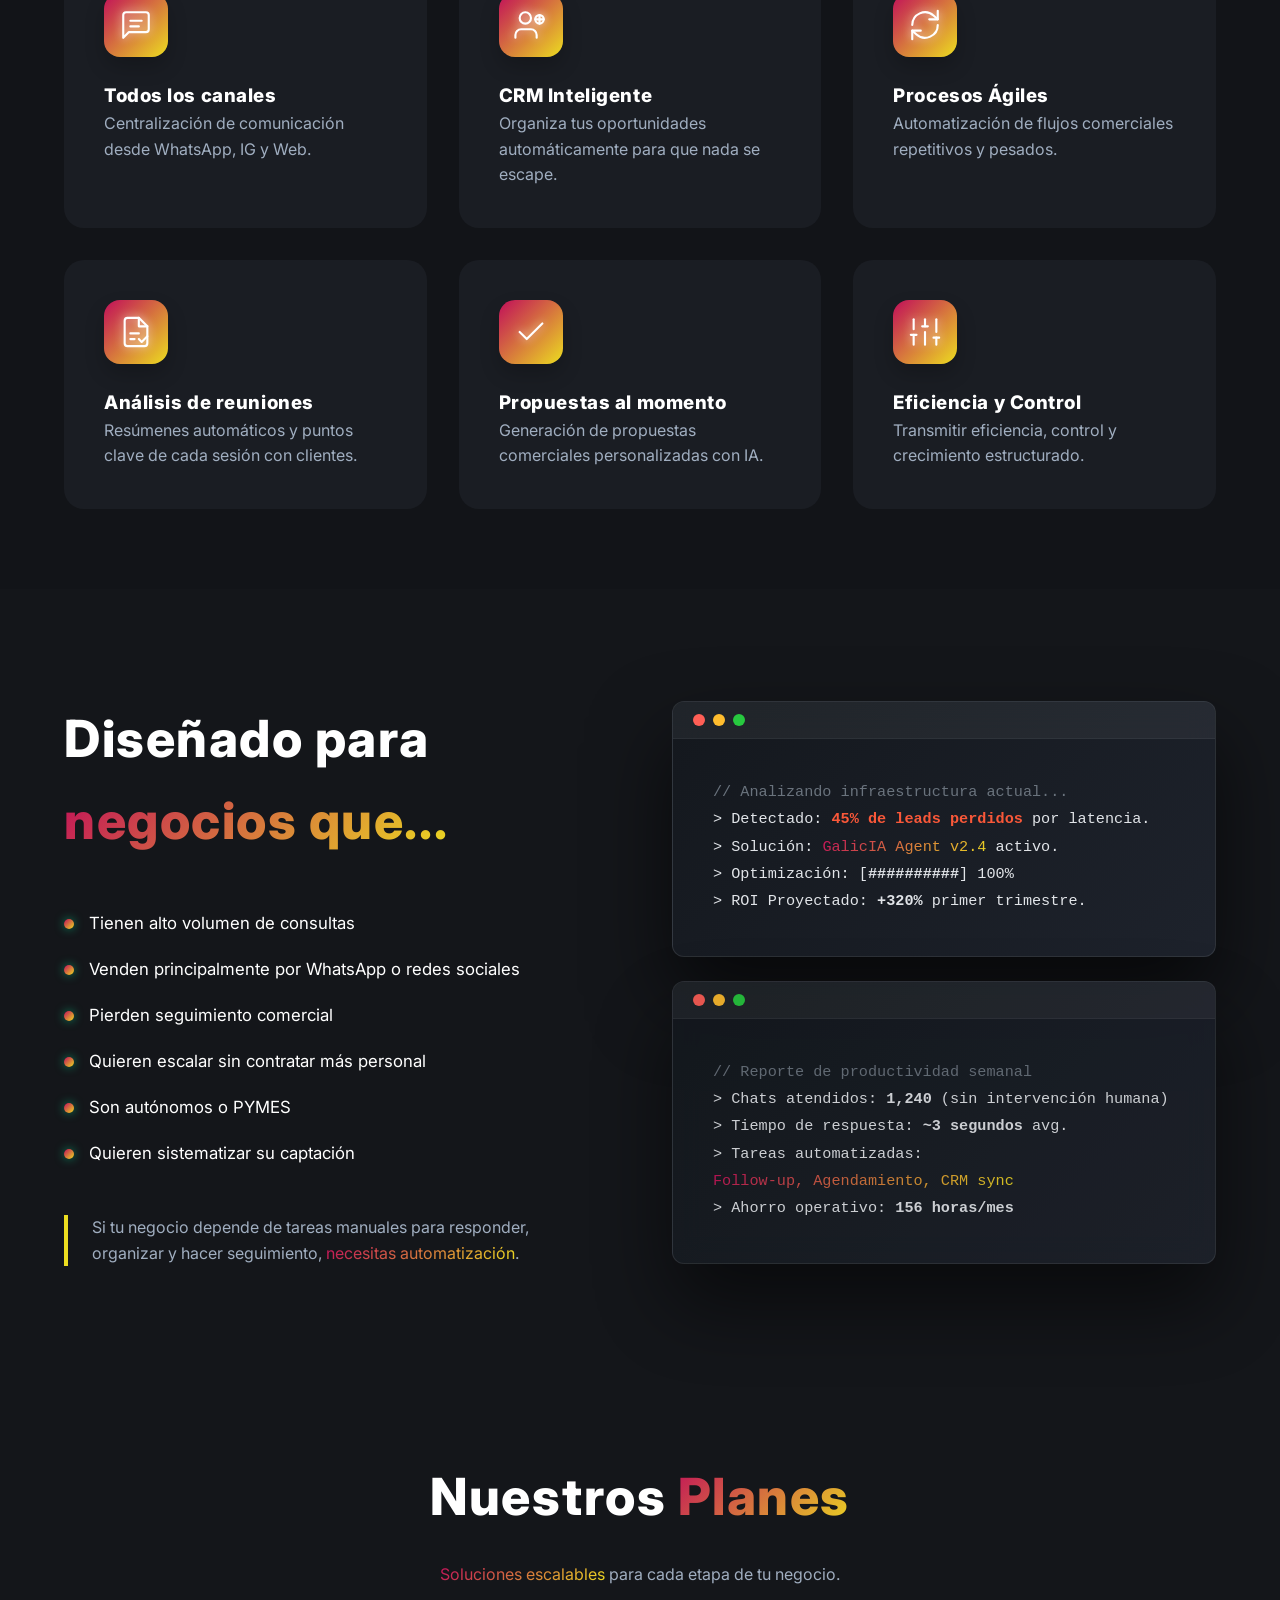
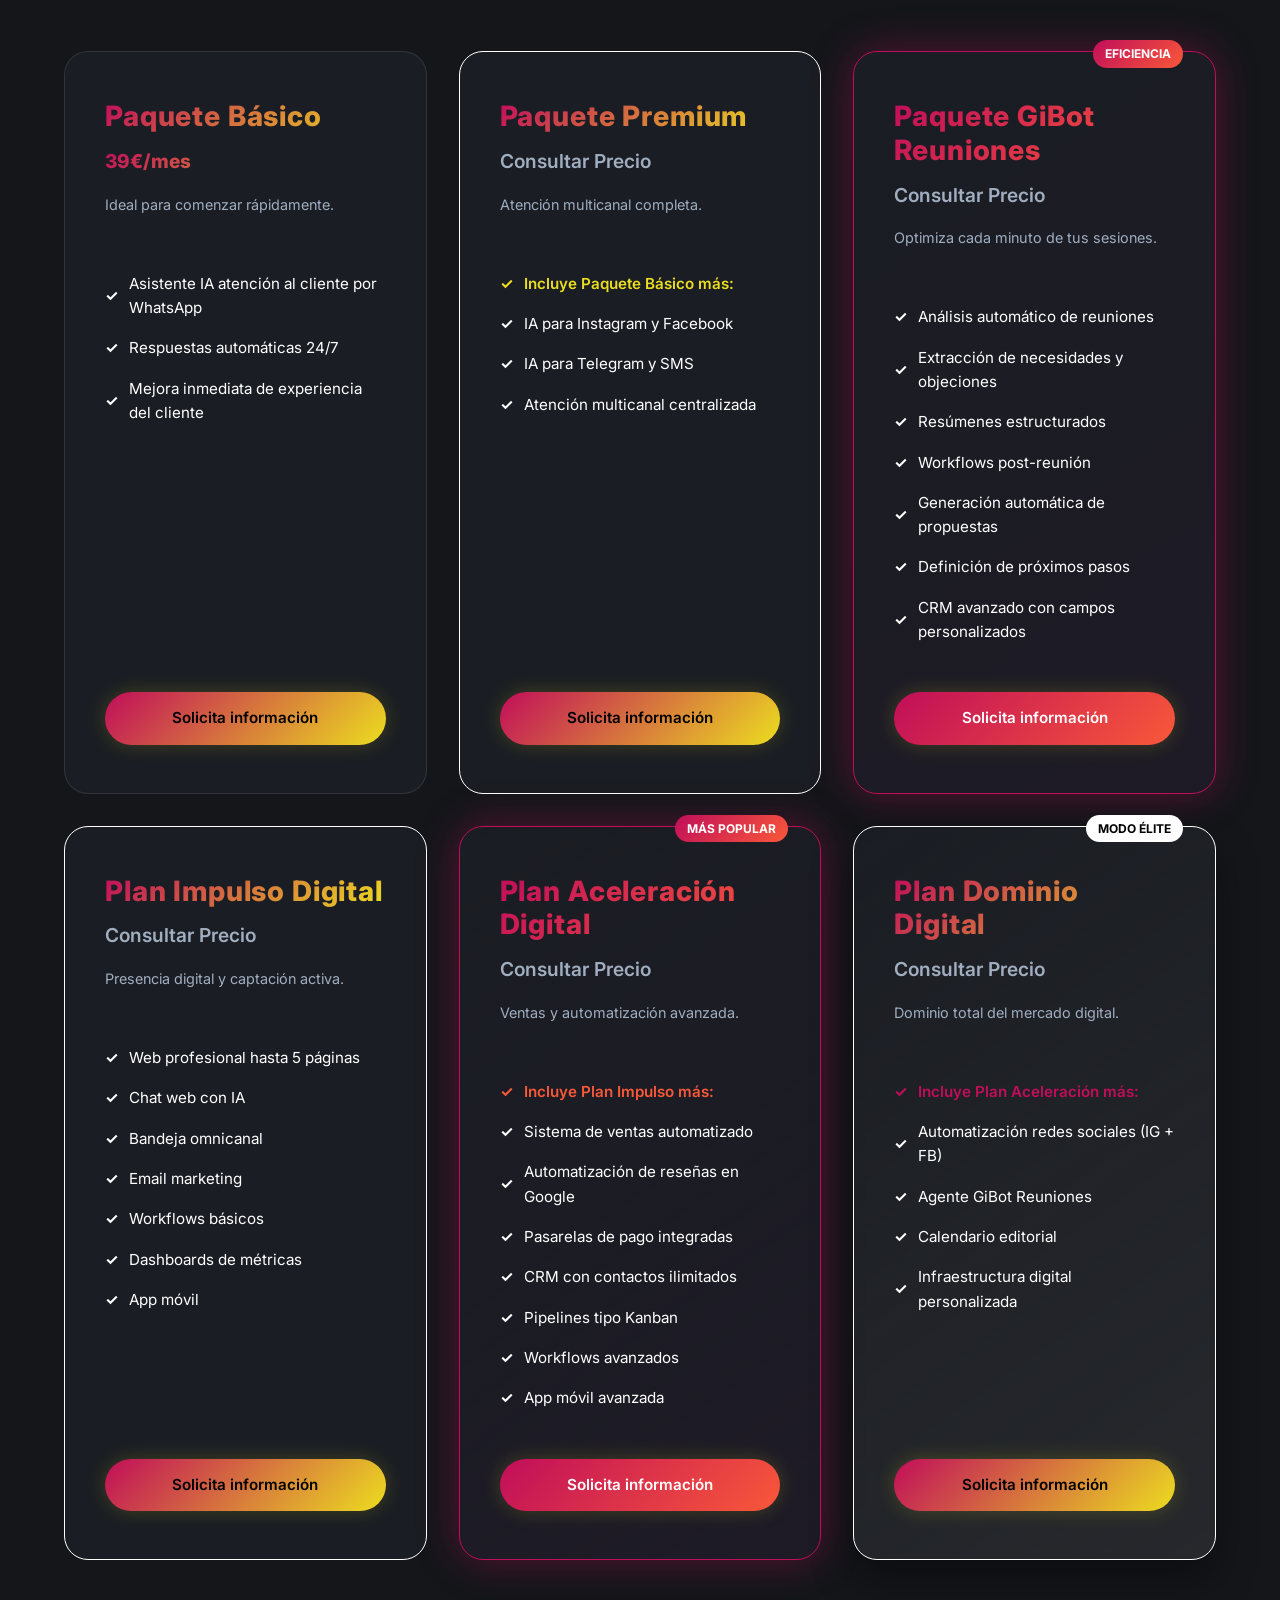
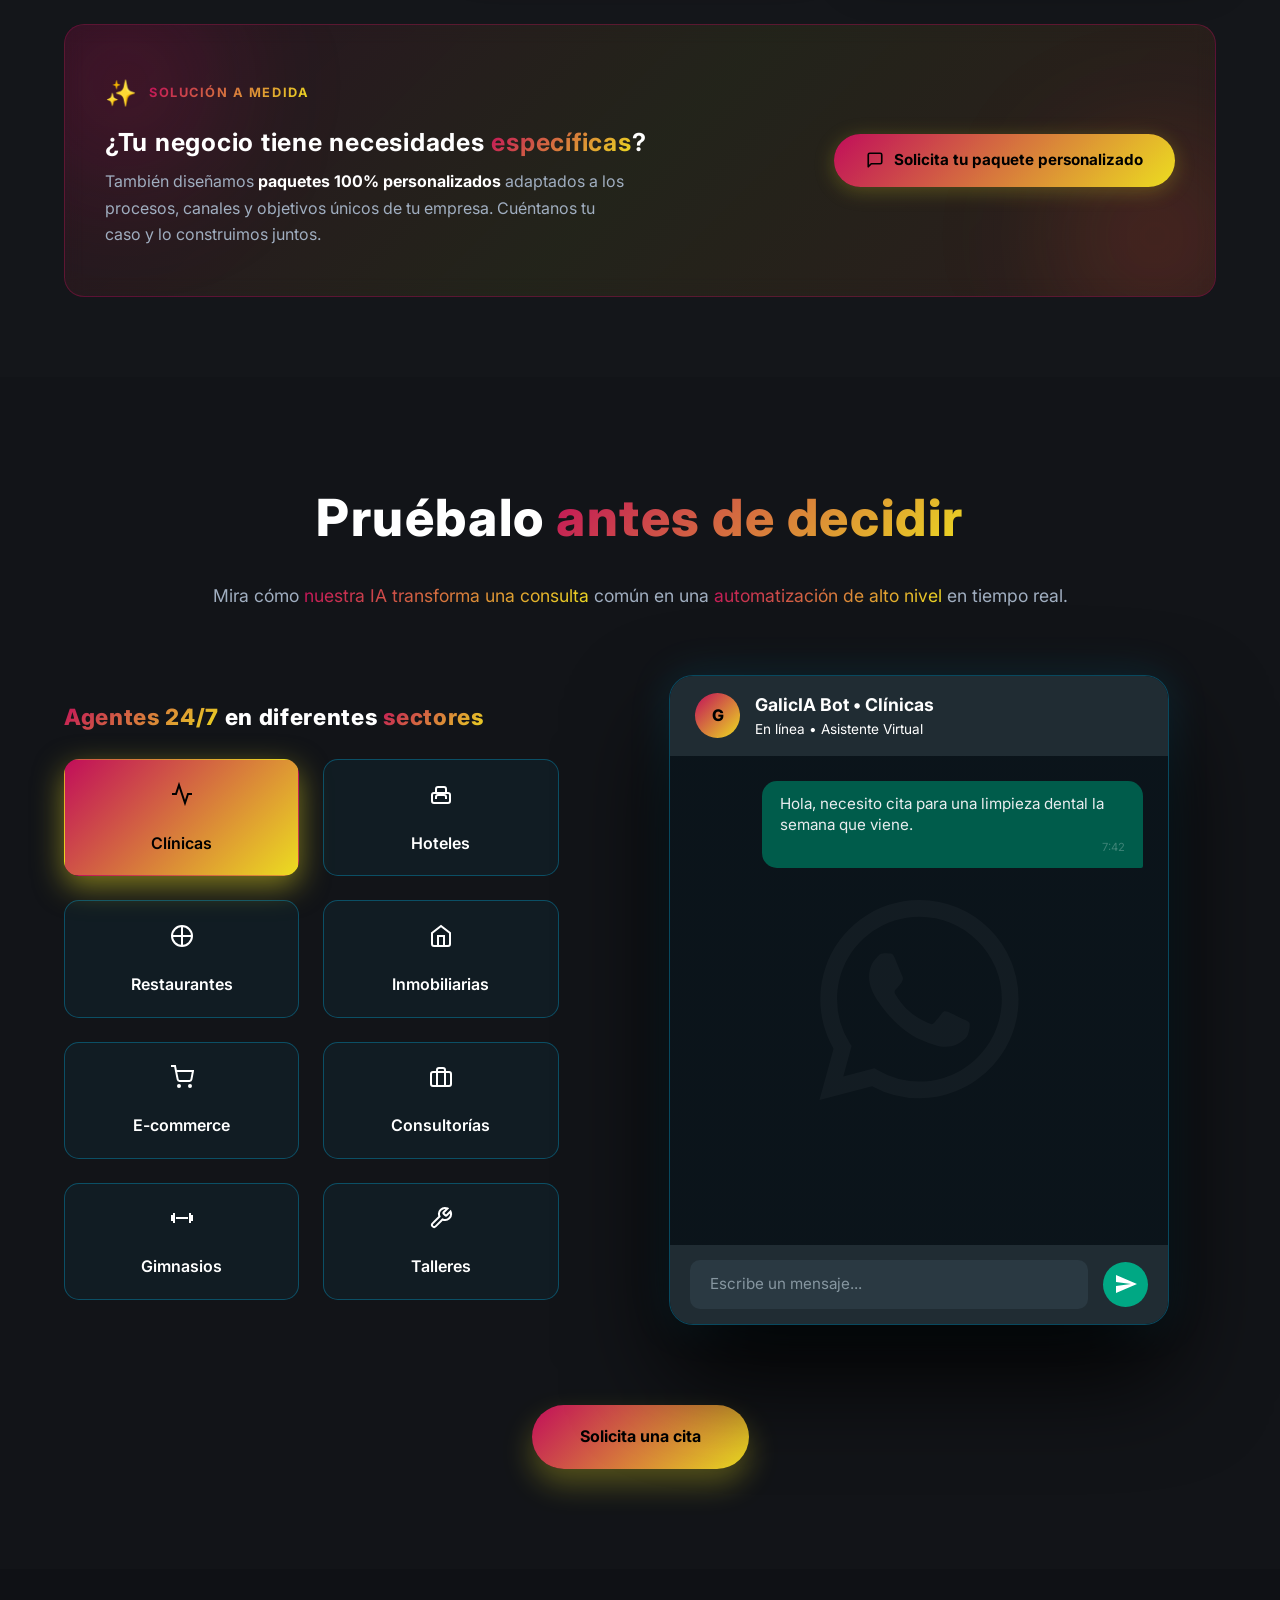
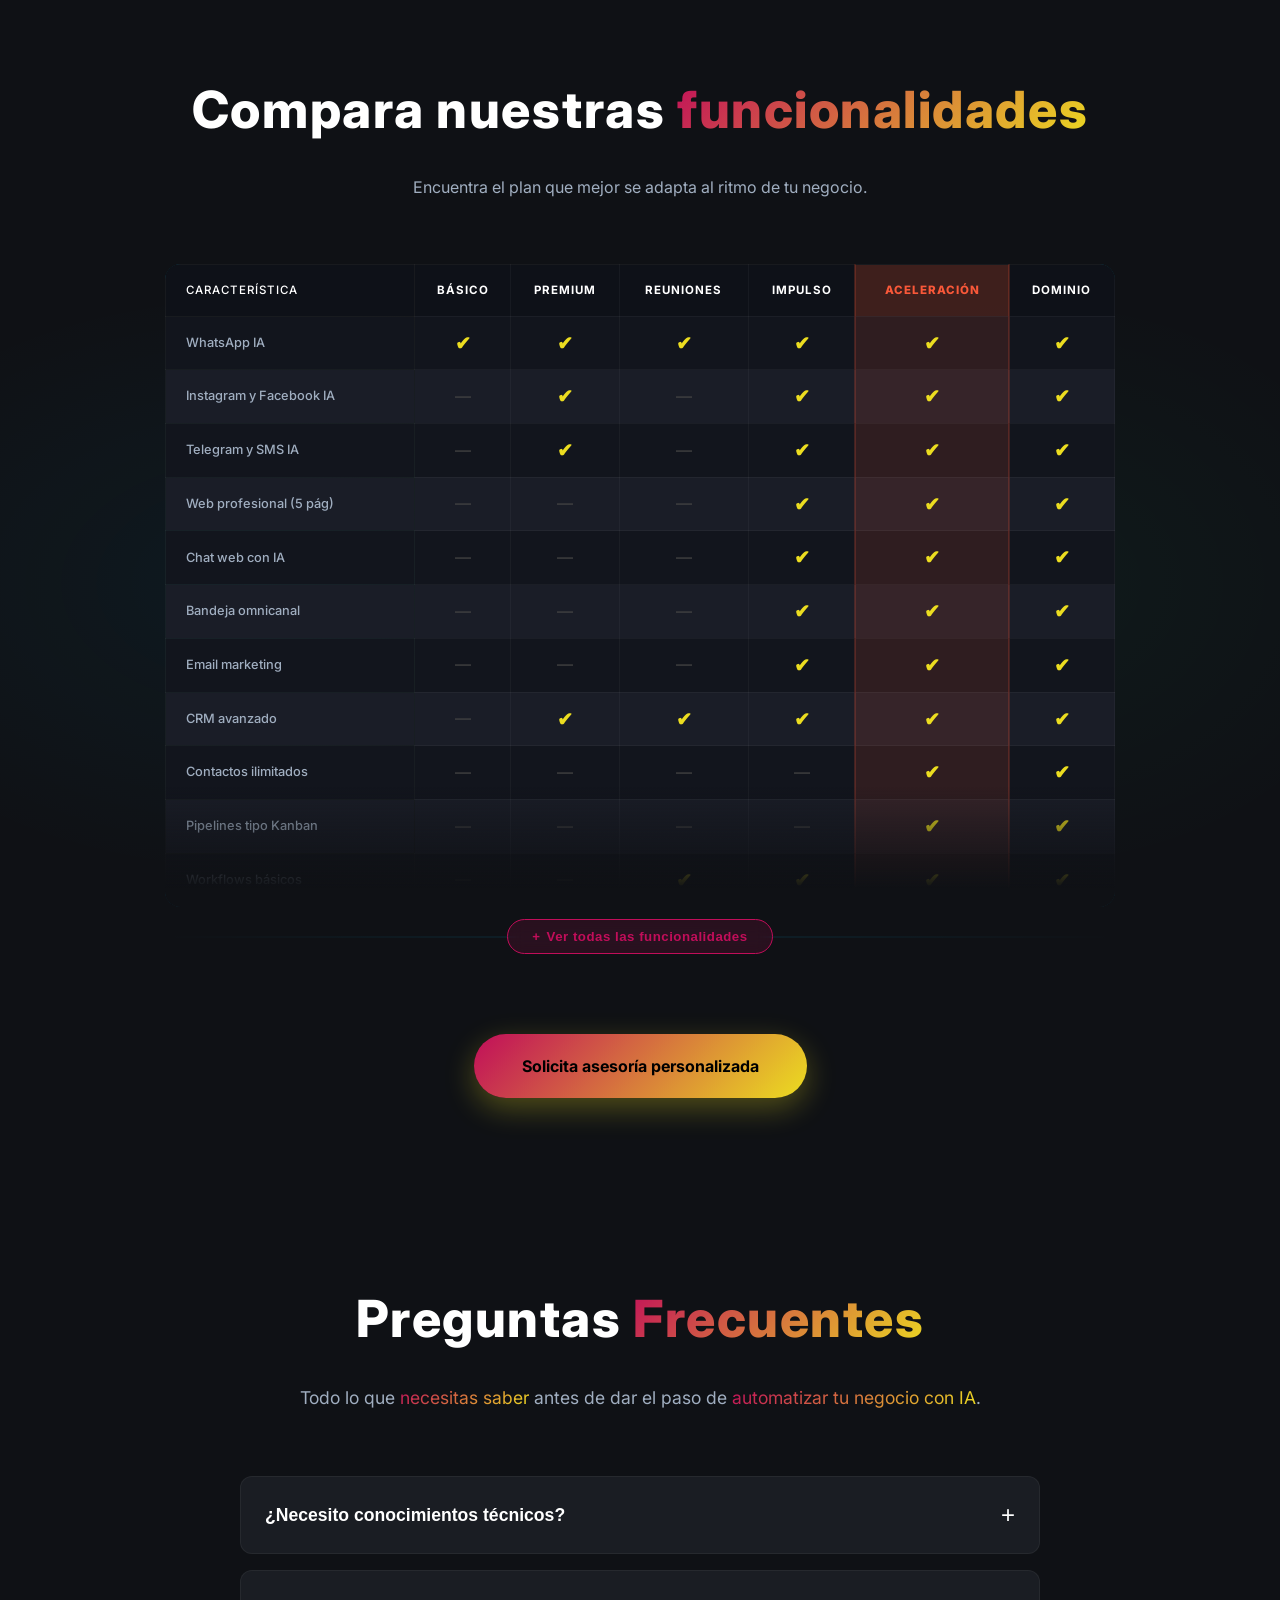
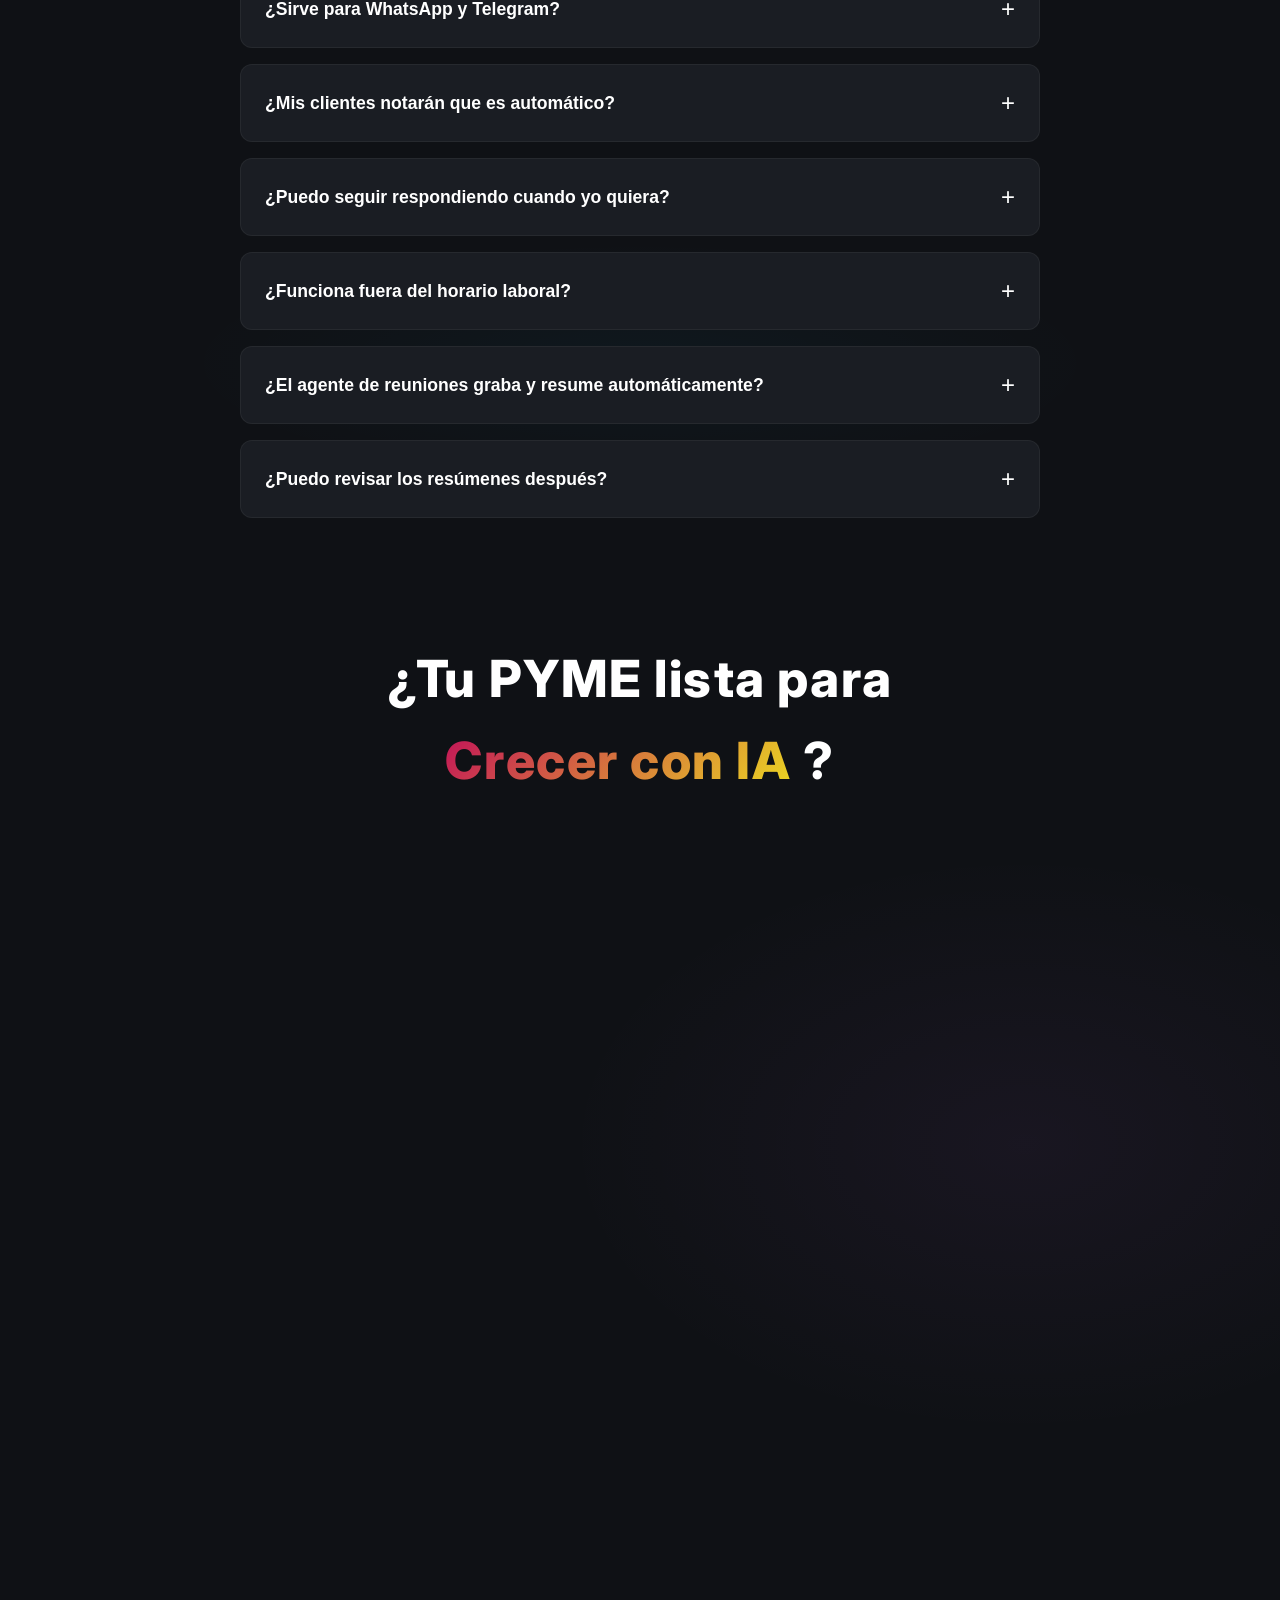
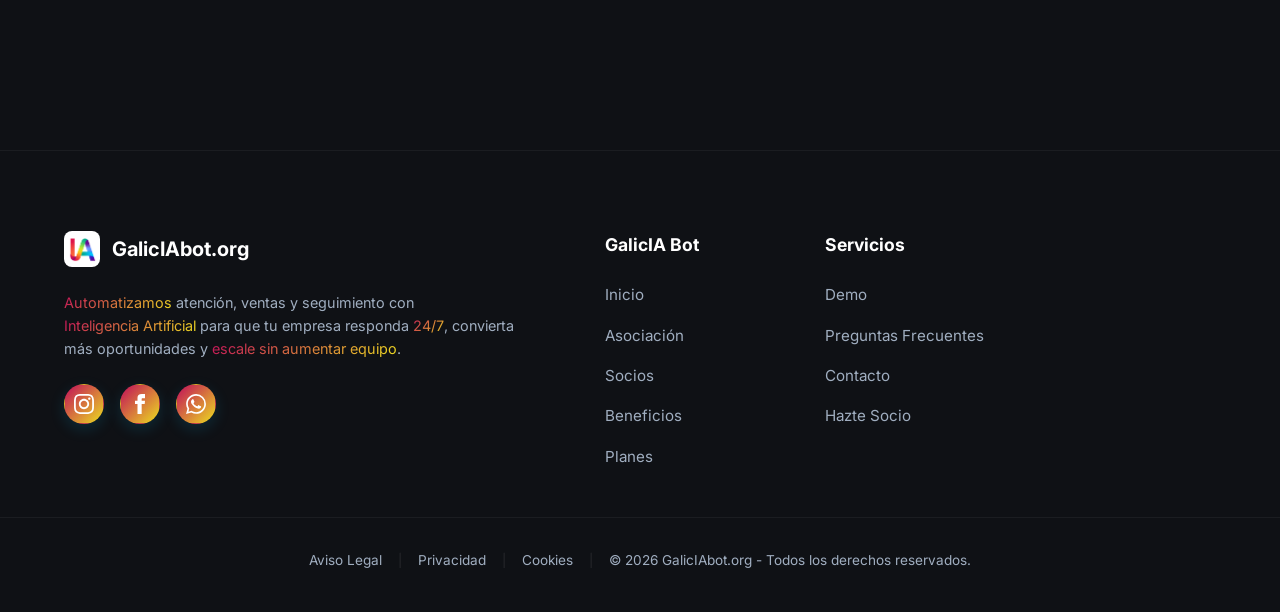
==== commit 640526f6: "Add files via upload" ====
--- a/index.html
+++ b/index.html
@@ -1470,9 +1470,9 @@
                 Comercio Electrónico (LSSI-CE), se informa que el presente sitio web es titularidad de:</p>
             <ul>
                 <li><strong>Titular:</strong> GalicIA Bot</li>
-                <li><strong>Razón social:</strong> Asociación Galicia Bot</li>
+                <li><strong>Razón social:</strong> ASOCIACIÓN GALICIABOT</li>
                 <li><strong>NIF/CIF:</strong> G-24898082</li>
-                <li><strong>Domicilio social:</strong> C/ Ortega y Gasset, 33. C.P. 15572 (A Coruña)</li>
+                <li><strong>Domicilio social:</strong> Rúa Ortega y Gasset, 33. C.P. 15570 (A Coruña)</li>
                 <li><strong>Correo electrónico:</strong> info@galiciabot.org</li>
                 <li><strong>Teléfono:</strong> +34 602066187</li>
                 <li><strong>Dominio web:</strong> www.galiciabot.org</li>
@@ -1588,9 +1588,9 @@
                 datos personales recabados a través del presente sitio web serán tratados por:</p>
             <ul>
                 <li><strong>Titular:</strong> GalicIA Bot</li>
-                <li><strong>Razón social:</strong> Asociación Galicia Bot</li>
+                <li><strong>Razón social:</strong> ASOCIACIÓN GALICIABOT</li>
                 <li><strong>NIF/CIF:</strong> G-24898082</li>
-                <li><strong>Domicilio social:</strong> C/ Ortega y Gasset, 33. C.P. 15572 (A Coruña)</li>
+                <li><strong>Domicilio social:</strong> Rúa Ortega y Gasset, 33. C.P. 15572 (A Coruña)</li>
                 <li><strong>Correo electrónico de contacto:</strong> info@galiciabot.org</li>
                 <li><strong>Teléfono:</strong> +34 602066187</li>
             </ul>
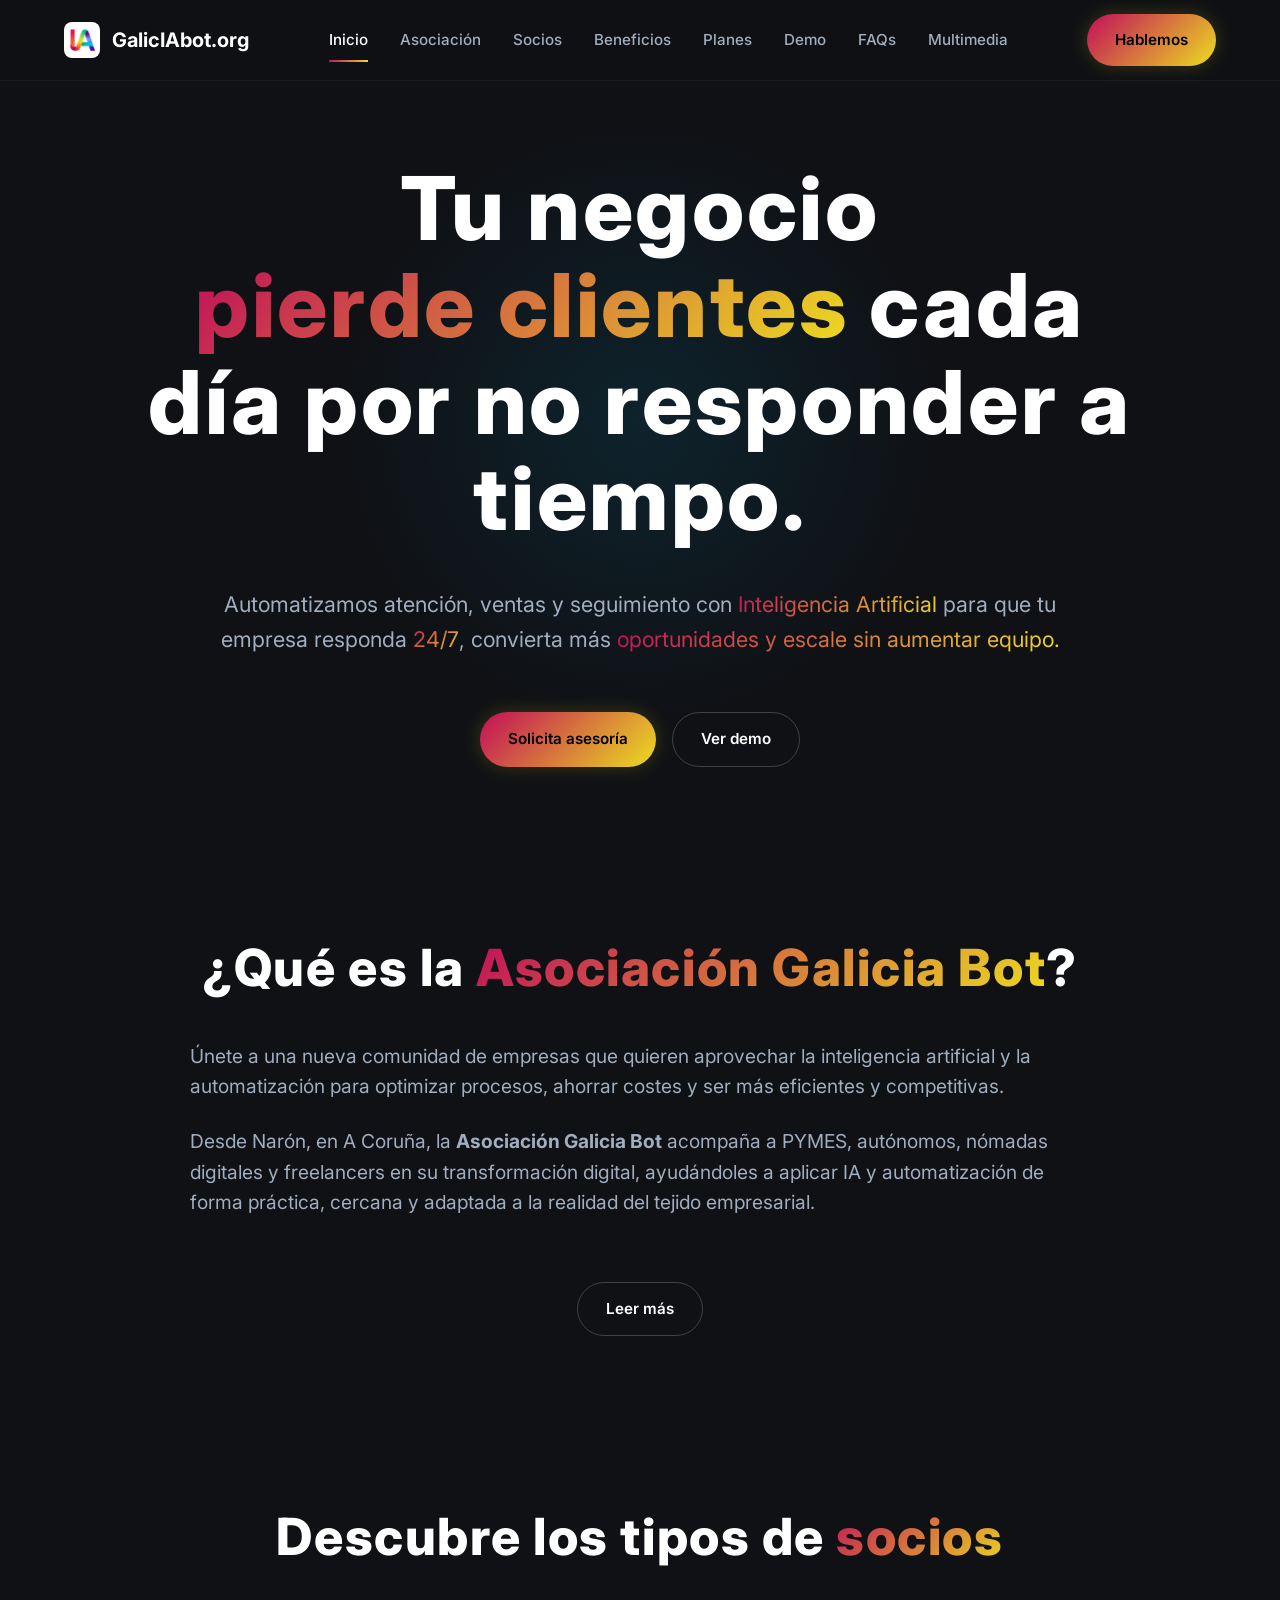
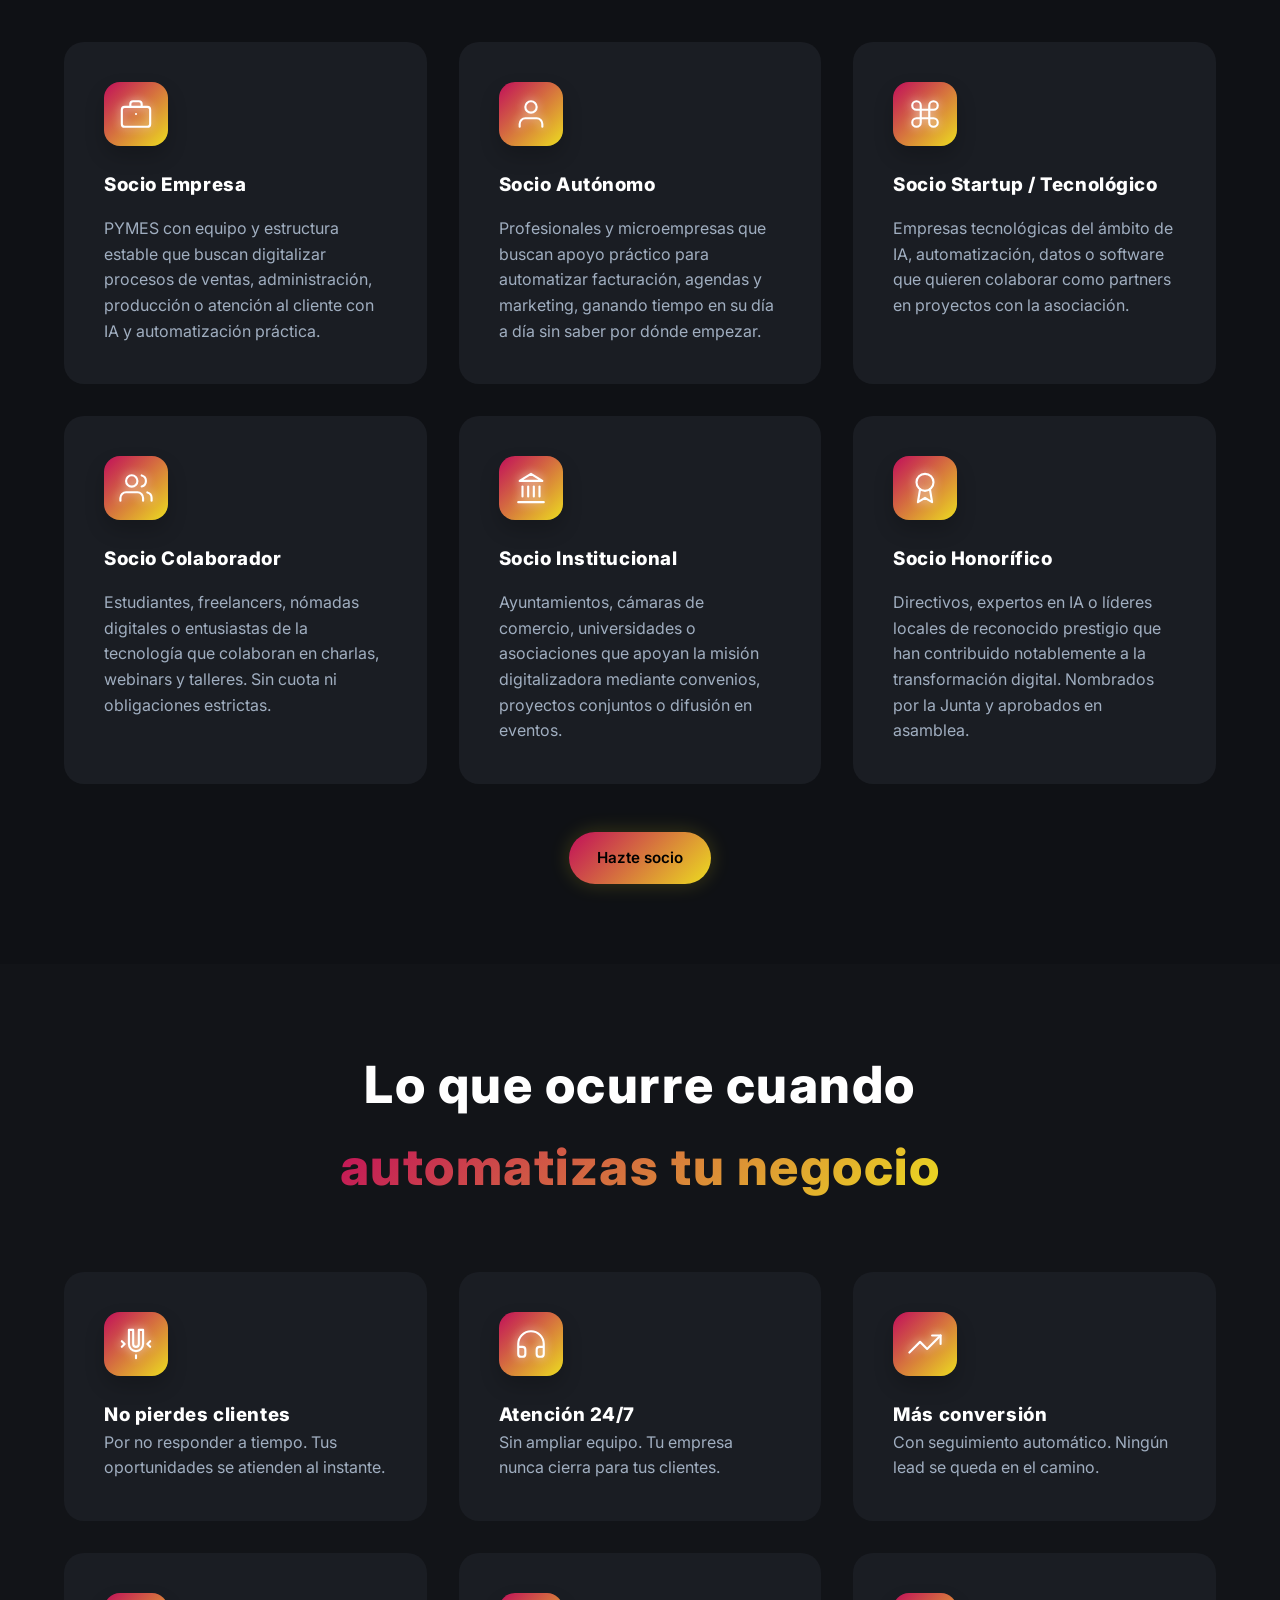
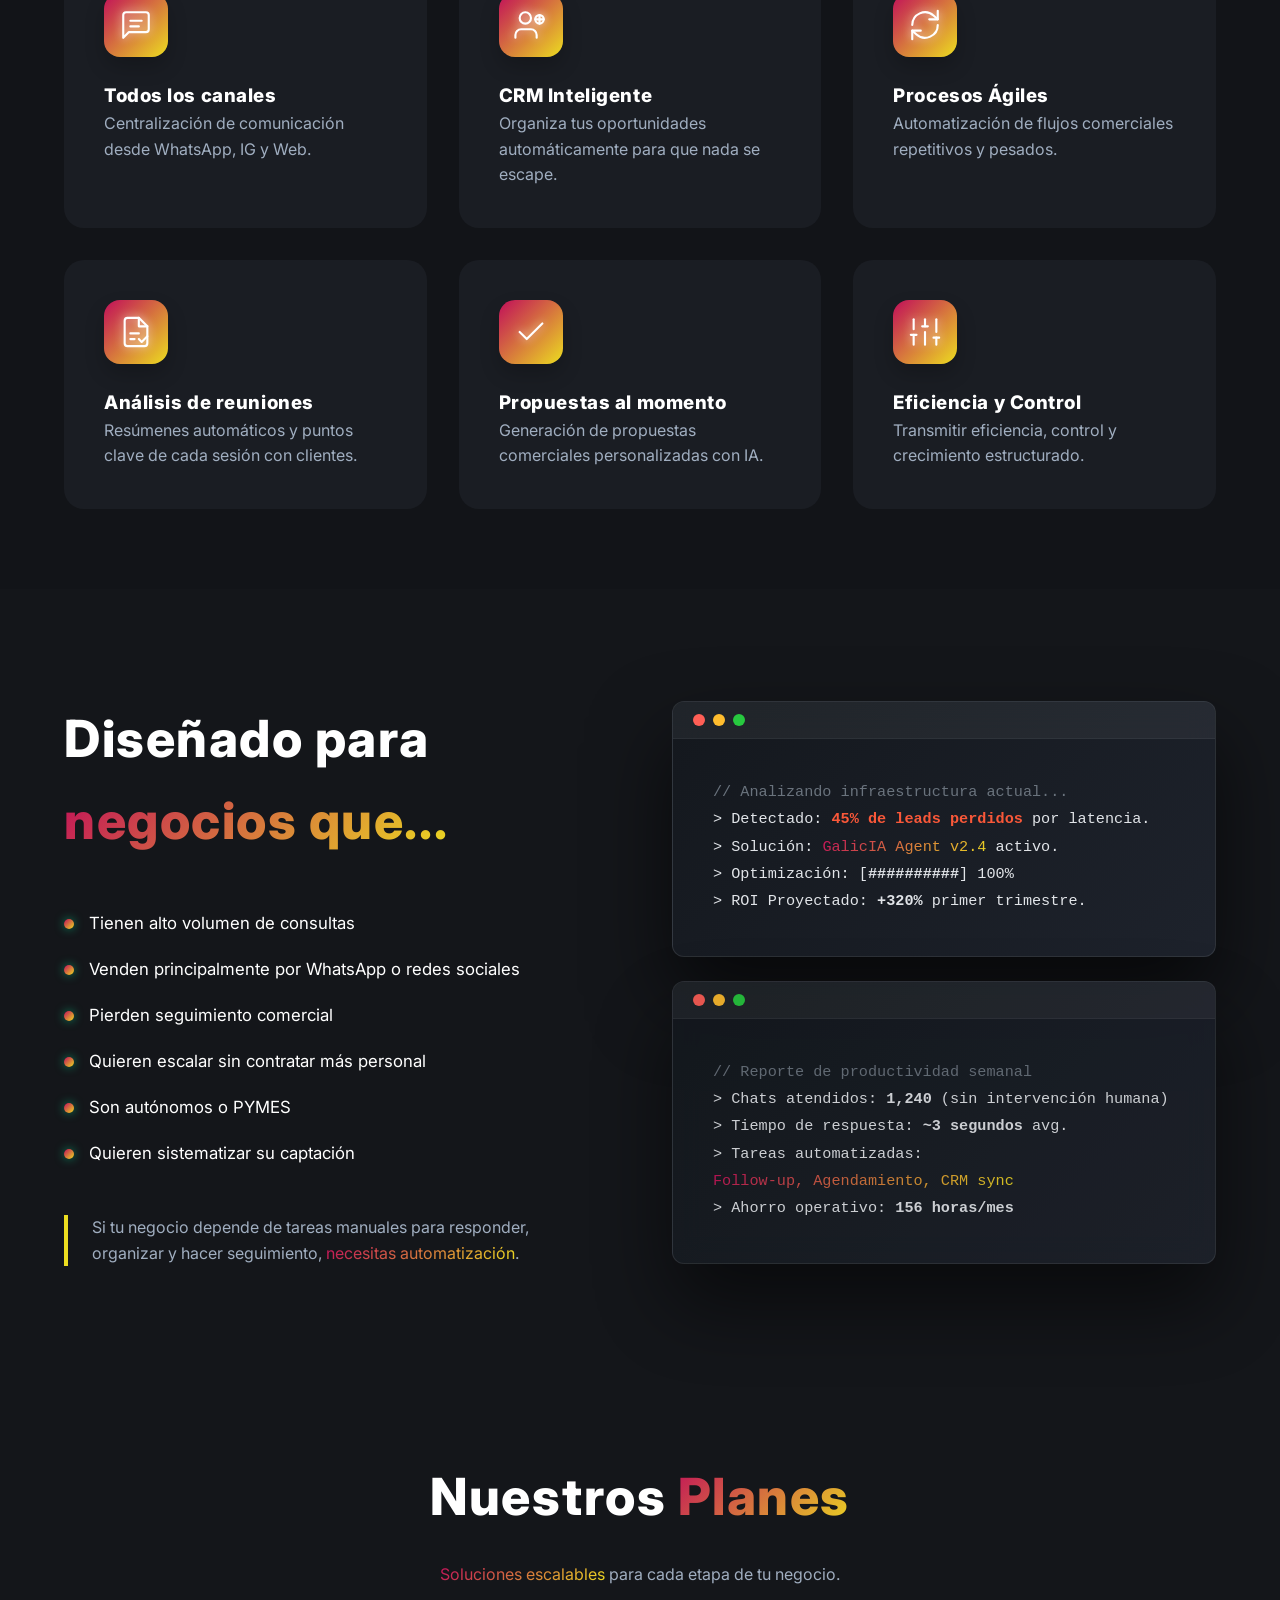
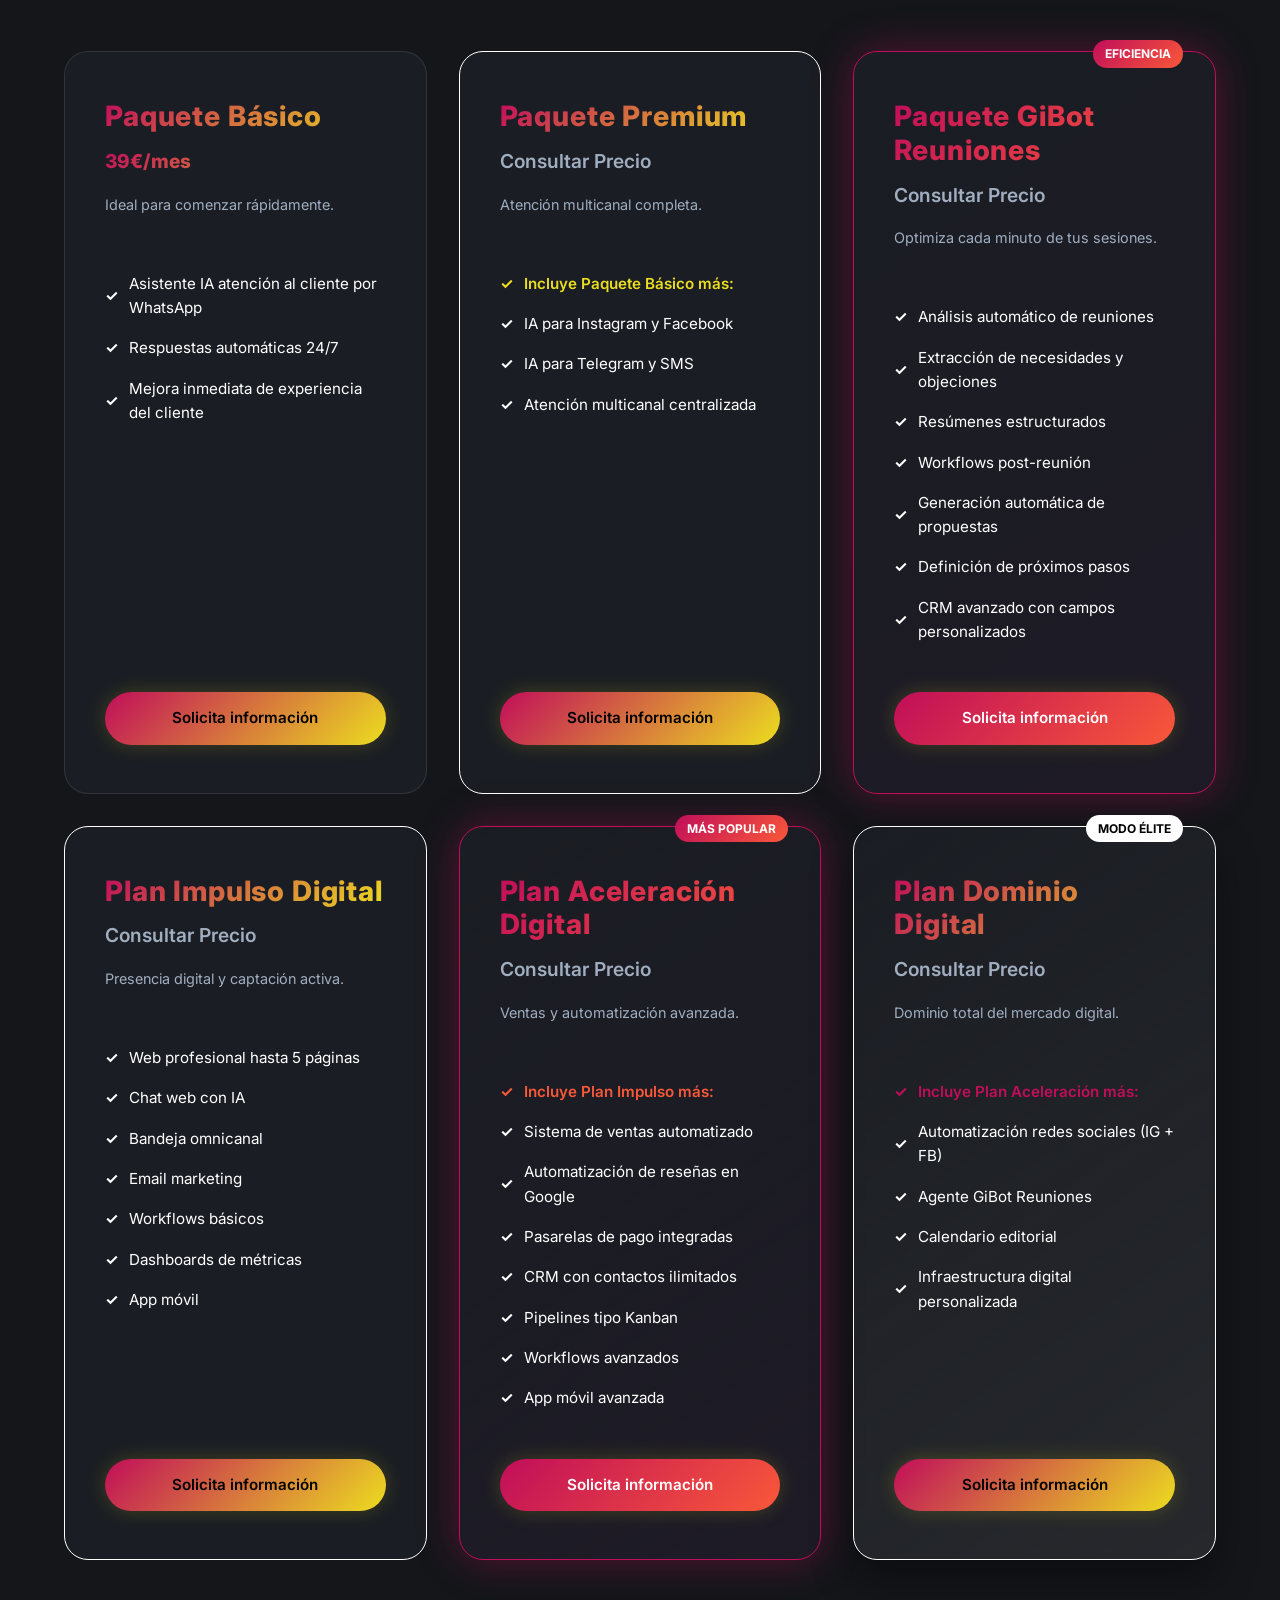
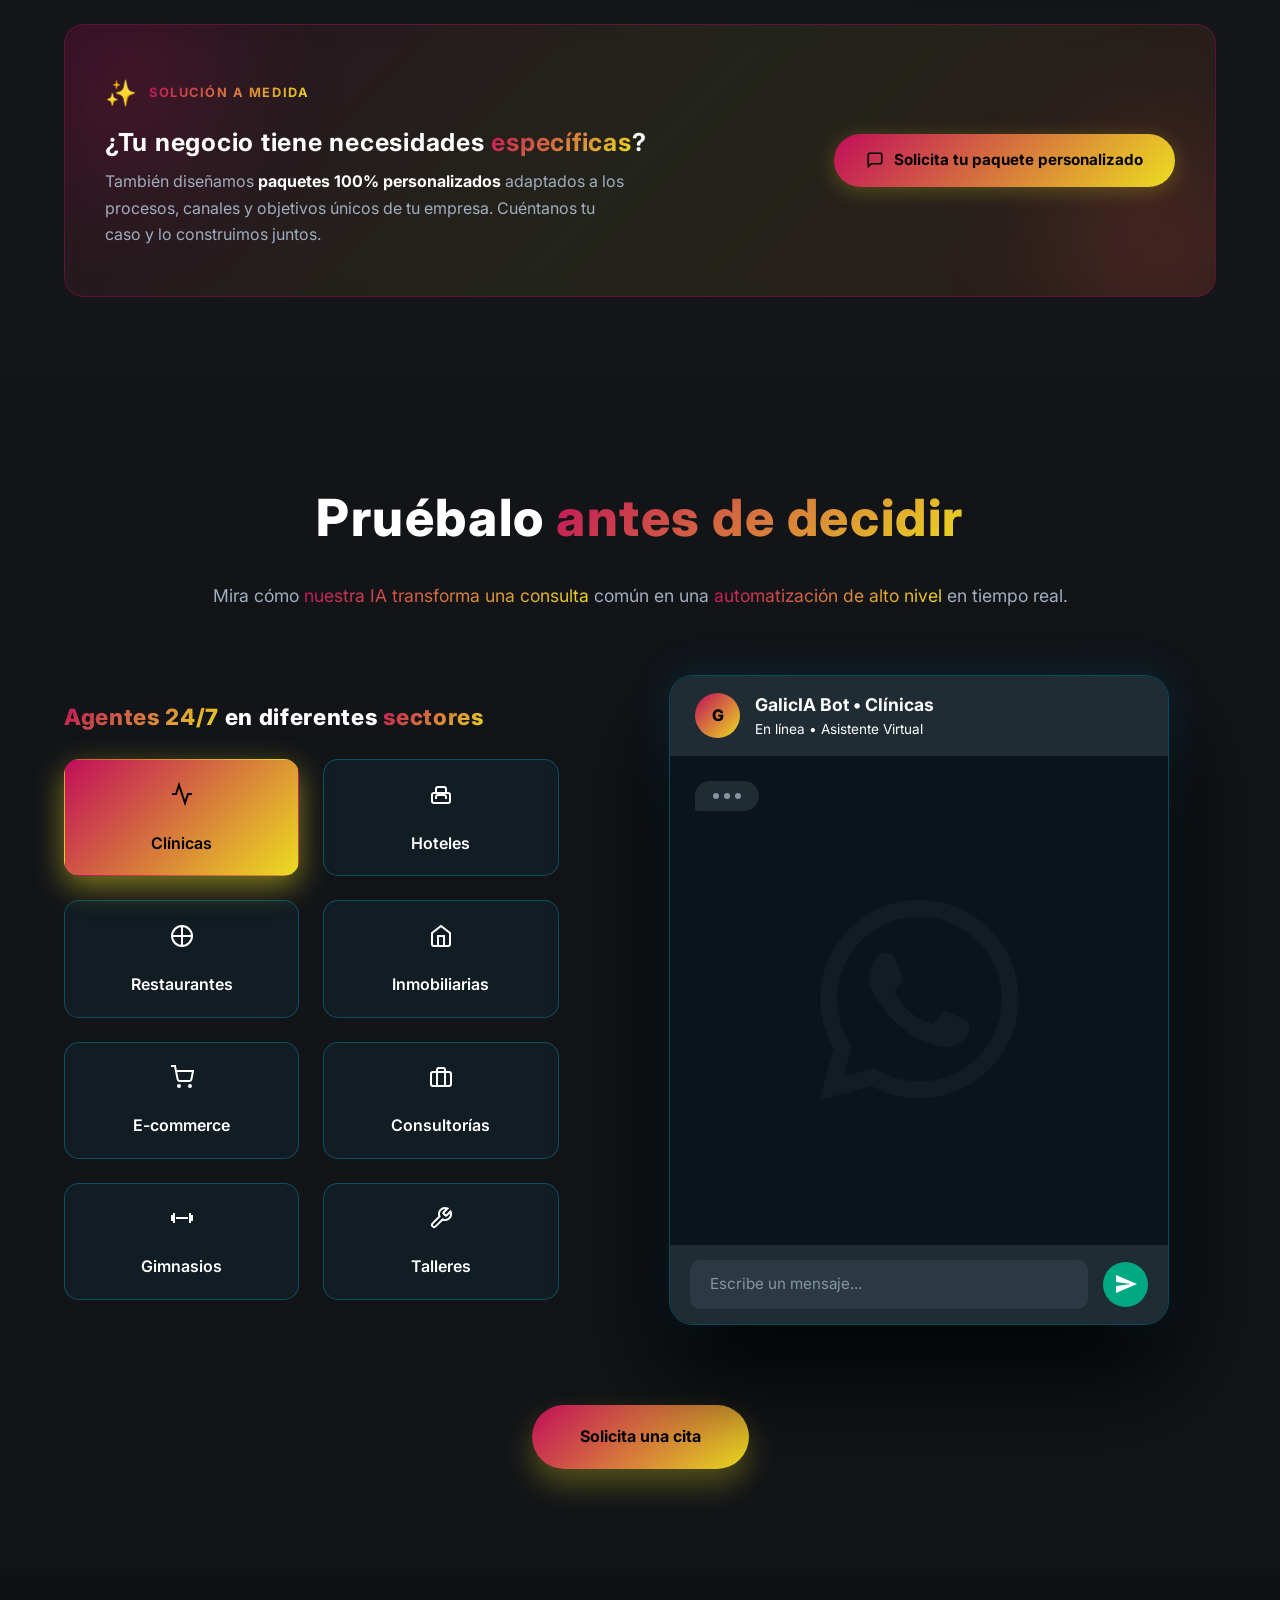
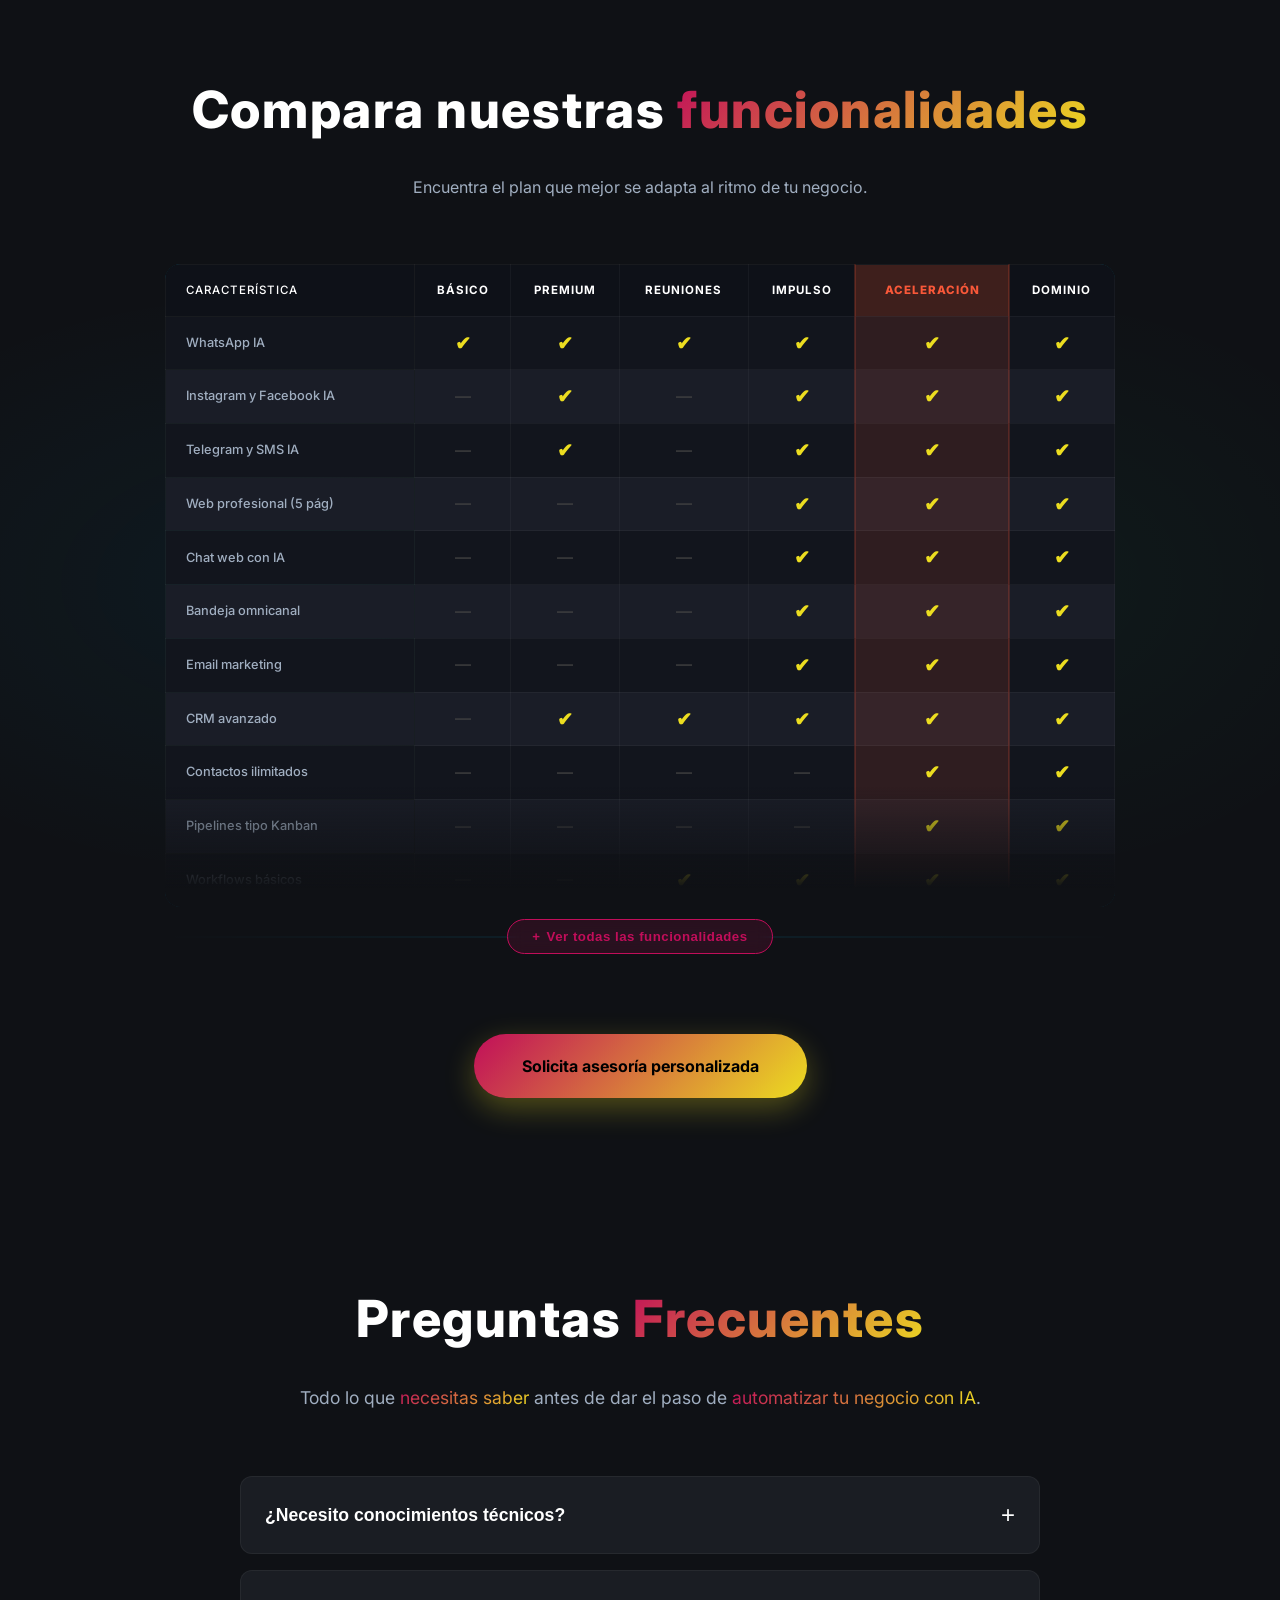
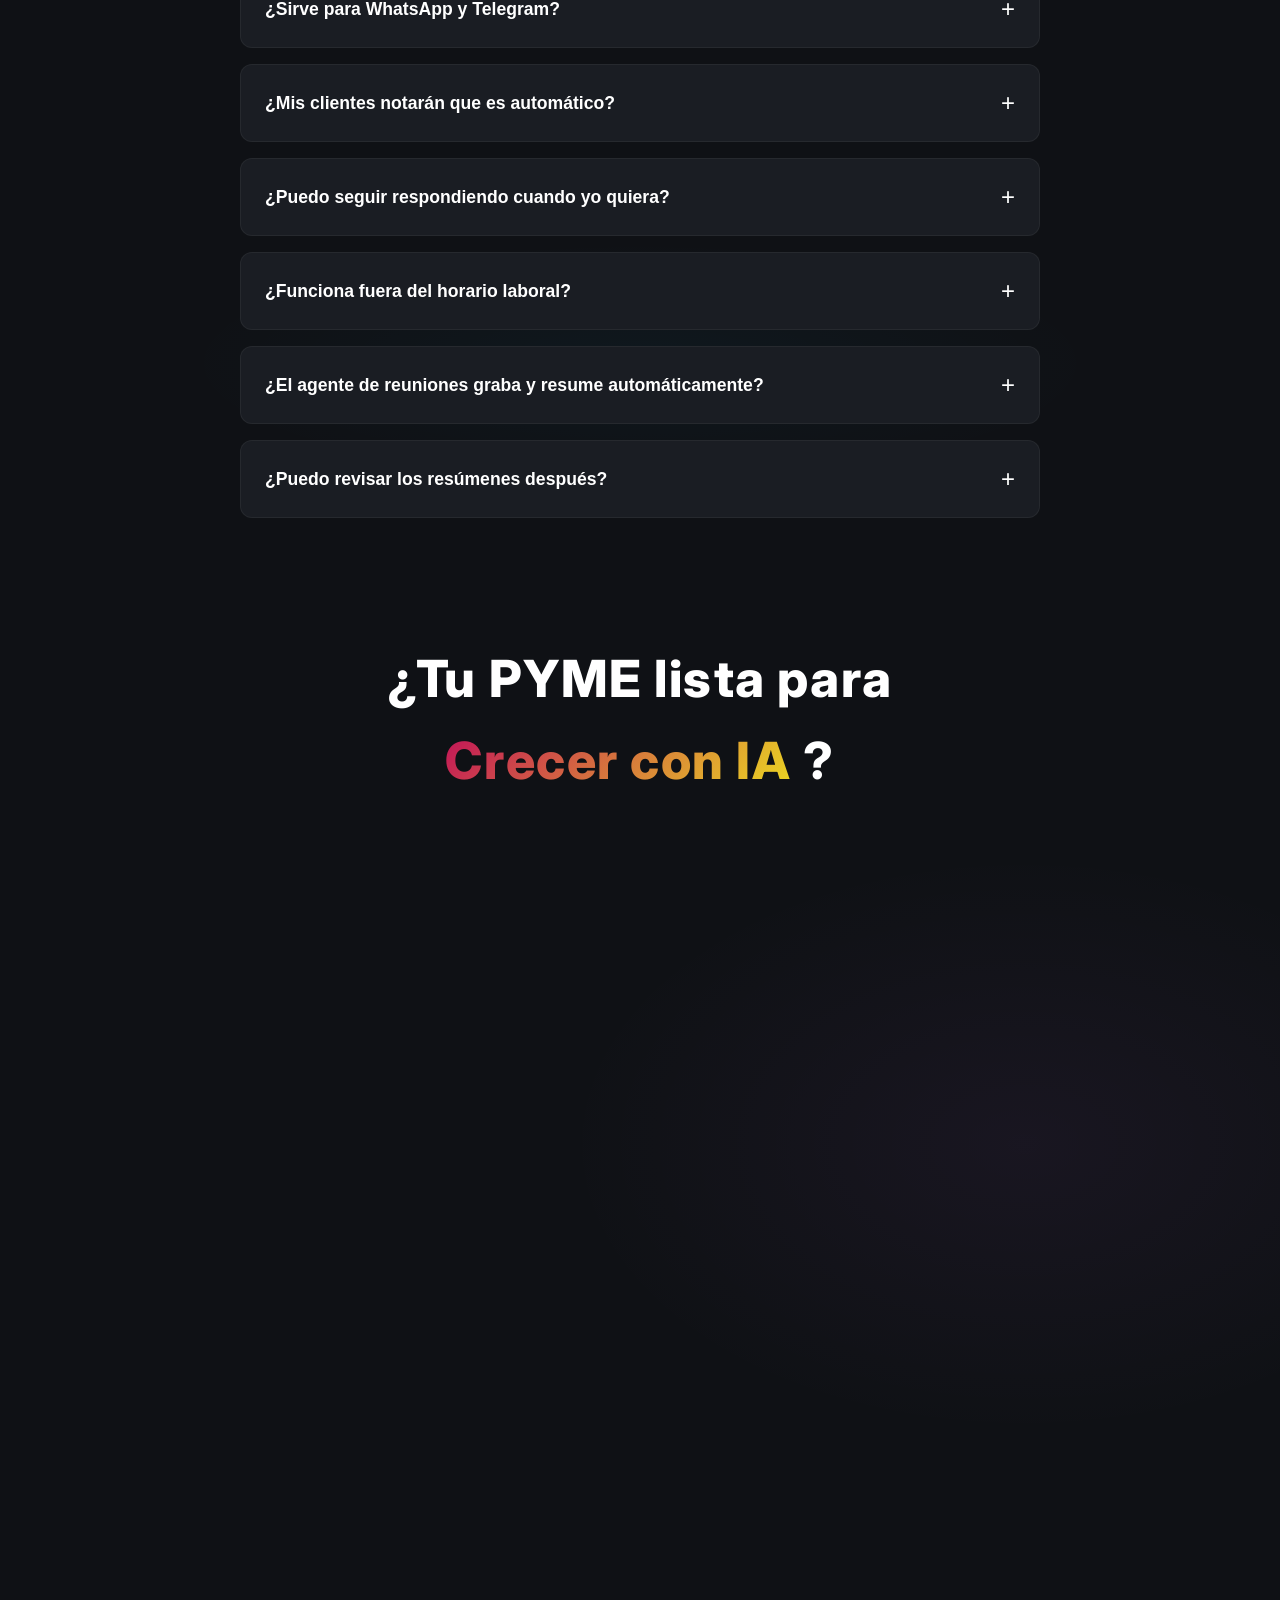
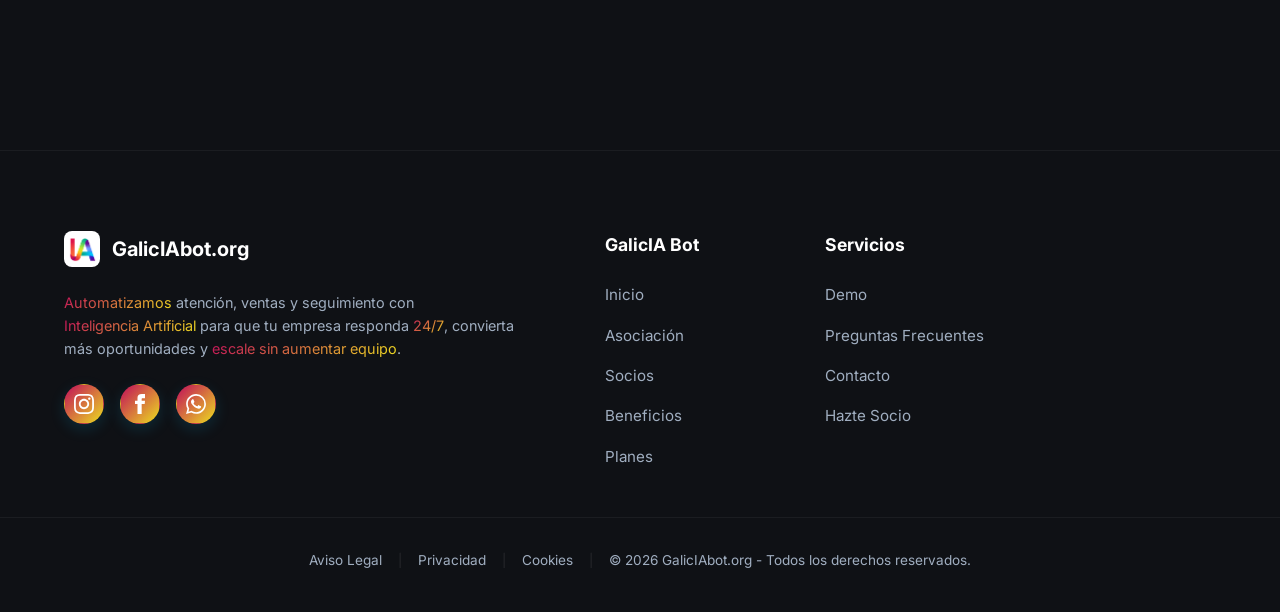
==== commit 09e8f29e: "Add files via upload" ====
--- a/index.html
+++ b/index.html
@@ -13,7 +13,7 @@
         content="Potencia tu negocio con agentes de inteligencia artificial personalizados. Automatiza tu atención al cliente y optimiza tus procesos.">
     <link rel="stylesheet" href="layout.css">
     <link rel="stylesheet" href="theme.css">
-    <link rel="icon" type="image/png" href="Logos RECORTADOS/Logo GalicIABot recortado-01.png">
+    <link rel="icon" type="image/png" href="Logos RECORTADOS/Logo GalicIABot recortado-08.png">
 </head>
 
 <body>
@@ -1470,12 +1470,14 @@
                 Comercio Electrónico (LSSI-CE), se informa que el presente sitio web es titularidad de:</p>
             <ul>
                 <li><strong>Titular:</strong> GalicIA Bot</li>
-                <li><strong>Razón social:</strong> ASOCIACIÓN GALICIABOT</li>
+                <li><strong>Razón social:</strong> ASOCIACIÓN GALICIA BOT</li>
                 <li><strong>NIF/CIF:</strong> G-24898082</li>
-                <li><strong>Domicilio social:</strong> Rúa Ortega y Gasset, 33. C.P. 15570 (A Coruña)</li>
+                <li><strong>Domicilio social:</strong> Rúa Ortega y Gasset, 33, 1º. C.P. 15570 (A Coruña)</li>
                 <li><strong>Correo electrónico:</strong> info@galiciabot.org</li>
-                <li><strong>Teléfono:</strong> +34 602066187</li>
+                <li><strong>Teléfono:</strong> +34 602 066 187 | +34 672 501 259</li>
                 <li><strong>Dominio web:</strong> www.galiciabot.org</li>
+                <li><strong> Esta página web y su página oficial de Facebook "Asociación Galicia BOT"
+                        pertenecen a ASOCIACIÓN GALICIA BOT. </strong></li>
             </ul>
             <p>En adelante, el "Titular".</p>
 
@@ -1588,11 +1590,15 @@
                 datos personales recabados a través del presente sitio web serán tratados por:</p>
             <ul>
                 <li><strong>Titular:</strong> GalicIA Bot</li>
-                <li><strong>Razón social:</strong> ASOCIACIÓN GALICIABOT</li>
+                <li><strong>Razón social:</strong> ASOCIACIÓN GALICIA BOT</li>
                 <li><strong>NIF/CIF:</strong> G-24898082</li>
-                <li><strong>Domicilio social:</strong> Rúa Ortega y Gasset, 33. C.P. 15572 (A Coruña)</li>
+                <li><strong>Domicilio social:</strong> Rúa Ortega y Gasset, 33, 1º. C.P. 15572 (A Coruña)</li>
                 <li><strong>Correo electrónico de contacto:</strong> info@galiciabot.org</li>
-                <li><strong>Teléfono:</strong> +34 602066187</li>
+                <li><strong>Teléfono:</strong> +34 602 066 187 | +34 672 501 259</li>
+                <li><strong>Inscrita en el Rexistro de Asociacións da Xunta de Galicia con el nº:</strong> 2025/27949-1
+                </li>
+                <li><strong>Actividad:</strong>Servicios de consultoría y desarrollo de soluciones con
+                    Inteligencia Artificial para PYMES.</li>
             </ul>
             <p>En adelante, el "Responsable".</p>
 
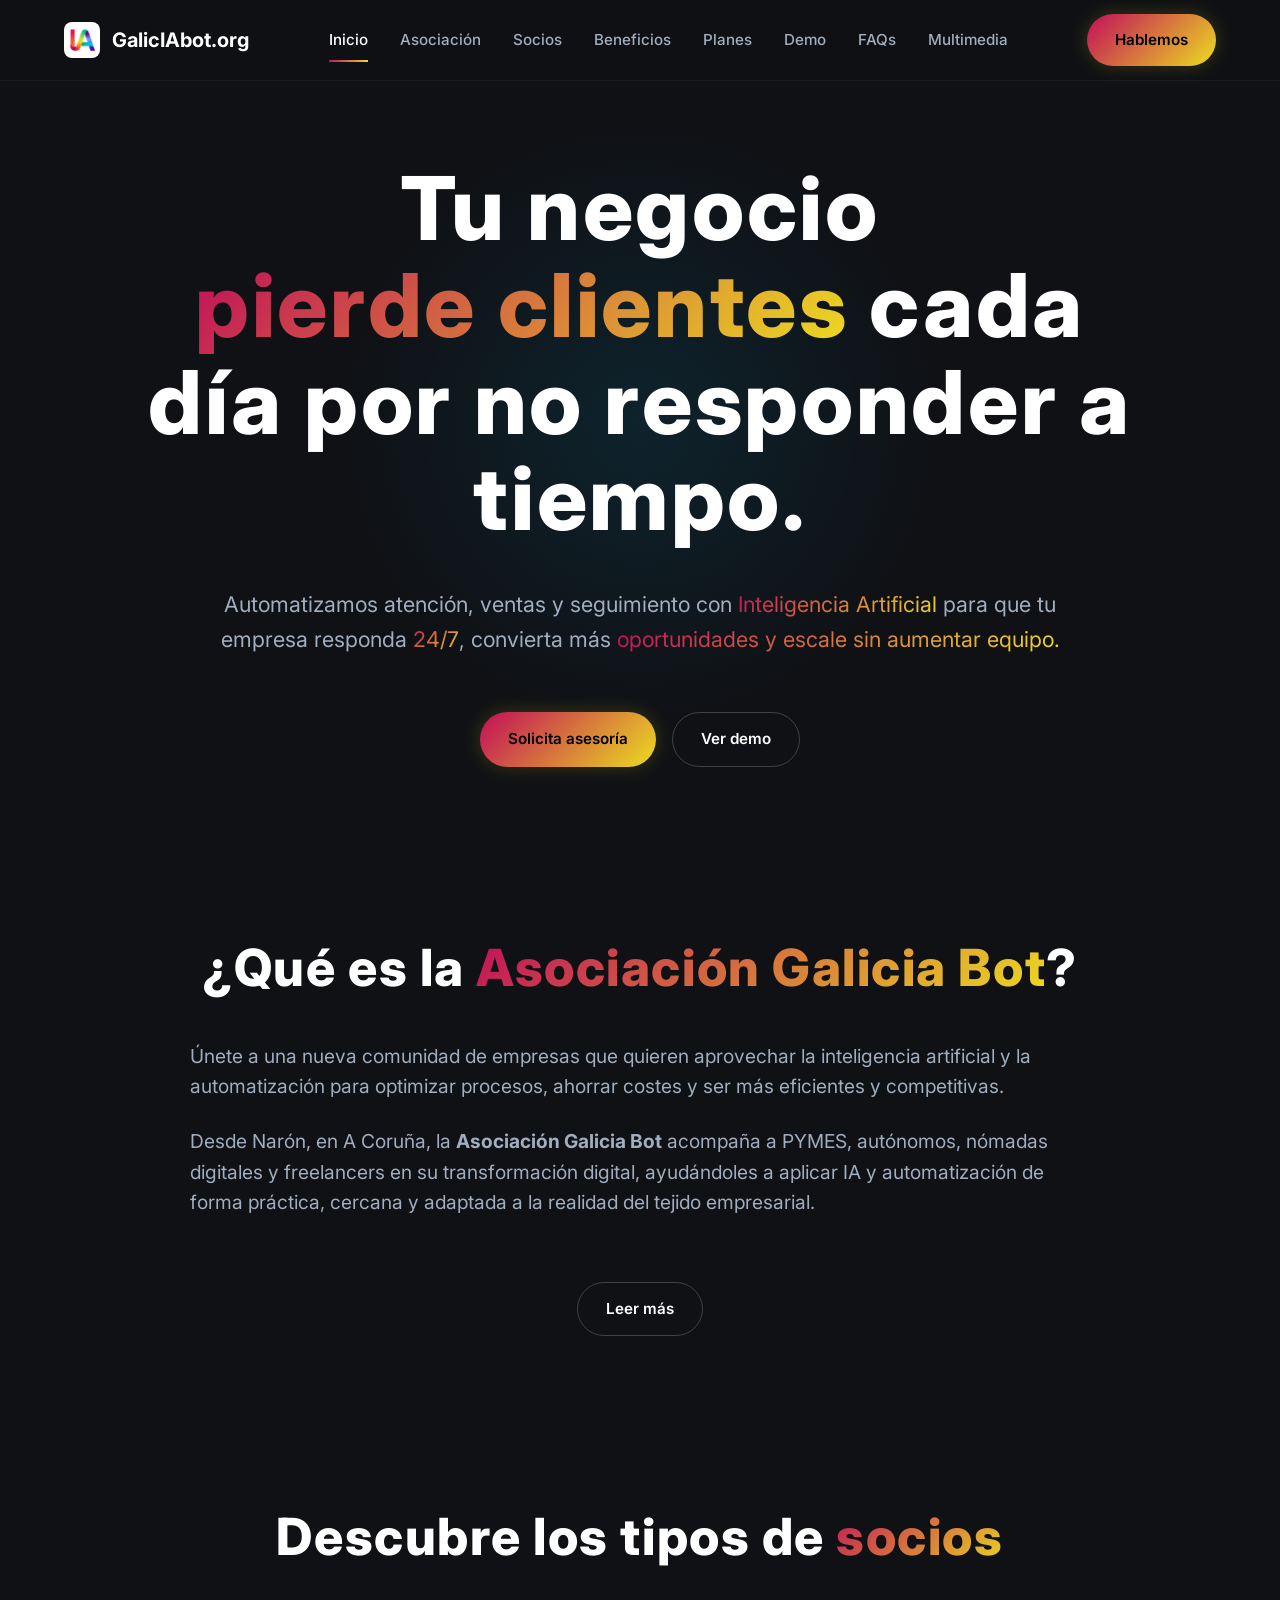
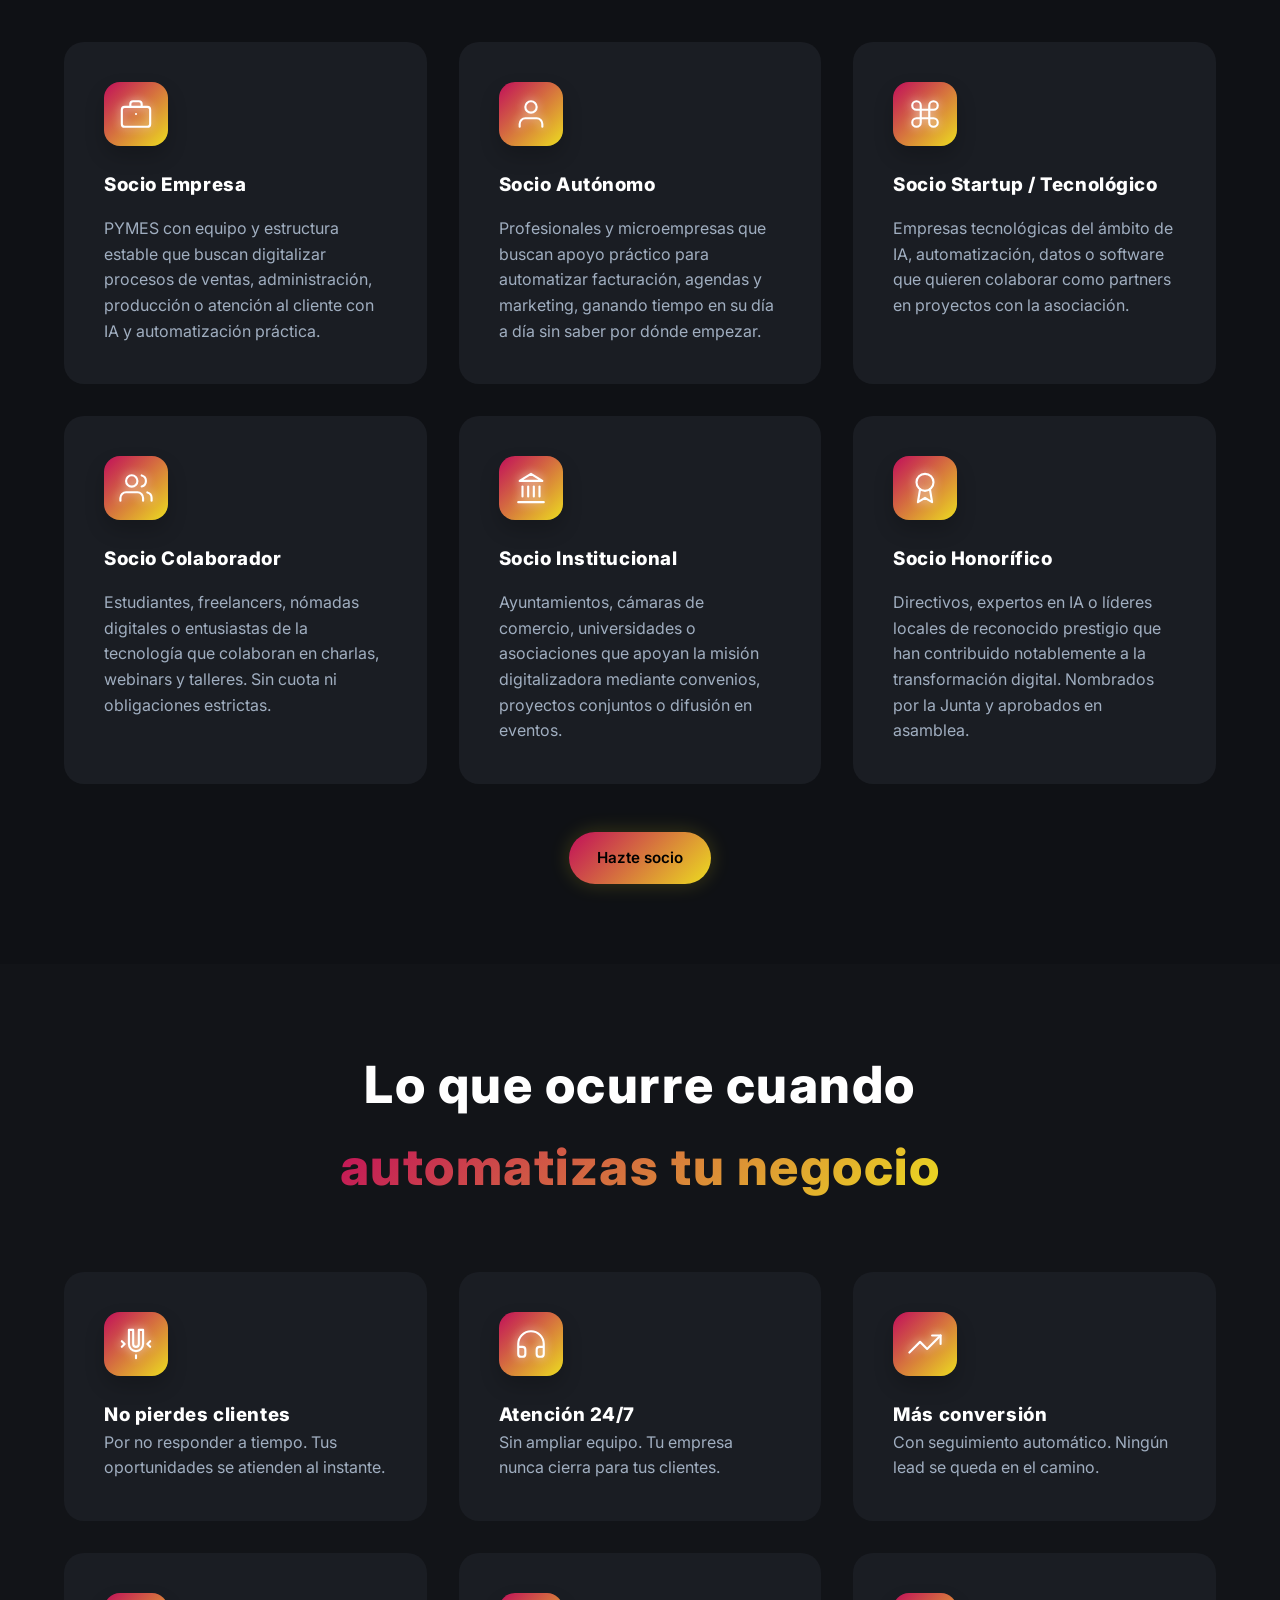
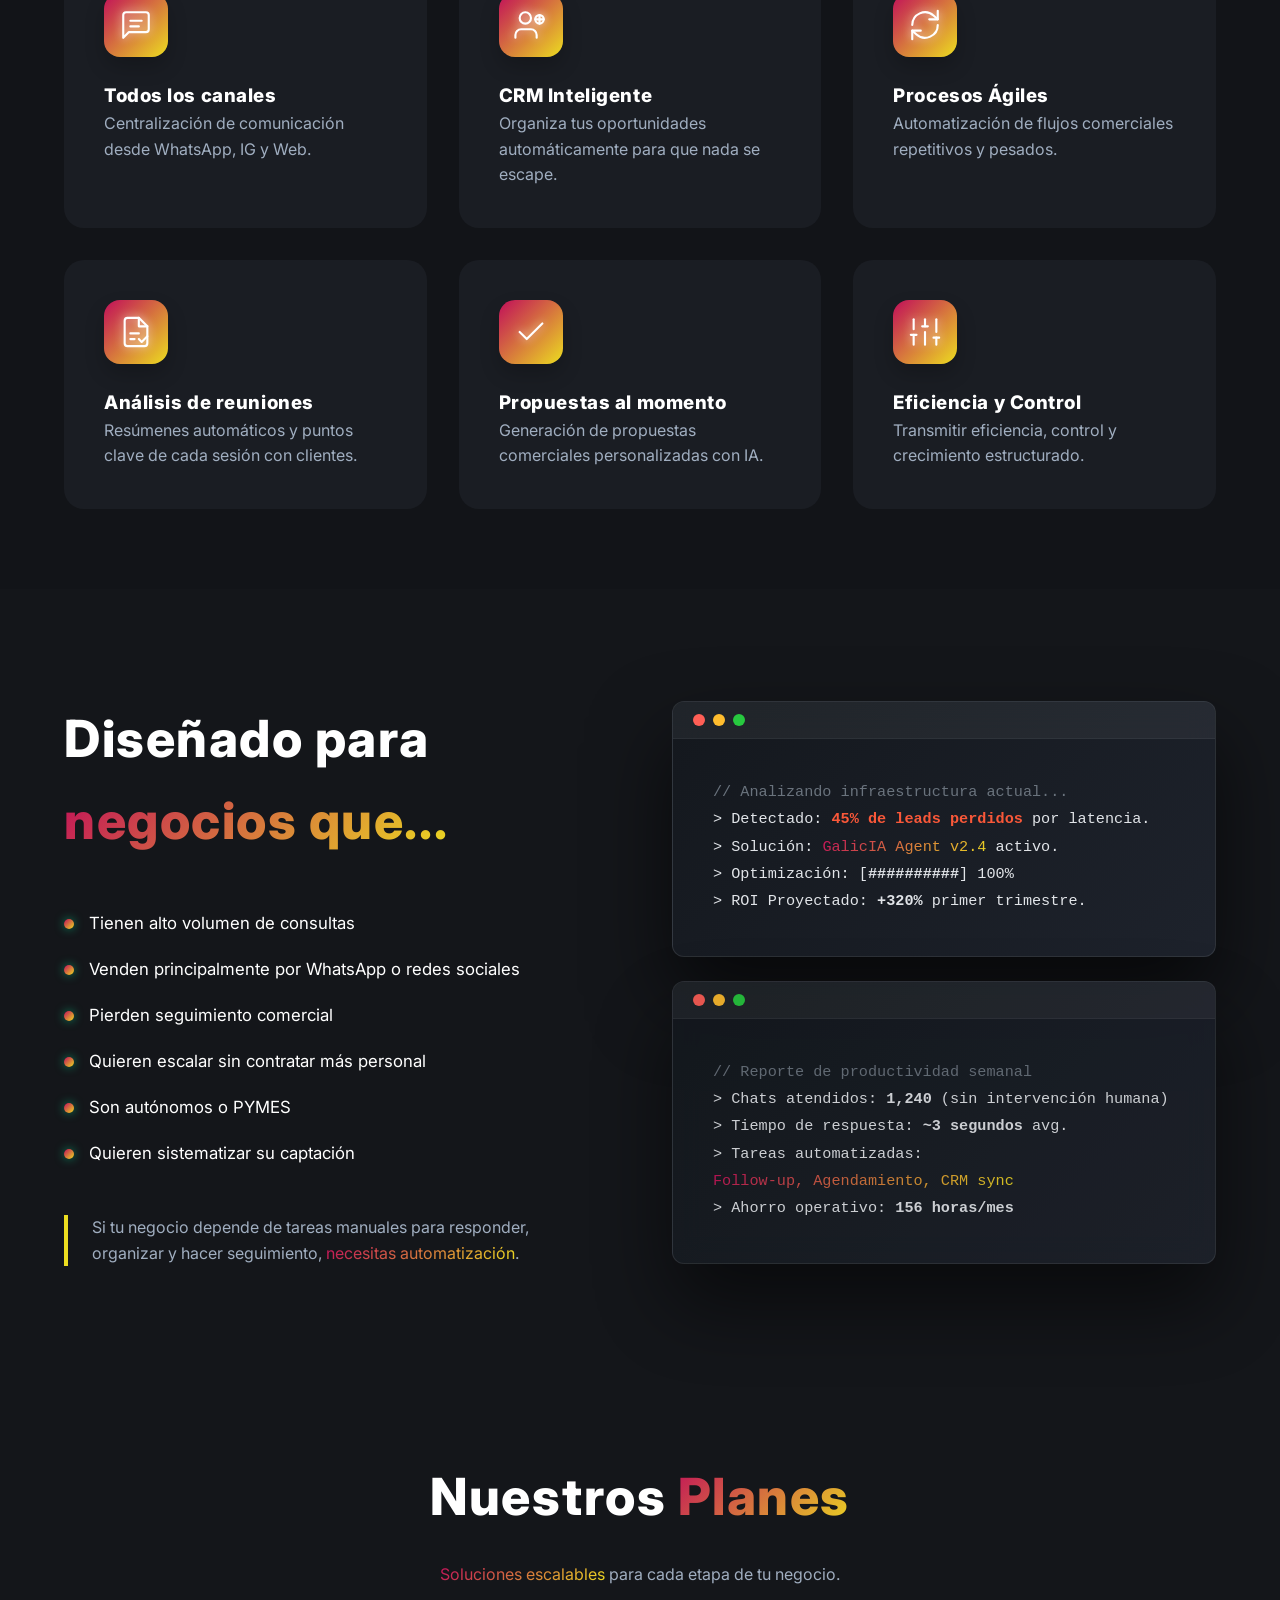
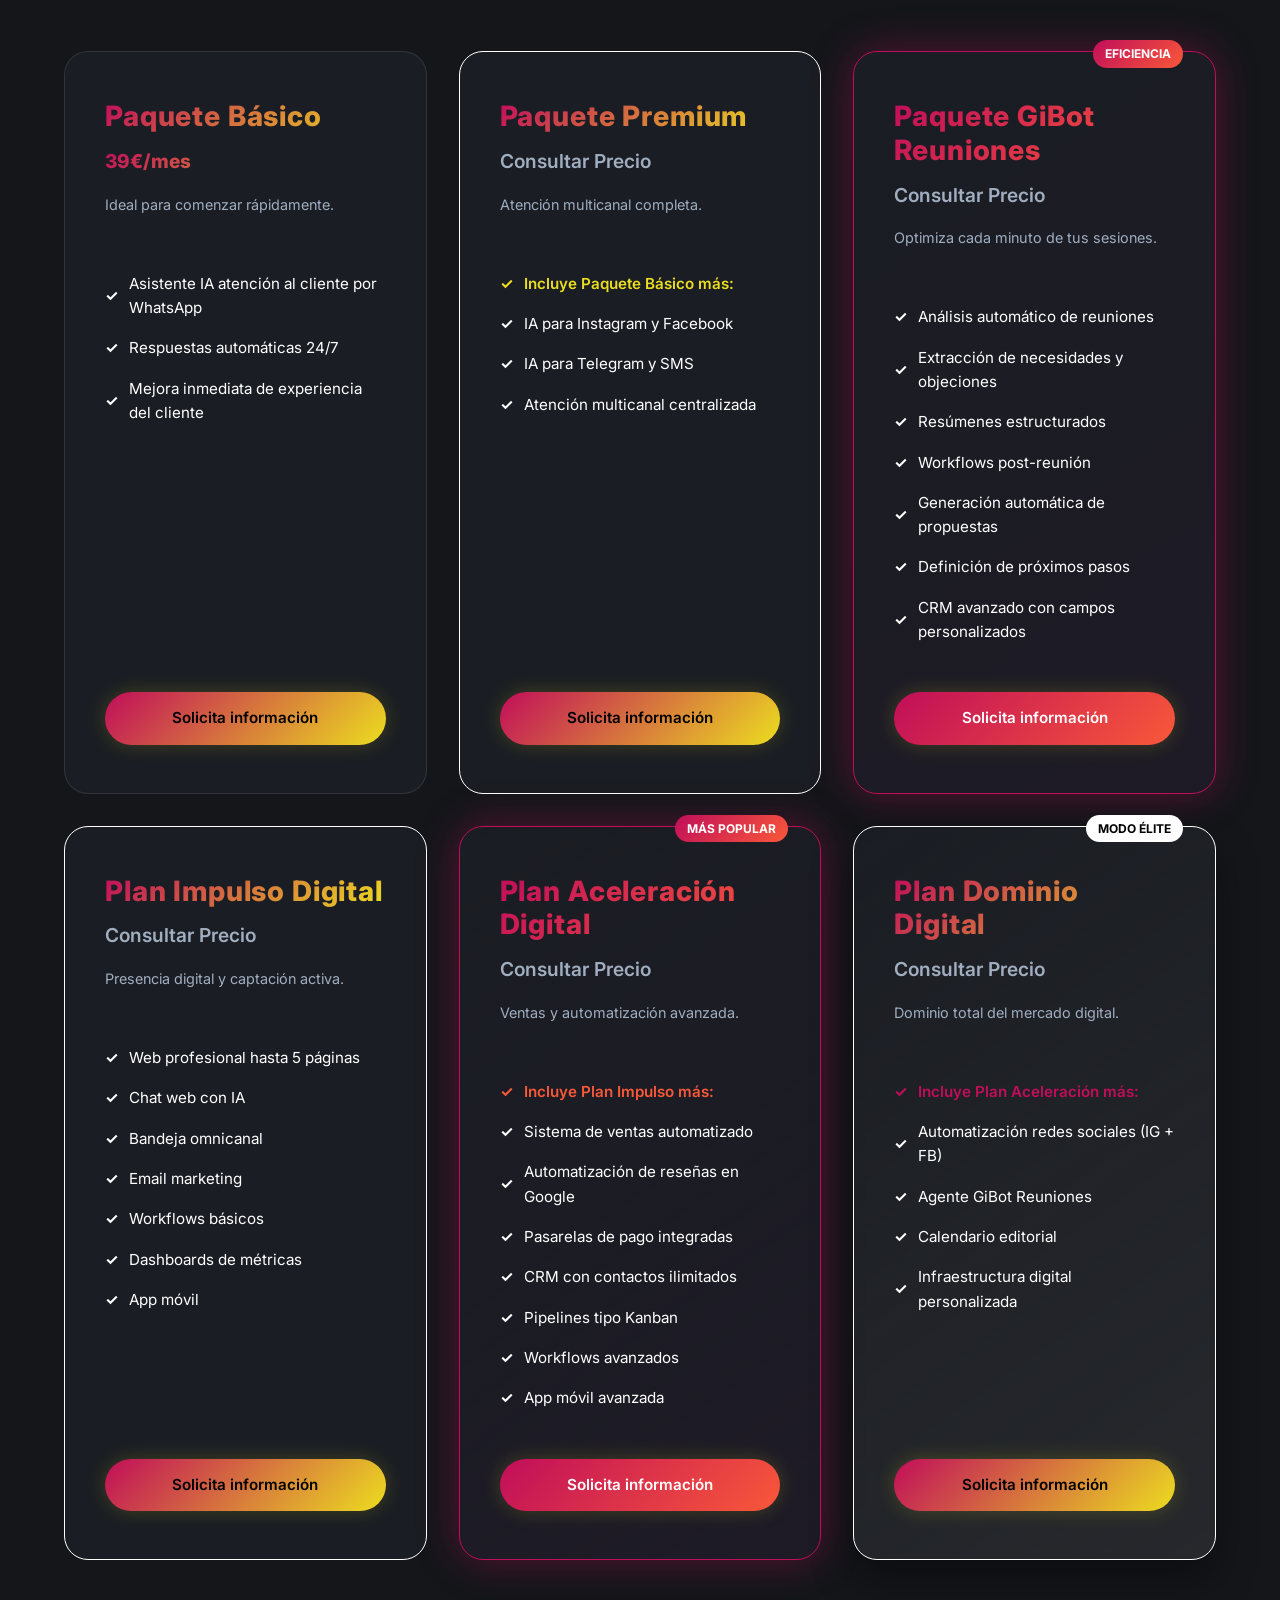
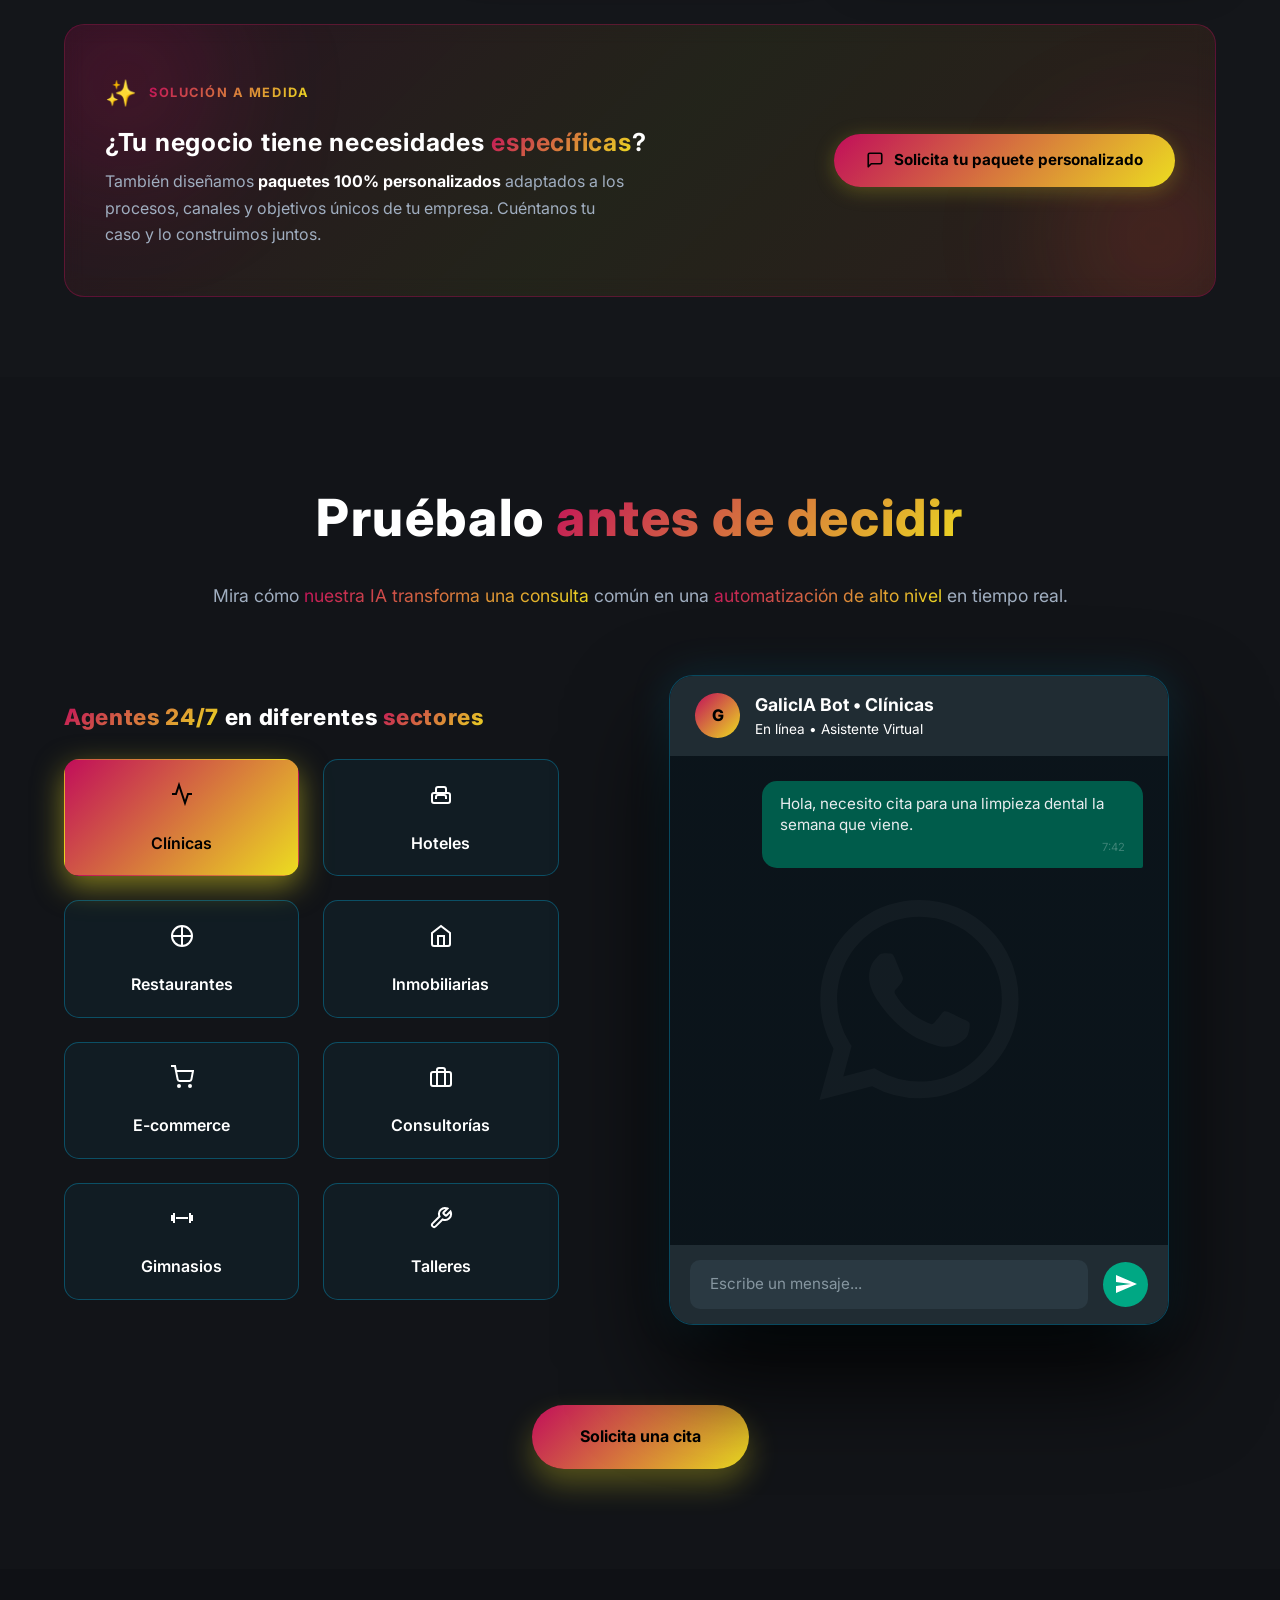
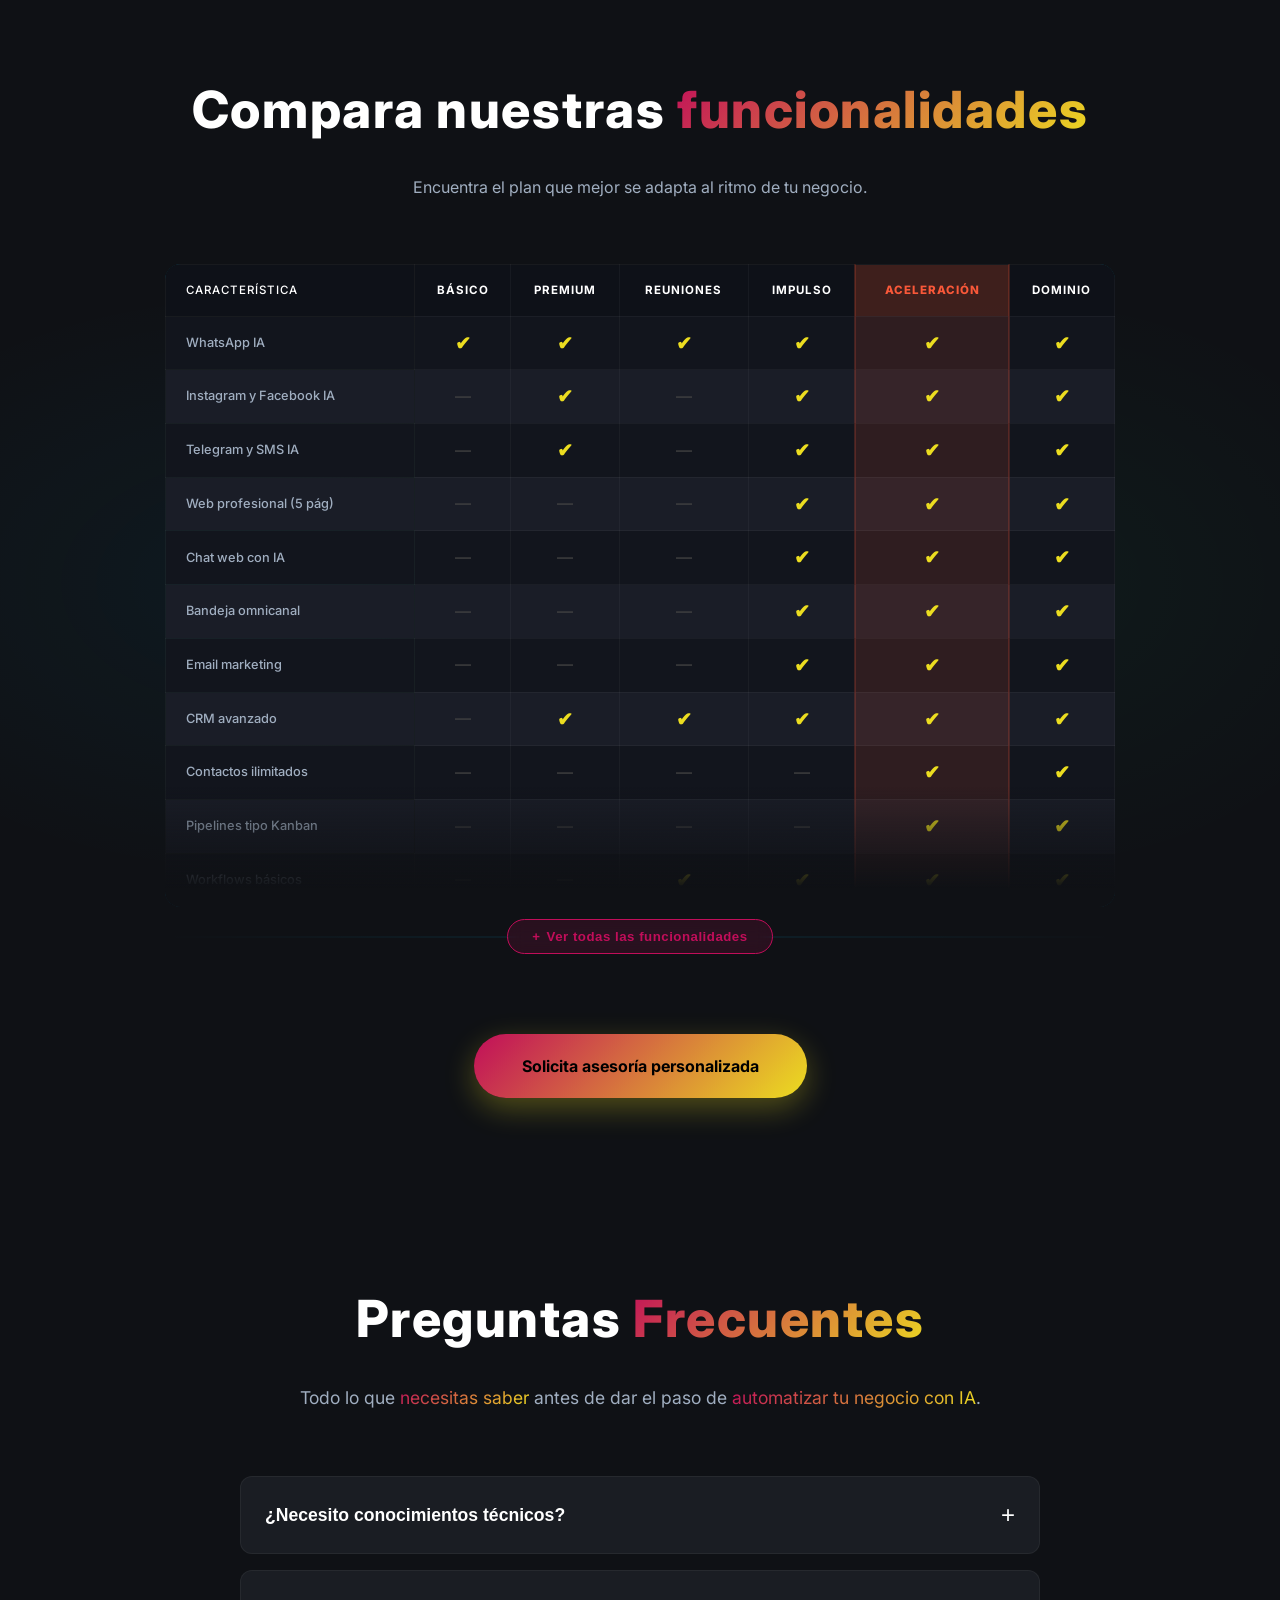
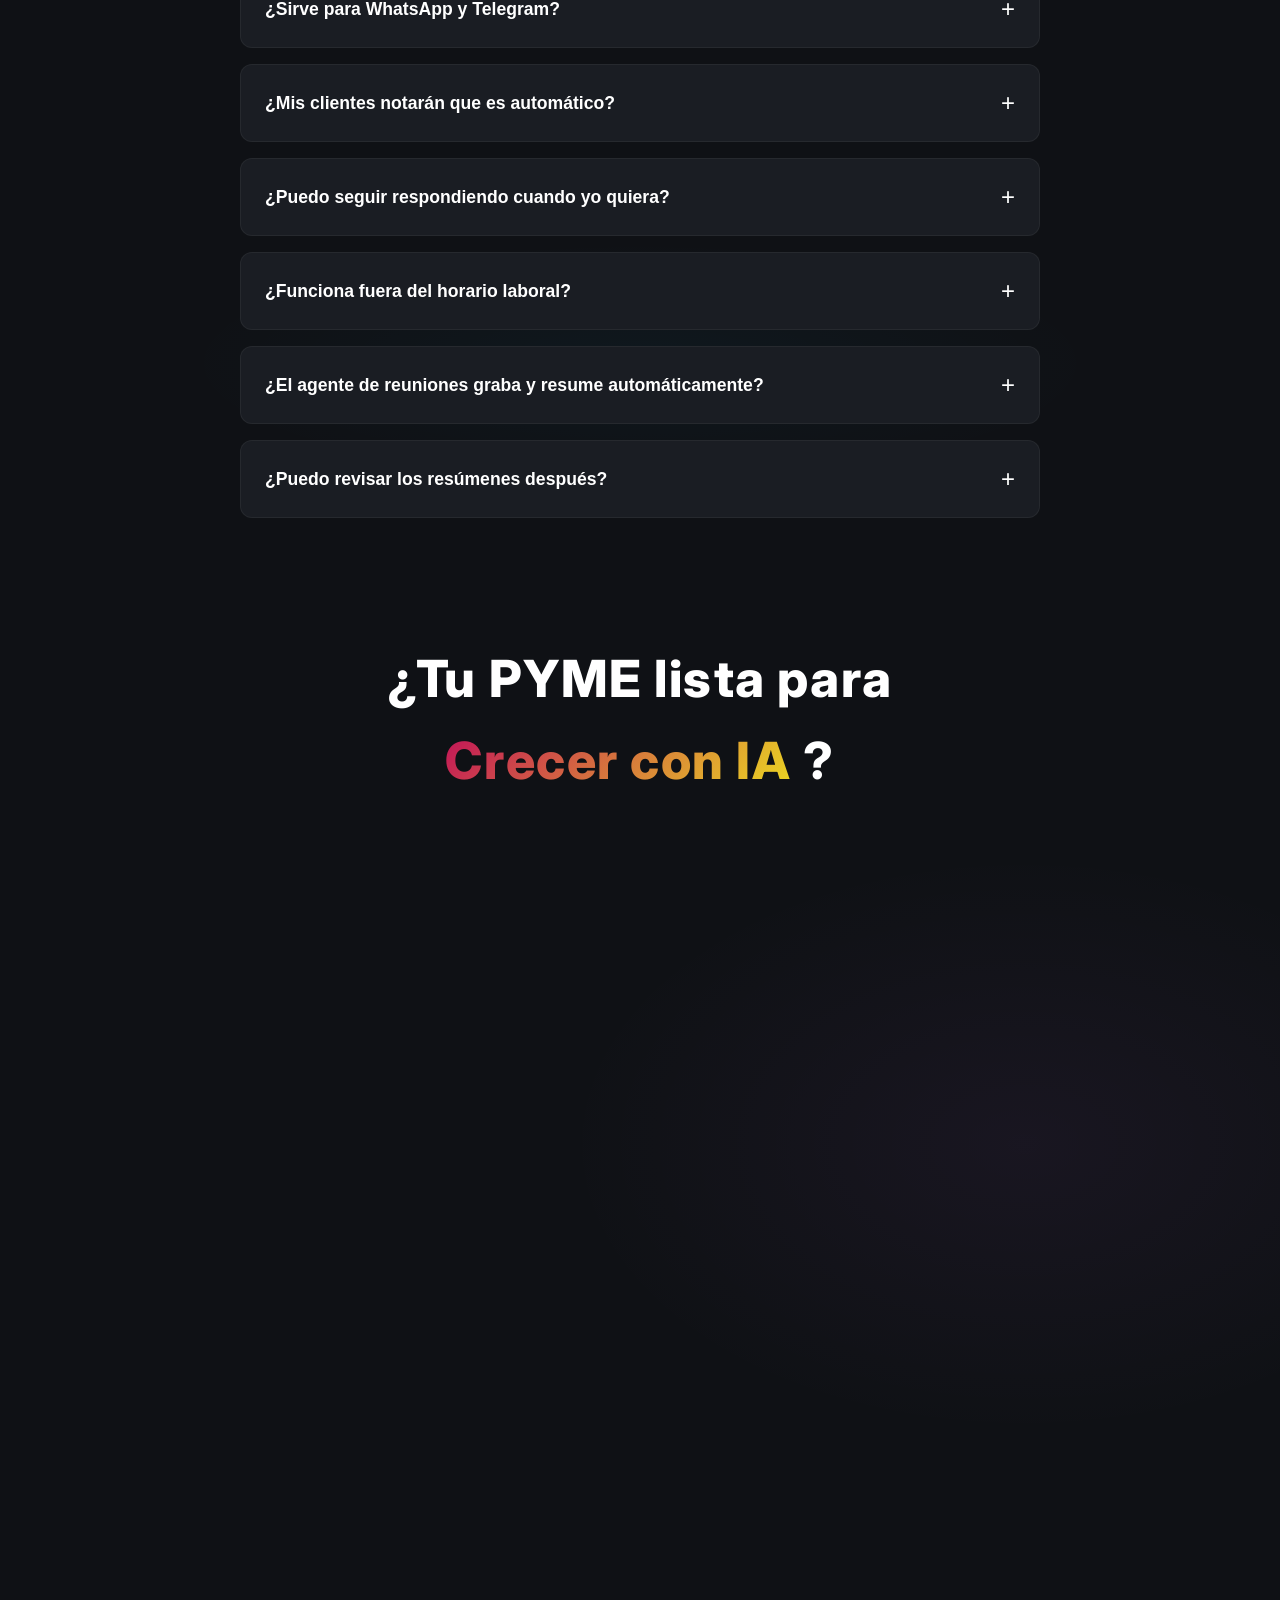
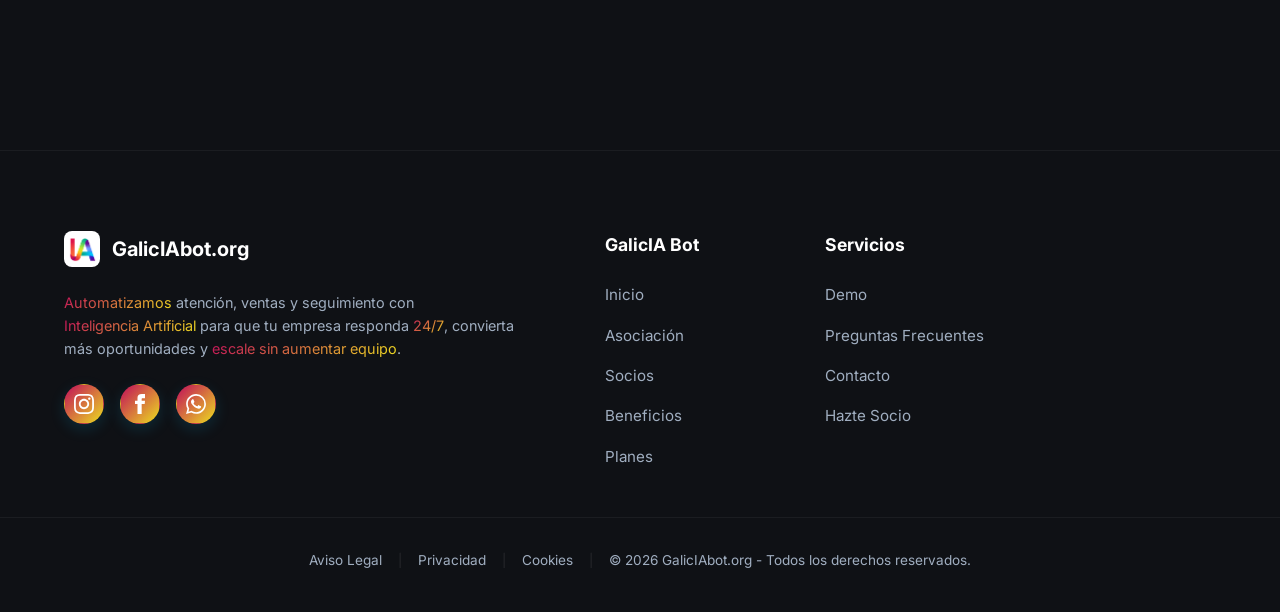
==== commit 95a2f7a0: "UPDATE AVISO LEGAL" ====
--- a/index.html
+++ b/index.html
@@ -1440,11 +1440,11 @@
         <!-- Bottom Section -->
         <div class="footer-bottom">
             <div class="footer-legal-inline">
-                <a href="#" id="avisoLegalBtn">Aviso Legal</a>
+                <a href="aviso-legal.html">Aviso Legal</a>
                 <span class="separator">|</span>
-                <a href="#" id="privacidadBtn">Privacidad</a>
+                <a href="politica-privacidad.html">Privacidad</a>
                 <span class="separator">|</span>
-                <a href="#" id="cookiesBtn">Cookies</a>
+                <a href="cookies.html">Cookies</a>
                 <span class="separator">|</span>
                 <span>&copy; 2026 GalicIAbot.org - Todos los derechos reservados.</span>
             </div>
@@ -1459,363 +1459,7 @@
         data-resources-url="https://beta.leadconnectorhq.com/chat-widget/loader.js"
         data-widget-id="69a6f92fa27e8c9ca73700ef">
         </script>
-    <!-- Modal Aviso Legal -->
-    <div id="avisoLegalModal" class="modal">
-        <div class="modal-content">
-            <span class="close-modal">&times;</span>
-            <h2 class="gradient-text">Aviso Legal</h2>
-
-            <h3>Datos identificativos</h3>
-            <p>En cumplimiento de lo dispuesto en la Ley 34/2002, de Servicios de la Sociedad de la Información y
-                Comercio Electrónico (LSSI-CE), se informa que el presente sitio web es titularidad de:</p>
-            <ul>
-                <li><strong>Titular:</strong> GalicIA Bot</li>
-                <li><strong>Razón social:</strong> ASOCIACIÓN GALICIA BOT</li>
-                <li><strong>NIF/CIF:</strong> G-24898082</li>
-                <li><strong>Domicilio social:</strong> Rúa Ortega y Gasset, 33, 1º. C.P. 15570 (A Coruña)</li>
-                <li><strong>Correo electrónico:</strong> info@galiciabot.org</li>
-                <li><strong>Teléfono:</strong> +34 602 066 187 | +34 672 501 259</li>
-                <li><strong>Dominio web:</strong> www.galiciabot.org</li>
-                <li><strong> Esta página web y su página oficial de Facebook "Asociación Galicia BOT"
-                        pertenecen a ASOCIACIÓN GALICIA BOT. </strong></li>
-            </ul>
-            <p>En adelante, el "Titular".</p>
-
-            <h3>Objeto</h3>
-            <p>El presente Aviso Legal regula el acceso, navegación y uso del sitio web titularidad de GalicIA Bot.<br>
-                El acceso al sitio web atribuye la condición de usuario e implica la aceptación plena y sin reservas de
-                todas las disposiciones incluidas en este Aviso Legal.<br>
-                El Titular se reserva el derecho de modificar en cualquier momento y sin previo aviso la presentación,
-                configuración y contenidos del sitio web, así como las condiciones requeridas para su acceso y
-                utilización.</p>
-
-            <h3>Condiciones de uso</h3>
-            <p>El usuario se compromete a utilizar el sitio web de conformidad con la ley, la buena fe, el orden público
-                y el presente Aviso Legal.<br>
-                El usuario responderá frente al Titular o frente a terceros por cualesquiera daños y perjuicios que
-                pudieran causarse como consecuencia del incumplimiento de dicha obligación.<br>
-                Queda expresamente prohibido:</p>
-            <ul>
-                <li>Realizar un uso ilícito o fraudulento del sitio web.</li>
-                <li>Introducir virus informáticos o realizar actuaciones susceptibles de alterar, dañar o interrumpir
-                    los sistemas informáticos del Titular.</li>
-                <li>Intentar acceder a áreas restringidas del sitio web sin autorización.</li>
-                <li>Reproducir, copiar, distribuir o modificar los contenidos sin autorización expresa del Titular.</li>
-            </ul>
-
-            <h3>Propiedad intelectual e industrial</h3>
-            <p>Todos los contenidos del sitio web, incluyendo a título enunciativo pero no limitativo:</p>
-            <ul>
-                <li>Textos</li>
-                <li>Diseño gráfico</li>
-                <li>Logotipos</li>
-                <li>Iconos</li>
-                <li>Imágenes</li>
-                <li>Software</li>
-                <li>Código fuente</li>
-                <li>Marca y nombre comercial</li>
-            </ul>
-            <p>son titularidad de GalicIA Bot o de terceros que han autorizado su uso, y están protegidos por la
-                normativa de propiedad intelectual e industrial.<br>
-                Queda prohibida la reproducción, distribución o transformación total o parcial de los contenidos sin
-                autorización expresa del Titular.</p>
-
-            <h3>Responsabilidad</h3>
-            <p>El Titular no garantiza la inexistencia de errores en el acceso al sitio web ni en su contenido, aunque
-                adoptará las medidas necesarias para evitarlos y, en su caso, corregirlos.<br>
-                El Titular no será responsable de:</p>
-            <ul>
-                <li>Daños derivados del uso indebido del sitio web.</li>
-                <li>Interrupciones del servicio por causas técnicas.</li>
-                <li>Errores u omisiones en los contenidos.</li>
-                <li>Contenidos enlazados desde terceros.</li>
-            </ul>
-            <p>El usuario es el único responsable del uso que realice del sitio web.</p>
-
-            <h3>Enlaces externos</h3>
-            <p>En caso de que el sitio web contenga enlaces a otros sitios de Internet, el Titular no ejercerá ningún
-                tipo de control sobre dichos sitios ni sus contenidos.<br>
-                En ningún caso el Titular asumirá responsabilidad alguna por los contenidos de enlaces pertenecientes a
-                sitios web de terceros.</p>
-
-            <h3>Protección de datos</h3>
-            <p>El tratamiento de los datos personales se rige por lo dispuesto en la Política de Privacidad, disponible
-                en el correspondiente apartado del sitio web.</p>
-
-            <h3>Uso de cookies</h3>
-            <p>El sitio web utiliza cookies conforme a lo dispuesto en la Política de Cookies, disponible en el apartado
-                correspondiente.</p>
-
-            <h3>Legislación aplicable y jurisdicción</h3>
-            <p>El presente Aviso Legal se rige por la legislación española.<br>
-                Para la resolución de cualquier conflicto que pudiera derivarse del acceso o uso del sitio web, las
-                partes se someten a los juzgados y tribunales del domicilio del Titular, salvo que la normativa de
-                protección de consumidores establezca otro fuero imperativo.</p>
-        </div>
-    </div>
-    <script>
-        // Modal functionality for Aviso Legal
-        const modal = document.getElementById("avisoLegalModal");
-        const btn = document.getElementById("avisoLegalBtn");
-        const span = document.getElementsByClassName("close-modal")[0];
-
-        btn.onclick = function (e) {
-            e.preventDefault();
-            modal.style.display = "block";
-            document.body.style.overflow = "hidden"; // Prevent scrolling behind modal
-        }
-
-        span.onclick = function () {
-            modal.style.display = "none";
-            document.body.style.overflow = "auto";
-        }
-
-        window.onclick = function (event) {
-            if (event.target == modal) {
-                modal.style.display = "none";
-                document.body.style.overflow = "auto";
-            }
-        }
-    </script>
-
-    <!-- Modal Privacidad -->
-    <div id="privacidadModal" class="modal">
-        <div class="modal-content">
-            <span class="close-modal-privacidad close-modal">&times;</span>
-            <h2 class="gradient-text">POLÍTICA DE PRIVACIDAD</h2>
-
-            <h3>1. Identificación del responsable</h3>
-            <p>En cumplimiento del Reglamento (UE) 2016/679, General de Protección de Datos (RGPD), y la Ley Orgánica
-                3/2018, de Protección de Datos Personales y garantía de los derechos digitales, se informa de que los
-                datos personales recabados a través del presente sitio web serán tratados por:</p>
-            <ul>
-                <li><strong>Titular:</strong> GalicIA Bot</li>
-                <li><strong>Razón social:</strong> ASOCIACIÓN GALICIA BOT</li>
-                <li><strong>NIF/CIF:</strong> G-24898082</li>
-                <li><strong>Domicilio social:</strong> Rúa Ortega y Gasset, 33, 1º. C.P. 15572 (A Coruña)</li>
-                <li><strong>Correo electrónico de contacto:</strong> info@galiciabot.org</li>
-                <li><strong>Teléfono:</strong> +34 602 066 187 | +34 672 501 259</li>
-                <li><strong>Inscrita en el Rexistro de Asociacións da Xunta de Galicia con el nº:</strong> 2025/27949-1
-                </li>
-                <li><strong>Actividad:</strong>Servicios de consultoría y desarrollo de soluciones con
-                    Inteligencia Artificial para PYMES.</li>
-            </ul>
-            <p>En adelante, el "Responsable".</p>
-
-            <h3>2. Finalidad del tratamiento</h3>
-            <p>Los datos personales que el usuario facilite serán tratados con las siguientes finalidades:</p>
-            <ul>
-                <li>Atender solicitudes de información realizadas a través de formularios de contacto.</li>
-                <li>Gestionar la solicitud de demostraciones, reuniones o presupuestos.</li>
-                <li>Enviar comunicaciones comerciales relacionadas con los servicios ofrecidos, cuando exista
-                    consentimiento.</li>
-                <li>Gestionar la relación contractual en caso de contratación de servicios.</li>
-                <li>Cumplir obligaciones legales, fiscales y contables.</li>
-                <li>Mejorar la experiencia de navegación y analizar el uso del sitio web.</li>
-            </ul>
-            <p>No se adoptarán decisiones automatizadas con efectos jurídicos para el usuario.</p>
-
-            <h3>3. Base jurídica del tratamiento</h3>
-            <p>El tratamiento de los datos personales se fundamenta en:</p>
-            <ul>
-                <li>El consentimiento del interesado.</li>
-                <li>La aplicación de medidas precontractuales a solicitud del interesado.</li>
-                <li>La ejecución de un contrato.</li>
-                <li>El cumplimiento de obligaciones legales.</li>
-                <li>El interés legítimo del Responsable para el seguimiento comercial y mejora de los servicios.</li>
-            </ul>
-            <p>El usuario podrá retirar su consentimiento en cualquier momento.</p>
-
-            <h3>4. Categorías de datos tratados</h3>
-            <p>Se podrán tratar las siguientes categorías de datos:</p>
-            <ul>
-                <li>Datos identificativos: nombre, apellidos, correo electrónico, teléfono.</li>
-                <li>Datos profesionales: empresa, cargo, sector.</li>
-                <li>Datos comerciales: información relacionada con necesidades o intereses.</li>
-                <li>Datos técnicos: dirección IP, datos de navegación y cookies.</li>
-            </ul>
-            <p>No se solicitan categorías especiales de datos. En caso de que el usuario facilite voluntariamente datos
-                sensibles, estos serán eliminados si no resultan necesarios.</p>
-
-            <h3>5. Conservación de los datos</h3>
-            <p>Los datos se conservarán:</p>
-            <ul>
-                <li>Mientras se mantenga la relación comercial.</li>
-                <li>Mientras no se solicite su supresión.</li>
-                <li>Durante los plazos legalmente exigidos para cumplir obligaciones legales.</li>
-            </ul>
-            <p>Finalizados dichos plazos, los datos serán bloqueados y posteriormente eliminados.</p>
-
-            <h3>6. Destinatarios</h3>
-            <p>Los datos podrán ser comunicados a proveedores que prestan servicios necesarios para la actividad del
-                Responsable, tales como:</p>
-            <ul>
-                <li>Servicios de alojamiento web.</li>
-                <li>Plataformas CRM y automatización.</li>
-                <li>Herramientas de email marketing.</li>
-                <li>Servicios de mensajería empresarial.</li>
-                <li>Asesoría fiscal y contable.</li>
-            </ul>
-            <p>Todos los proveedores actúan como encargados del tratamiento y han suscrito los correspondientes
-                contratos conforme al artículo 28 del RGPD.</p>
-
-            <h3>7. Transferencias internacionales</h3>
-            <p>En caso de utilizar herramientas tecnológicas ubicadas fuera del Espacio Económico Europeo, se
-                garantizará que dichas transferencias se realicen bajo mecanismos legales adecuados, tales como
-                decisiones de adecuación o cláusulas contractuales tipo aprobadas por la Comisión Europea.</p>
-
-            <h3>8. Derechos del usuario</h3>
-            <p>El usuario puede ejercer los siguientes derechos:</p>
-            <ul>
-                <li>Acceso</li>
-                <li>Rectificación</li>
-                <li>Supresión</li>
-                <li>Limitación del tratamiento</li>
-                <li>Oposición</li>
-                <li>Portabilidad</li>
-            </ul>
-            <p>Para ejercerlos, deberá enviar una solicitud a info@galiciabot.org, indicando el derecho que desea
-                ejercer y adjuntando copia de su documento de identidad.<br>
-                Asimismo, puede presentar reclamación ante la Agencia Española de Protección de Datos (www.aepd.es).</p>
-
-            <h3>9. Seguridad</h3>
-            <p>El Responsable aplica medidas técnicas y organizativas adecuadas para garantizar la seguridad,
-                confidencialidad e integridad de los datos personales.</p>
-
-            <h3>10. Modificaciones</h3>
-            <p>La presente Política de Privacidad podrá ser actualizada en cualquier momento para adaptarse a cambios
-                normativos o técnicos.</p>
-        </div>
-    </div>
-    <script>
-        // Modal functionality for Privacidad
-        const modalPrivacidad = document.getElementById("privacidadModal");
-        const btnPrivacidad = document.getElementById("privacidadBtn");
-        const spanPrivacidad = document.getElementsByClassName("close-modal-privacidad")[0];
-
-        btnPrivacidad.onclick = function (e) {
-            e.preventDefault();
-            modalPrivacidad.style.display = "block";
-            document.body.style.overflow = "hidden"; // Prevent scrolling behind modal
-        }
-
-        spanPrivacidad.onclick = function () {
-            modalPrivacidad.style.display = "none";
-            document.body.style.overflow = "auto";
-        }
-
-        window.onclick = function (event) {
-            if (event.target == modal) {
-                modal.style.display = "none";
-                document.body.style.overflow = "auto";
-            }
-            if (event.target == modalPrivacidad) {
-                modalPrivacidad.style.display = "none";
-                document.body.style.overflow = "auto";
-            }
-        }
-    </script>
-
-    <!-- Modal Cookies -->
-    <div id="cookiesModal" class="modal">
-        <div class="modal-content">
-            <span class="close-modal-cookies close-modal">&times;</span>
-            <h2 class="gradient-text">POLÍTICA DE COOKIES GALICIA BOT</h2>
-            <p>Página web de Asociación Galicia Bot</p>
-
-            <h3>1. ¿Qué son las cookies?</h3>
-            <p>Las cookies son pequeños archivos de texto que se descargan en el dispositivo del usuario al acceder a
-                determinadas páginas web. Permiten, entre otras cosas, que una página web funcione correctamente,
-                recordar preferencias del usuario o recopilar información estadística sobre el uso del sitio.</p>
-
-            <h3>2. Tipos de cookies que puede utilizar esta web</h3>
-            <p>La página web de Asociación Galicia Bot puede utilizar las siguientes categorías de cookies:</p>
-            <ul>
-                <li><strong>a) Cookies técnicas o necesarias:</strong> Son aquellas que permiten la navegación a través
-                    de la web y el uso de las diferentes opciones o servicios que en ella existen. Estas cookies son
-                    necesarias para el correcto funcionamiento del sitio y no requieren el consentimiento del usuario.
-                </li>
-                <li><strong>b) Cookies analíticas:</strong> Son aquellas que permiten realizar el seguimiento y análisis
-                    del comportamiento de los usuarios en la web, con el fin de mejorar su funcionamiento y contenidos.
-                    La información recogida es de carácter estadístico. El uso de este tipo de cookies requiere el
-                    consentimiento previo del usuario.</li>
-            </ul>
-
-            <h3>3. Cookies de terceros</h3>
-            <p>Esta web puede utilizar servicios de terceros que, por cuenta de Asociación Galicia Bot, recopilan
-                información con fines estadísticos o de funcionamiento del sitio. En particular, la web puede utilizar
-                herramientas de análisis web proporcionadas por terceros, como servicios de análisis de tráfico. Los
-                datos recopilados por estas cookies se gestionan conforme a las políticas de privacidad de dichos
-                terceros.</p>
-
-            <h3>4. Gestión y configuración de cookies</h3>
-            <p>Al acceder por primera vez a la página web de Asociación Galicia Bot, el usuario es informado sobre el
-                uso de cookies mediante un aviso o banner.</p>
-            <p>El usuario puede:</p>
-            <ul>
-                <li>Aceptar todas las cookies.</li>
-                <li>Rechazar las cookies no necesarias.</li>
-                <li>Configurar sus preferencias de cookies.</li>
-            </ul>
-            <p>Además, el usuario puede permitir, bloquear o eliminar las cookies instaladas en su dispositivo mediante
-                la configuración de las opciones del navegador utilizado. A continuación, se facilitan enlaces a la
-                información sobre cómo gestionar las cookies en los navegadores más habituales:</p>
-            <ul>
-                <li>Google Chrome</li>
-                <li>Mozilla Firefox</li>
-                <li>Microsoft Edge</li>
-                <li>Safari</li>
-            </ul>
-            <p>(La forma de hacerlo depende del navegador utilizado y de su versión.)</p>
-
-            <h3>5. Desactivación de cookies</h3>
-            <p>La desactivación de algunas cookies puede afectar al correcto funcionamiento de la web o a la
-                disponibilidad de determinados servicios.</p>
-
-            <h3>6. Cambios en la Política de Cookies</h3>
-            <p>La presente Política de Cookies podrá actualizarse en función de cambios normativos o técnicos. Se
-                recomienda al usuario revisar esta política de forma periódica para estar informado sobre el uso que se
-                realiza de las cookies.</p>
-
-            <h3>7. Más información</h3>
-            <p>Para más información sobre el tratamiento de datos personales, el usuario puede consultar la Política de
-                Privacidad de la página web de Asociación Galicia Bot.</p>
-        </div>
-    </div>
-
-    <script>
-        // Modal functionality for Cookies
-        const modalCookies = document.getElementById("cookiesModal");
-        const btnCookies = document.getElementById("cookiesBtn");
-        const spanCookies = document.getElementsByClassName("close-modal-cookies")[0];
-
-        btnCookies.onclick = function (e) {
-            e.preventDefault();
-            modalCookies.style.display = "block";
-            document.body.style.overflow = "hidden";
-        }
-
-        spanCookies.onclick = function () {
-            modalCookies.style.display = "none";
-            document.body.style.overflow = "auto";
-        }
-
-        // Global click handler for all modals
-        window.addEventListener('click', function (event) {
-            if (event.target == modal) {
-                modal.style.display = "none";
-                document.body.style.overflow = "auto";
-            }
-            if (event.target == modalPrivacidad) {
-                modalPrivacidad.style.display = "none";
-                document.body.style.overflow = "auto";
-            }
-            if (event.target == modalCookies) {
-                modalCookies.style.display = "none";
-                document.body.style.overflow = "auto";
-            }
-        });
-    </script>
+
 </body>
 
 </html>
